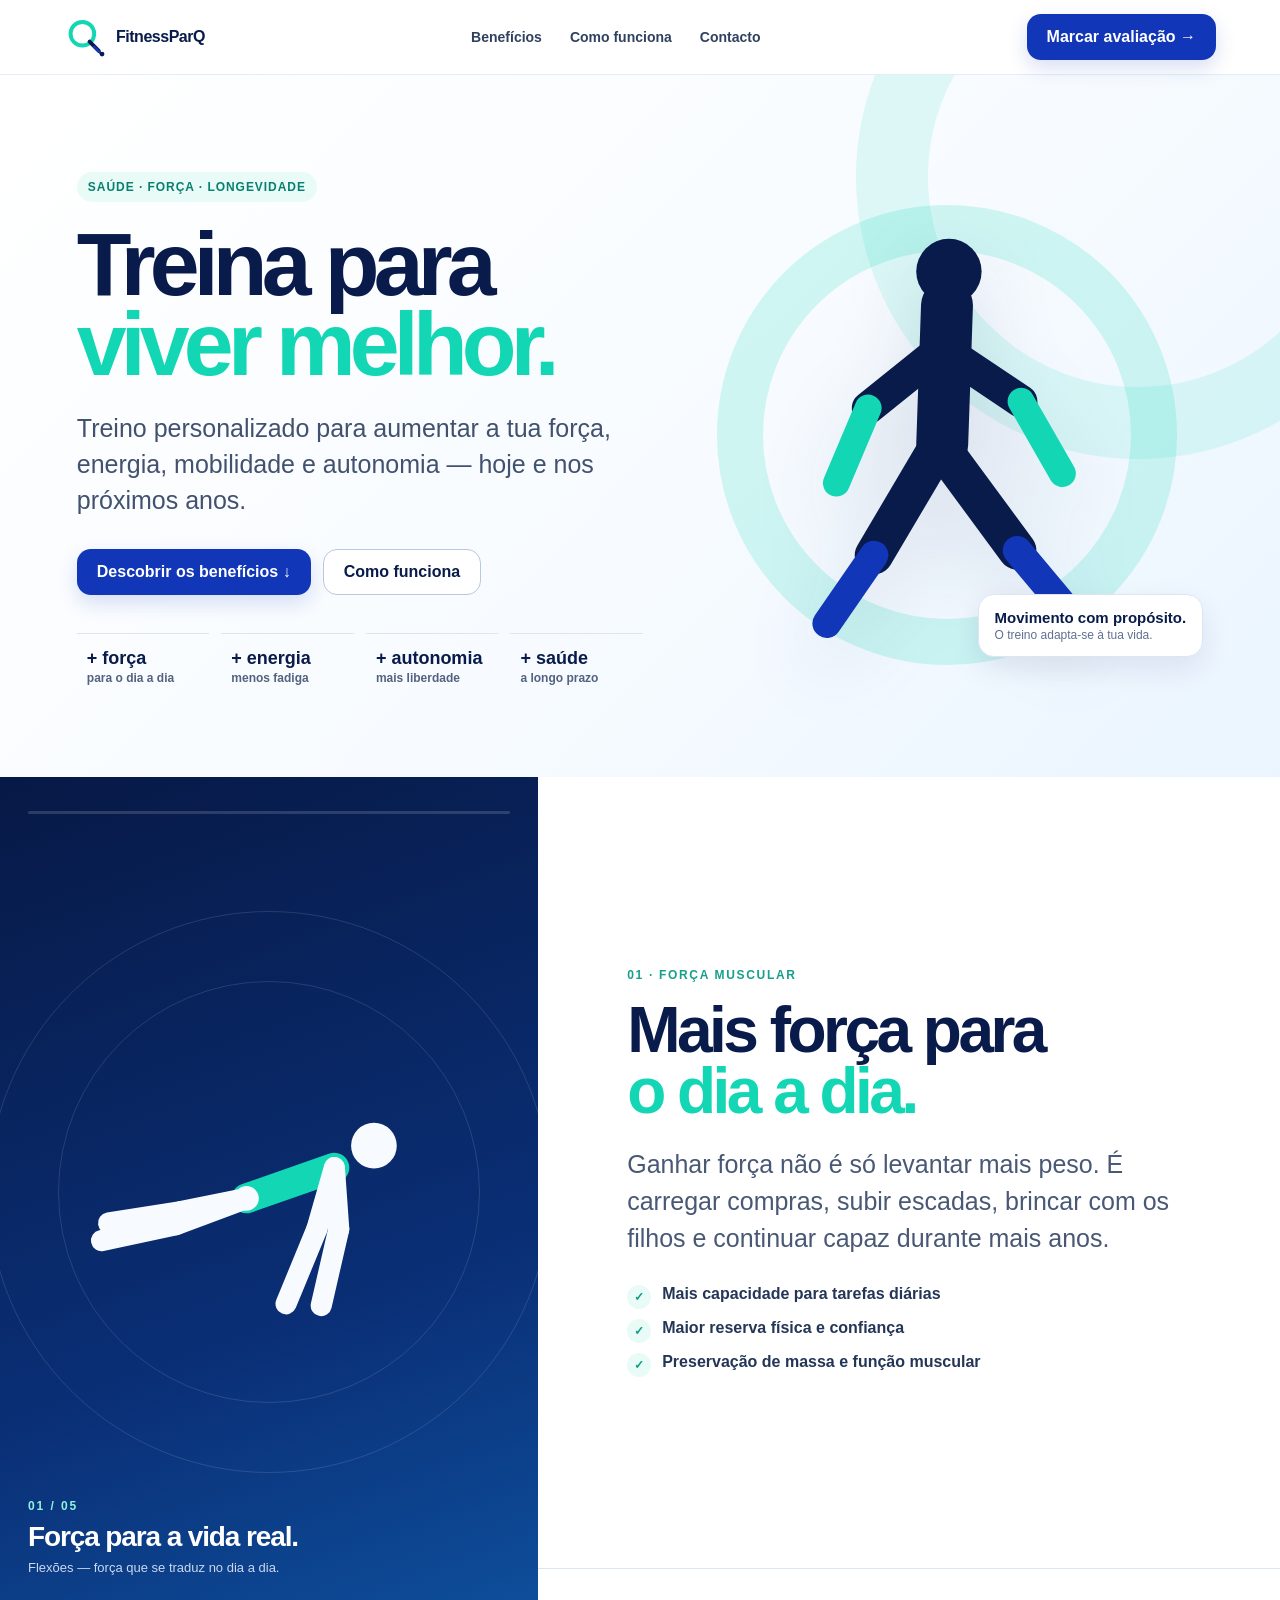
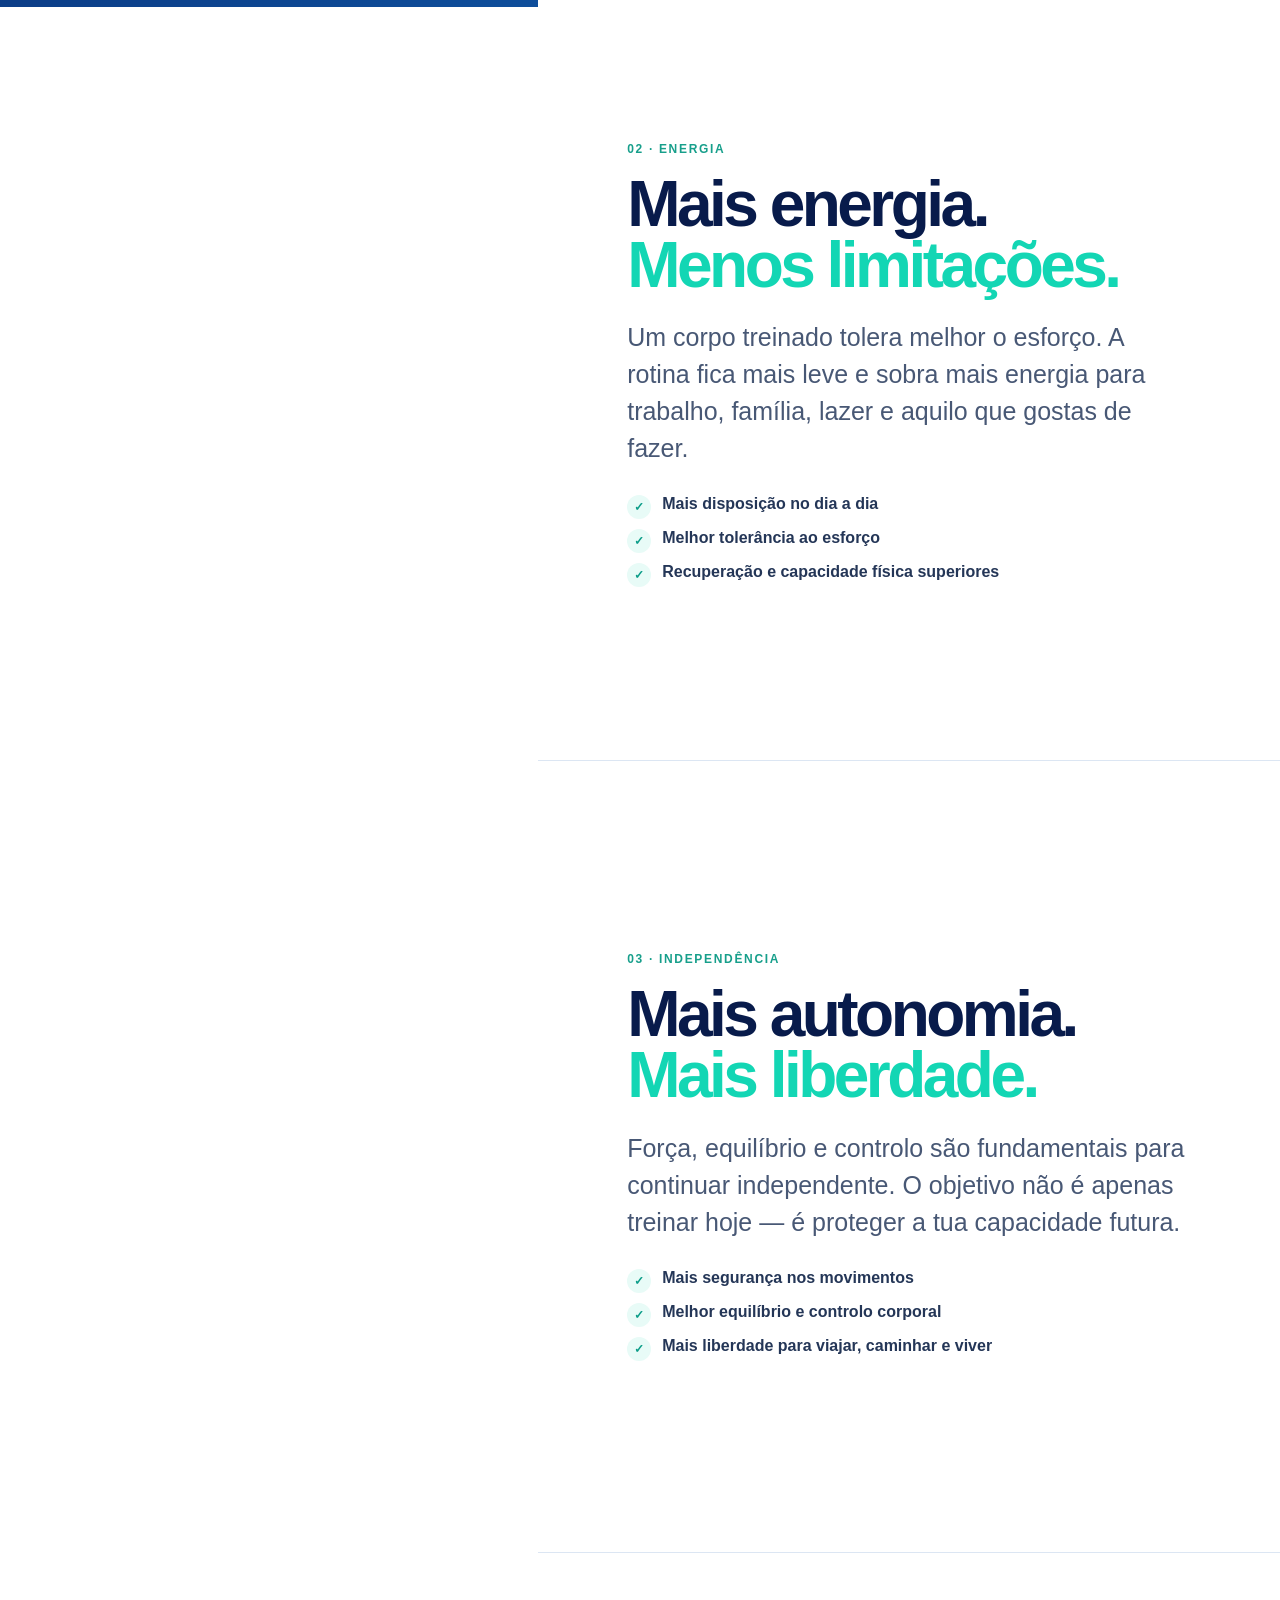
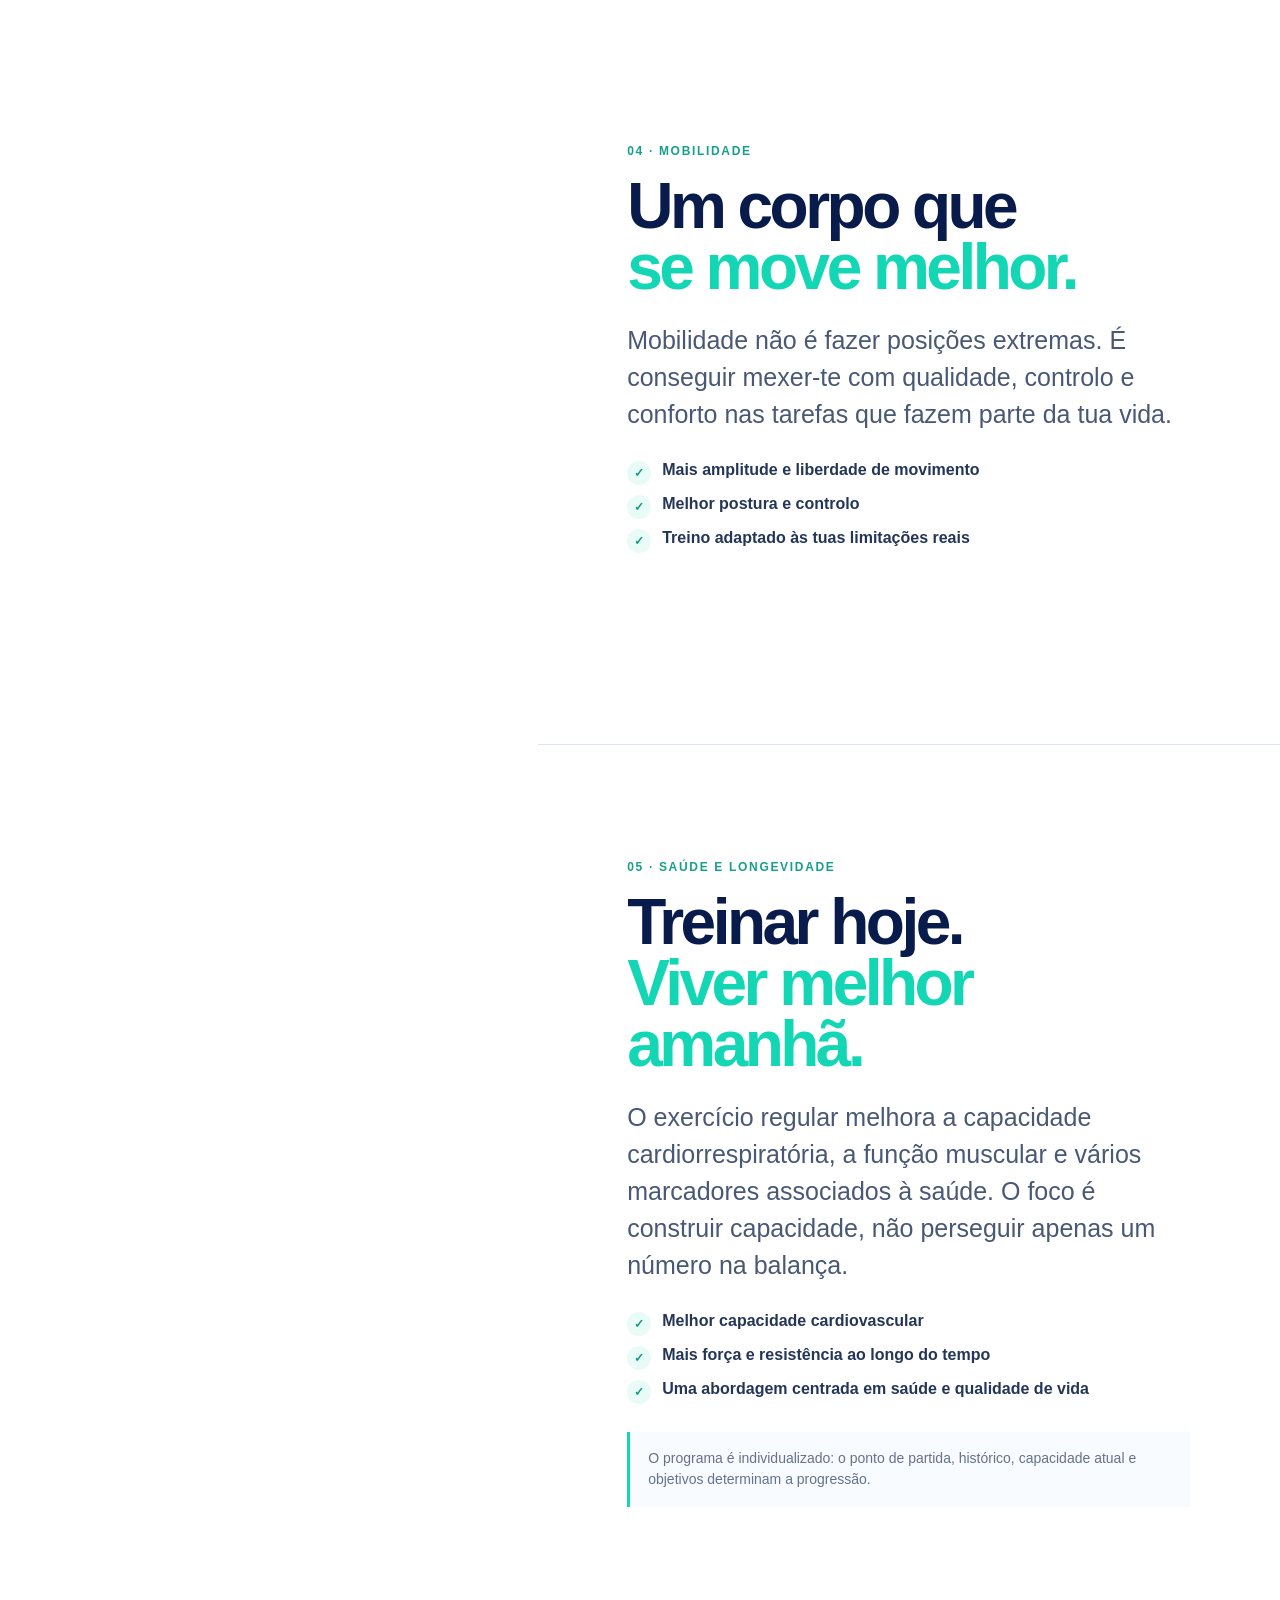
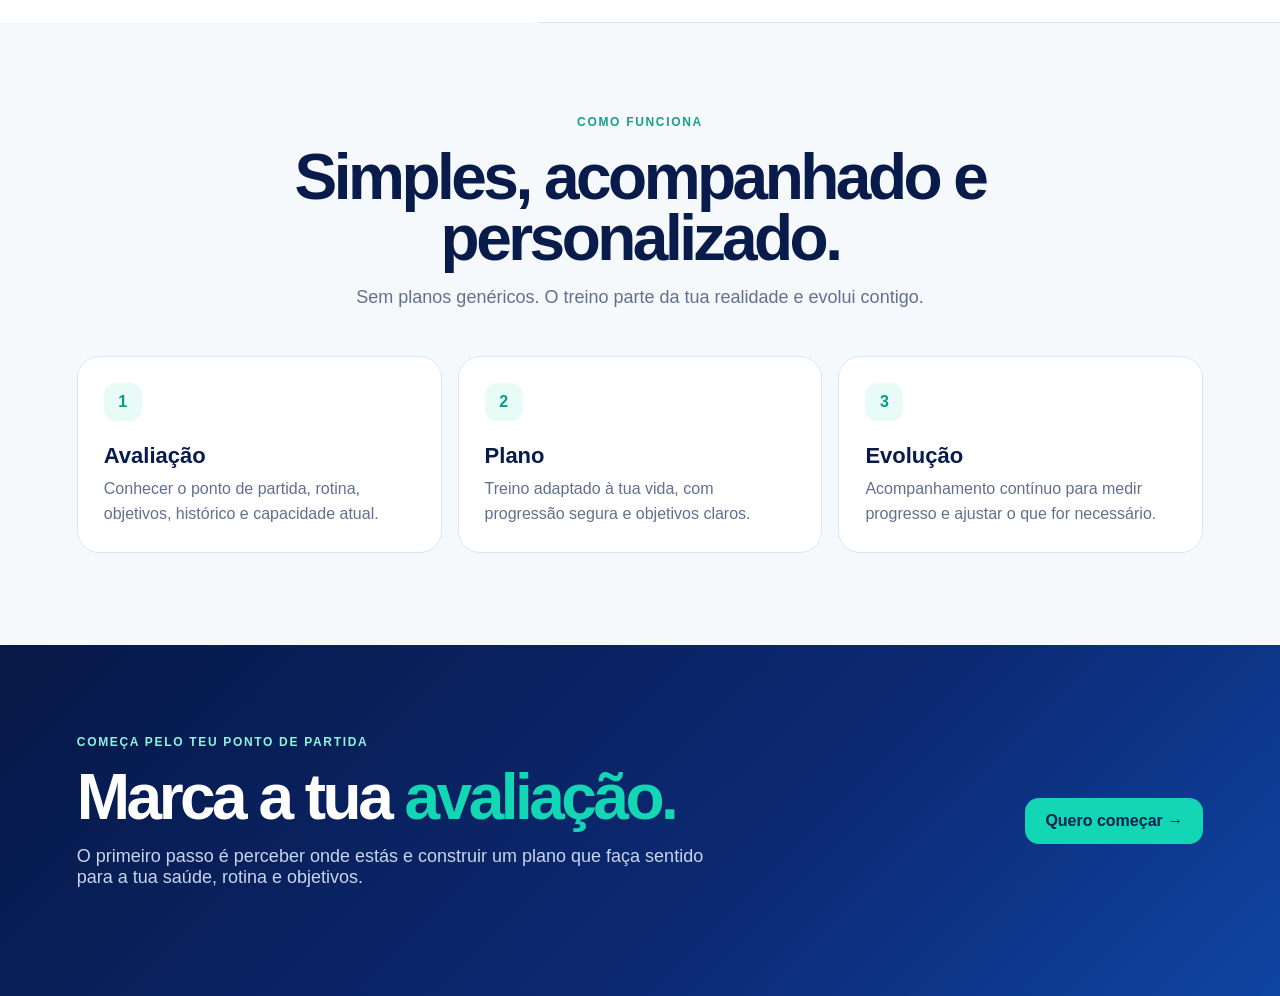
==== fitnessparq-demo/index.html @ e604ed14 "Create interactive FitnessParQ scroll landing demo" ====
<!doctype html>
<html lang="pt">
<head>
<meta charset="utf-8">
<meta name="viewport" content="width=device-width,initial-scale=1,viewport-fit=cover">
<meta name="theme-color" content="#081b4b">
<title>FitnessParQ · Treina para viver melhor</title>
<style>
:root{
  --navy:#081b4b;
  --blue:#1136b7;
  --cyan:#13d6b4;
  --cyan-soft:#e8fbf7;
  --ink:#0b1739;
  --muted:#61708f;
  --line:#dce6f3;
  --soft:#f6f9fc;
  --white:#fff;
}
*{box-sizing:border-box}
html{scroll-behavior:smooth}
body{margin:0;font-family:Inter,-apple-system,BlinkMacSystemFont,"Segoe UI",sans-serif;color:var(--ink);background:#fff;overflow-x:hidden}
a{text-decoration:none;color:inherit}
button,a{font:inherit}
.nav{
  position:sticky;top:0;z-index:30;
  display:flex;align-items:center;justify-content:space-between;
  gap:20px;padding:14px clamp(18px,5vw,72px);
  background:rgba(255,255,255,.92);backdrop-filter:blur(14px);
  border-bottom:1px solid rgba(220,230,243,.75)
}
.brand{display:flex;align-items:center;gap:10px;font-weight:900;color:var(--navy);letter-spacing:-.03em}
.brand svg{width:42px;height:42px}
.navlinks{display:flex;align-items:center;gap:28px;font-size:14px;font-weight:700;color:#30405f}
.cta{display:inline-flex;align-items:center;justify-content:center;gap:9px;min-height:46px;padding:0 20px;border-radius:14px;background:var(--blue);color:#fff;font-weight:850;box-shadow:0 8px 20px rgba(17,54,183,.16)}
.hero{
  min-height:78vh;display:grid;grid-template-columns:1.05fr .95fr;align-items:center;
  gap:48px;padding:70px clamp(20px,6vw,90px) 52px;position:relative;overflow:hidden;
  background:linear-gradient(135deg,#fff 0%,#f7fbff 56%,#eaf5ff 100%)
}
.hero:after{content:"";position:absolute;width:420px;height:420px;border-radius:50%;border:72px solid rgba(19,214,180,.12);right:-140px;top:-180px}
.eyebrow{display:inline-flex;padding:8px 11px;border-radius:999px;background:var(--cyan-soft);color:#087f70;font-weight:850;font-size:12px;letter-spacing:.08em;text-transform:uppercase}
h1{font-size:clamp(48px,7vw,92px);line-height:.9;letter-spacing:-.065em;margin:22px 0 24px;color:var(--navy);max-width:820px}
h1 em{font-style:normal;color:var(--cyan)}
.hero p{font-size:clamp(18px,2vw,25px);line-height:1.45;color:#42516f;max-width:670px}
.hero-actions{display:flex;gap:12px;flex-wrap:wrap;margin-top:30px}
.ghost{display:inline-flex;align-items:center;justify-content:center;min-height:46px;padding:0 20px;border:1px solid #b9c8de;border-radius:14px;background:#fff;color:var(--navy);font-weight:850}
.hero-metrics{display:grid;grid-template-columns:repeat(4,1fr);gap:12px;margin-top:38px;max-width:720px}
.metric{padding:14px 10px;border-top:1px solid var(--line);font-size:12px;font-weight:800;color:#53627f}
.metric b{display:block;color:var(--navy);font-size:18px;margin-bottom:2px}
.hero-art{position:relative;min-height:480px;display:grid;place-items:center}
.hero-ring{position:absolute;width:min(38vw,460px);aspect-ratio:1;border-radius:50%;border:46px solid rgba(19,214,180,.18)}
.hero-figure{width:min(41vw,500px);position:relative;z-index:2;filter:drop-shadow(0 28px 38px rgba(8,27,75,.12))}
.hero-note{position:absolute;right:0;bottom:28px;background:#fff;border:1px solid var(--line);border-radius:16px;padding:14px 16px;z-index:3;font-size:12px;color:var(--muted);box-shadow:0 12px 30px rgba(8,27,75,.09)}
.hero-note b{display:block;color:var(--navy);font-size:15px;margin-bottom:2px}
.story{display:grid;grid-template-columns:minmax(360px,42vw) 1fr;align-items:start;position:relative}
.stage-wrap{
  position:sticky;top:70px;min-height:calc(100vh - 70px);
  display:grid;place-items:center;overflow:hidden;
  background:linear-gradient(160deg,#071946 0%,#0a2f76 64%,#0e4e9b 100%);
}
.stage-wrap:before,.stage-wrap:after{content:"";position:absolute;border-radius:50%;border:1px solid rgba(255,255,255,.12)}
.stage-wrap:before{width:420px;height:420px}
.stage-wrap:after{width:560px;height:560px}
.stage{width:min(85%,560px);aspect-ratio:4/5;position:relative;z-index:2}
.stage svg{width:100%;height:100%;overflow:visible}
.person{transition:opacity .18s linear}
.person .bone{stroke:#f7fbff;stroke-width:24;stroke-linecap:round;stroke-linejoin:round}
.person .joint{fill:#f7fbff}
.person .core{stroke:#13d6b4;stroke-width:34;stroke-linecap:round}
.person .accent{stroke:#13d6b4;stroke-width:16;stroke-linecap:round}
.stage-copy{position:absolute;left:28px;right:28px;bottom:30px;color:#fff;z-index:4}
.stage-count{font-size:12px;letter-spacing:.16em;font-weight:900;color:#8ef3df;text-transform:uppercase}
.stage-title{font-size:28px;font-weight:900;letter-spacing:-.04em;margin-top:8px}
.stage-sub{font-size:13px;color:#cbd8ef;margin-top:5px;max-width:360px;line-height:1.5}
.progress{position:absolute;left:28px;top:34px;right:28px;height:3px;border-radius:99px;background:rgba(255,255,255,.15);z-index:4;overflow:hidden}
.progress span{display:block;height:100%;width:0;background:var(--cyan)}
.chapters{background:#fff}
.chapter{
  min-height:88vh;padding:clamp(60px,9vw,120px) clamp(28px,7vw,110px);
  display:flex;align-items:center;border-bottom:1px solid var(--line);position:relative
}
.chapter-inner{max-width:760px}
.kicker{font-size:12px;letter-spacing:.14em;text-transform:uppercase;font-weight:900;color:#179f8b;margin-bottom:18px}
.chapter h2{font-size:clamp(42px,5vw,76px);line-height:.95;letter-spacing:-.055em;color:var(--navy);margin:0 0 24px}
.chapter h2 span{color:var(--cyan)}
.chapter p{font-size:clamp(18px,2vw,25px);line-height:1.48;color:#485875;max-width:670px;margin:0}
.points{display:grid;gap:10px;margin-top:28px}
.point{display:flex;gap:11px;align-items:flex-start;font-weight:750;color:#243657}
.dot{width:24px;height:24px;flex:0 0 24px;border-radius:50%;display:grid;place-items:center;background:var(--cyan-soft);color:#0b9d88;font-size:12px;font-weight:900}
.science{margin-top:28px;padding:16px 18px;border-left:3px solid var(--cyan);background:#f8fbff;color:#64728c;font-size:14px;line-height:1.55;max-width:650px}
.process{padding:92px clamp(20px,6vw,90px);background:var(--soft)}
.process-head{text-align:center;max-width:760px;margin:0 auto 48px}
.process h2,.final h2{font-size:clamp(40px,5vw,70px);letter-spacing:-.055em;line-height:.95;color:var(--navy);margin:0 0 16px}
.process-head p{font-size:18px;color:var(--muted)}
.steps{display:grid;grid-template-columns:repeat(3,1fr);gap:16px;max-width:1150px;margin:auto}
.step{background:#fff;border:1px solid var(--line);border-radius:22px;padding:26px}
.step-num{width:38px;height:38px;border-radius:12px;background:var(--cyan-soft);color:#0a9b86;display:grid;place-items:center;font-weight:900;margin-bottom:22px}
.step h3{font-size:22px;color:var(--navy);margin:0 0 8px}
.step p{margin:0;color:var(--muted);line-height:1.55}
.final{padding:90px clamp(20px,6vw,90px);background:linear-gradient(135deg,#061846,#0c2a75 62%,#0e45a3);color:#fff;display:grid;grid-template-columns:1fr auto;gap:32px;align-items:center}
.final h2{color:#fff;margin:0}.final h2 span{color:var(--cyan)}
.final p{color:#c8d5ed;font-size:18px;max-width:650px}
.final .cta{background:var(--cyan);color:#06214d;box-shadow:none}
.mobile-scroll-hint{display:none}

@media(max-width:900px){
  .navlinks{display:none}
  .hero{grid-template-columns:1fr;padding-top:50px}
  .hero-art{min-height:360px}
  .hero-ring{width:330px}
  .hero-figure{width:360px;max-width:92vw}
  .hero-metrics{grid-template-columns:repeat(2,1fr)}
  .story{grid-template-columns:1fr}
  .stage-wrap{top:70px;min-height:52vh}
  .stage{height:43vh;width:auto}
  .chapters{position:relative;z-index:5}
  .chapter{min-height:72vh;padding:70px 24px;background:#fff}
  .stage-copy{left:18px;right:18px;bottom:16px}
  .progress{left:18px;right:18px;top:20px}
  .stage-title{font-size:22px}
  .stage-sub{font-size:12px}
  .mobile-scroll-hint{display:block;position:absolute;right:18px;top:32px;color:#d6e3f5;font-size:11px;font-weight:800}
  .steps{grid-template-columns:1fr}
  .final{grid-template-columns:1fr}
}
@media(max-width:520px){
  .nav{padding:10px 14px}.brand{font-size:16px}.brand svg{width:34px;height:34px}.nav .cta{min-height:40px;padding:0 12px;font-size:12px}
  .hero{padding:42px 18px 36px;min-height:auto}.hero p{font-size:18px}.hero-art{min-height:320px}
  .hero-note{font-size:11px;right:8px;bottom:8px}.hero-metrics{gap:6px}.metric{font-size:10px}.metric b{font-size:15px}
  .stage-wrap{min-height:48vh}.stage{height:39vh}.chapter{min-height:68vh}
}
@media(prefers-reduced-motion:reduce){html{scroll-behavior:auto}.person{transition:none}}
</style>
</head>
<body>
<nav class="nav">
  <a class="brand" href="#inicio" aria-label="FitnessParQ">
    <svg viewBox="0 0 64 64" aria-hidden="true">
      <circle cx="28" cy="27" r="18" fill="none" stroke="#13d6b4" stroke-width="6"/>
      <path d="M39 39L53 53" stroke="#081b4b" stroke-width="6" stroke-linecap="round"/>
      <path d="M46 47L56 57" stroke="#1136b7" stroke-width="4" stroke-linecap="round"/>
      <circle cx="58" cy="58" r="3.6" fill="#081b4b"/>
    </svg>
    <span>FitnessParQ</span>
  </a>
  <div class="navlinks">
    <a href="#beneficios">Benefícios</a><a href="#como">Como funciona</a><a href="#contacto">Contacto</a>
  </div>
  <a class="cta" href="#contacto">Marcar avaliação →</a>
</nav>

<header class="hero" id="inicio">
  <div>
    <span class="eyebrow">Saúde · Força · Longevidade</span>
    <h1>Treina para<br><em>viver melhor.</em></h1>
    <p>Treino personalizado para aumentar a tua força, energia, mobilidade e autonomia — hoje e nos próximos anos.</p>
    <div class="hero-actions">
      <a class="cta" href="#beneficios">Descobrir os benefícios ↓</a>
      <a class="ghost" href="#como">Como funciona</a>
    </div>
    <div class="hero-metrics">
      <div class="metric"><b>+ força</b>para o dia a dia</div>
      <div class="metric"><b>+ energia</b>menos fadiga</div>
      <div class="metric"><b>+ autonomia</b>mais liberdade</div>
      <div class="metric"><b>+ saúde</b>a longo prazo</div>
    </div>
  </div>
  <div class="hero-art" aria-hidden="true">
    <div class="hero-ring"></div>
    <svg class="hero-figure" viewBox="0 0 520 520">
      <g fill="none" stroke-linecap="round">
        <circle cx="262" cy="90" r="34" fill="#081b4b"/>
        <path d="M260 125 L255 270" stroke="#081b4b" stroke-width="54"/>
        <path d="M255 170 L178 232" stroke="#081b4b" stroke-width="34"/>
        <path d="M255 170 L337 225" stroke="#081b4b" stroke-width="34"/>
        <path d="M252 270 L184 385" stroke="#081b4b" stroke-width="40"/>
        <path d="M252 270 L333 380" stroke="#081b4b" stroke-width="40"/>
        <path d="M178 232 L145 310" stroke="#13d6b4" stroke-width="28"/>
        <path d="M337 225 L380 300" stroke="#13d6b4" stroke-width="28"/>
        <path d="M184 385 L135 456" stroke="#1136b7" stroke-width="30"/>
        <path d="M333 380 L390 448" stroke="#1136b7" stroke-width="30"/>
      </g>
    </svg>
    <div class="hero-note"><b>Movimento com propósito.</b>O treino adapta-se à tua vida.</div>
  </div>
</header>

<main id="beneficios" class="story">
  <aside class="stage-wrap" aria-label="Demonstração de movimento controlada pelo scroll">
    <div class="progress"><span id="progressBar"></span></div>
    <div class="mobile-scroll-hint">↓ continua a fazer scroll</div>
    <div class="stage">
      <svg viewBox="0 0 520 620" role="img" aria-label="Homem e mulher a executar exercícios de forma animada">
        <g id="man" class="person">
          <circle id="mHead" class="joint" cx="360" cy="185" r="26"/>
          <line id="mTorso" class="core" x1="340" y1="220" x2="275" y2="300"/>
          <line id="mArm1" class="bone" x1="332" y1="228" x2="245" y2="278"/>
          <line id="mFore1" class="bone" x1="245" y1="278" x2="208" y2="357"/>
          <line id="mArm2" class="bone" x1="342" y1="230" x2="286" y2="290"/>
          <line id="mFore2" class="bone" x1="286" y1="290" x2="262" y2="365"/>
          <line id="mLeg1" class="bone" x1="275" y1="300" x2="190" y2="348"/>
          <line id="mShin1" class="bone" x1="190" y1="348" x2="115" y2="380"/>
          <line id="mLeg2" class="bone" x1="275" y1="300" x2="350" y2="350"/>
          <line id="mShin2" class="bone" x1="350" y1="350" x2="430" y2="383"/>
          <circle class="joint" r="14" id="mHip" cx="275" cy="300"/>
        </g>
        <g id="woman" class="person" opacity="0">
          <circle id="wHead" class="joint" cx="260" cy="120" r="24"/>
          <line id="wTorso" class="core" x1="260" y1="155" x2="260" y2="305"/>
          <line id="wArm1" class="bone" x1="258" y1="180" x2="190" y2="245"/>
          <line id="wFore1" class="bone" x1="190" y1="245" x2="152" y2="330"/>
          <line id="wArm2" class="bone" x1="262" y1="180" x2="330" y2="245"/>
          <line id="wFore2" class="bone" x1="330" y1="245" x2="370" y2="330"/>
          <line id="wLeg1" class="bone" x1="260" y1="305" x2="205" y2="410"/>
          <line id="wShin1" class="bone" x1="205" y1="410" x2="175" y2="520"/>
          <line id="wLeg2" class="bone" x1="260" y1="305" x2="315" y2="410"/>
          <line id="wShin2" class="bone" x1="315" y1="410" x2="345" y2="520"/>
          <circle class="joint" r="14" id="wHip" cx="260" cy="305"/>
        </g>
      </svg>
    </div>
    <div class="stage-copy">
      <div class="stage-count" id="stageCount">01 / 05</div>
      <div class="stage-title" id="stageTitle">Força para a vida real.</div>
      <div class="stage-sub" id="stageSub">O movimento acompanha o teu scroll — não são fotografias trocadas.</div>
    </div>
  </aside>

  <div class="chapters">
    <section class="chapter" data-exercise="pushup" data-person="man" data-title="Força para a vida real." data-sub="Flexões — força que se traduz no dia a dia.">
      <div class="chapter-inner">
        <div class="kicker">01 · Força muscular</div>
        <h2>Mais força para<br><span>o dia a dia.</span></h2>
        <p>Ganhar força não é só levantar mais peso. É carregar compras, subir escadas, brincar com os filhos e continuar capaz durante mais anos.</p>
        <div class="points"><div class="point"><span class="dot">✓</span>Mais capacidade para tarefas diárias</div><div class="point"><span class="dot">✓</span>Maior reserva física e confiança</div><div class="point"><span class="dot">✓</span>Preservação de massa e função muscular</div></div>
      </div>
    </section>

    <section class="chapter" data-exercise="burpee" data-person="woman" data-title="Energia e capacidade." data-sub="Burpee — esforço global, coordenação e capacidade de trabalho.">
      <div class="chapter-inner">
        <div class="kicker">02 · Energia</div>
        <h2>Mais energia.<br><span>Menos limitações.</span></h2>
        <p>Um corpo treinado tolera melhor o esforço. A rotina fica mais leve e sobra mais energia para trabalho, família, lazer e aquilo que gostas de fazer.</p>
        <div class="points"><div class="point"><span class="dot">✓</span>Mais disposição no dia a dia</div><div class="point"><span class="dot">✓</span>Melhor tolerância ao esforço</div><div class="point"><span class="dot">✓</span>Recuperação e capacidade física superiores</div></div>
      </div>
    </section>

    <section class="chapter" data-exercise="squat" data-person="woman" data-title="Autonomia por mais anos." data-sub="Agachamento — sentar, levantar, subir e mover-se com controlo.">
      <div class="chapter-inner">
        <div class="kicker">03 · Independência</div>
        <h2>Mais autonomia.<br><span>Mais liberdade.</span></h2>
        <p>Força, equilíbrio e controlo são fundamentais para continuar independente. O objetivo não é apenas treinar hoje — é proteger a tua capacidade futura.</p>
        <div class="points"><div class="point"><span class="dot">✓</span>Mais segurança nos movimentos</div><div class="point"><span class="dot">✓</span>Melhor equilíbrio e controlo corporal</div><div class="point"><span class="dot">✓</span>Mais liberdade para viajar, caminhar e viver</div></div>
      </div>
    </section>

    <section class="chapter" data-exercise="mobility" data-person="woman" data-title="Mover melhor." data-sub="Mobilidade — amplitude, controlo e conforto no movimento.">
      <div class="chapter-inner">
        <div class="kicker">04 · Mobilidade</div>
        <h2>Um corpo que<br><span>se move melhor.</span></h2>
        <p>Mobilidade não é fazer posições extremas. É conseguir mexer-te com qualidade, controlo e conforto nas tarefas que fazem parte da tua vida.</p>
        <div class="points"><div class="point"><span class="dot">✓</span>Mais amplitude e liberdade de movimento</div><div class="point"><span class="dot">✓</span>Melhor postura e controlo</div><div class="point"><span class="dot">✓</span>Treino adaptado às tuas limitações reais</div></div>
      </div>
    </section>

    <section class="chapter" data-exercise="run" data-person="man" data-title="Saúde a longo prazo." data-sub="Movimento regular — construir capacidade para hoje e para o futuro.">
      <div class="chapter-inner">
        <div class="kicker">05 · Saúde e longevidade</div>
        <h2>Treinar hoje.<br><span>Viver melhor amanhã.</span></h2>
        <p>O exercício regular melhora a capacidade cardiorrespiratória, a função muscular e vários marcadores associados à saúde. O foco é construir capacidade, não perseguir apenas um número na balança.</p>
        <div class="points"><div class="point"><span class="dot">✓</span>Melhor capacidade cardiovascular</div><div class="point"><span class="dot">✓</span>Mais força e resistência ao longo do tempo</div><div class="point"><span class="dot">✓</span>Uma abordagem centrada em saúde e qualidade de vida</div></div>
        <div class="science">O programa é individualizado: o ponto de partida, histórico, capacidade atual e objetivos determinam a progressão.</div>
      </div>
    </section>
  </div>
</main>

<section class="process" id="como">
  <div class="process-head"><div class="kicker">Como funciona</div><h2>Simples, acompanhado e personalizado.</h2><p>Sem planos genéricos. O treino parte da tua realidade e evolui contigo.</p></div>
  <div class="steps">
    <article class="step"><div class="step-num">1</div><h3>Avaliação</h3><p>Conhecer o ponto de partida, rotina, objetivos, histórico e capacidade atual.</p></article>
    <article class="step"><div class="step-num">2</div><h3>Plano</h3><p>Treino adaptado à tua vida, com progressão segura e objetivos claros.</p></article>
    <article class="step"><div class="step-num">3</div><h3>Evolução</h3><p>Acompanhamento contínuo para medir progresso e ajustar o que for necessário.</p></article>
  </div>
</section>

<section class="final" id="contacto">
  <div><div class="kicker" style="color:#8ef3df">Começa pelo teu ponto de partida</div><h2>Marca a tua <span>avaliação.</span></h2><p>O primeiro passo é perceber onde estás e construir um plano que faça sentido para a tua saúde, rotina e objetivos.</p></div>
  <a class="cta" href="mailto:fitnessparq@example.com?subject=Quero%20marcar%20uma%20avaliação">Quero começar →</a>
</section>

<script>
(() => {
  const chapters=[...document.querySelectorAll('.chapter')];
  const man=document.getElementById('man'), woman=document.getElementById('woman');
  const bar=document.getElementById('progressBar'), count=document.getElementById('stageCount'), title=document.getElementById('stageTitle'), sub=document.getElementById('stageSub');
  const reduce=window.matchMedia('(prefers-reduced-motion: reduce)').matches;
  const q=id=>document.getElementById(id);
  const setLine=(id,a,b)=>{const e=q(id);e.setAttribute('x1',a[0]);e.setAttribute('y1',a[1]);e.setAttribute('x2',b[0]);e.setAttribute('y2',b[1])};
  const setCircle=(id,p)=>{const e=q(id);e.setAttribute('cx',p[0]);e.setAttribute('cy',p[1])};
  const lerp=(a,b,t)=>a+(b-a)*t;
  const pt=(a,b,t)=>[lerp(a[0],b[0],t),lerp(a[1],b[1],t)];
  const wave=t=>(1-Math.cos(t*Math.PI*2))/2;

  function drawMan(type,p){
    let head=[360,185], shoulder=[340,220], hip=[275,300], e1=[245,278], h1=[208,357], e2=[286,290], h2=[262,365], k1=[190,348], f1=[115,380], k2=[350,350], f2=[430,383];
    if(type==='pushup'){
      const d=wave(p), y=lerp(0,48,d);
      head=[380,260+y]; shoulder=[335,285+y]; hip=[235,320+y]; e1=[315,355]; h1=[280,440]; e2=[340,355]; h2=[320,442]; k1=[160,335];f1=[78,348];k2=[155,350];f2=[70,368];
    }else if(type==='run'){
      const s=Math.sin(p*Math.PI*4),c=Math.cos(p*Math.PI*4);
      head=[265,112];shoulder=[260,155];hip=[255,295];
      e1=[220+22*s,230+10*c];h1=[180+38*s,285+20*c];e2=[300-22*s,225-10*c];h2=[342-38*s,278-20*c];
      k1=[215+55*s,390-20*c];f1=[165+80*s,500+12*c];k2=[305-55*s,388+20*c];f2=[355-80*s,500-12*c];
    }
    setCircle('mHead',head);setCircle('mHip',hip);setLine('mTorso',shoulder,hip);setLine('mArm1',shoulder,e1);setLine('mFore1',e1,h1);setLine('mArm2',shoulder,e2);setLine('mFore2',e2,h2);setLine('mLeg1',hip,k1);setLine('mShin1',k1,f1);setLine('mLeg2',hip,k2);setLine('mShin2',k2,f2);
  }

  function drawWoman(type,p){
    let head=[260,120], shoulder=[260,160], hip=[260,305], e1=[190,245],h1=[152,330],e2=[330,245],h2=[370,330],k1=[205,410],f1=[175,520],k2=[315,410],f2=[345,520];
    const d=wave(p);
    if(type==='squat'){
      const y=120*d;head=[260,120+y*.55];shoulder=[260,160+y*.65];hip=[260,305+y];e1=[195,225+y*.45];h1=[150,225+y*.42];e2=[325,225+y*.45];h2=[370,225+y*.42];k1=[190,380+y*.35];f1=[135,515];k2=[330,380+y*.35];f2=[385,515];
    } else if(type==='mobility'){
      const bend=Math.sin(p*Math.PI*2)*70;head=[260+bend,120];shoulder=[260+bend*.72,165];hip=[260,305];e1=[205+bend*.6,240];h1=[145+bend*.45,330];e2=[315+bend*.8,225];h2=[370+bend*.95,150];k1=[210,410];f1=[185,520];k2=[310,410];f2=[335,520];
    } else if(type==='burpee'){
      const x=(p%1);
      if(x<.33){const t=x/.33;const yy=120*t;head=[260,120+yy];shoulder=[260,160+yy];hip=[260,305+yy*.8];e1=[205,225+yy*.65];h1=[170,340+yy*.45];e2=[315,225+yy*.65];h2=[350,340+yy*.45];k1=[205,400];f1=[155,520];k2=[315,400];f2=[365,520]}
      else if(x<.7){const t=(x-.33)/.37;head=pt([260,240],[375,300],t);shoulder=pt([260,280],[330,320],t);hip=pt([260,400],[235,350],t);e1=pt([205,350],[310,390],t);h1=pt([170,455],[285,495],t);e2=pt([315,350],[350,390],t);h2=pt([350,455],[330,495],t);k1=pt([205,445],[150,365],t);f1=pt([155,520],[70,382],t);k2=pt([315,445],[145,385],t);f2=pt([365,520],[65,405],t)}
      else{const t=(x-.7)/.3;const jump=Math.sin(t*Math.PI)*80;head=[260,160-jump];shoulder=[260,200-jump];hip=[260,340-jump];e1=[205,255-jump];h1=[165,190-jump];e2=[315,255-jump];h2=[355,190-jump];k1=[220,430-jump];f1=[195,520-jump];k2=[300,430-jump];f2=[325,520-jump]}
    }
    setCircle('wHead',head);setCircle('wHip',hip);setLine('wTorso',shoulder,hip);setLine('wArm1',shoulder,e1);setLine('wFore1',e1,h1);setLine('wArm2',shoulder,e2);setLine('wFore2',e2,h2);setLine('wLeg1',hip,k1);setLine('wShin1',k1,f1);setLine('wLeg2',hip,k2);setLine('wShin2',k2,f2);
  }

  function update(){
    const mid=window.innerHeight*.48;
    let active=0,best=Infinity,local=0;
    chapters.forEach((ch,i)=>{
      const r=ch.getBoundingClientRect(), dist=Math.abs((r.top+r.bottom)/2-mid);
      if(dist<best){best=dist;active=i;local=Math.max(0,Math.min(1,(mid-r.top)/Math.max(1,r.height)))}
    });
    const ch=chapters[active], who=ch.dataset.person, type=ch.dataset.exercise;
    man.style.opacity=who==='man'?'1':'0';woman.style.opacity=who==='woman'?'1':'0';
    const p=reduce?.5:local*2.6;
    if(who==='man')drawMan(type,p); else drawWoman(type,p);
    bar.style.width=((active+local)/chapters.length*100)+'%';
    count.textContent=String(active+1).padStart(2,'0')+' / '+String(chapters.length).padStart(2,'0');
    title.textContent=ch.dataset.title;sub.textContent=ch.dataset.sub;
  }
  let ticking=false;
  const onScroll=()=>{if(!ticking){requestAnimationFrame(()=>{update();ticking=false});ticking=true}};
  addEventListener('scroll',onScroll,{passive:true});addEventListener('resize',onScroll);update();
})();
</script>
</body>
</html>
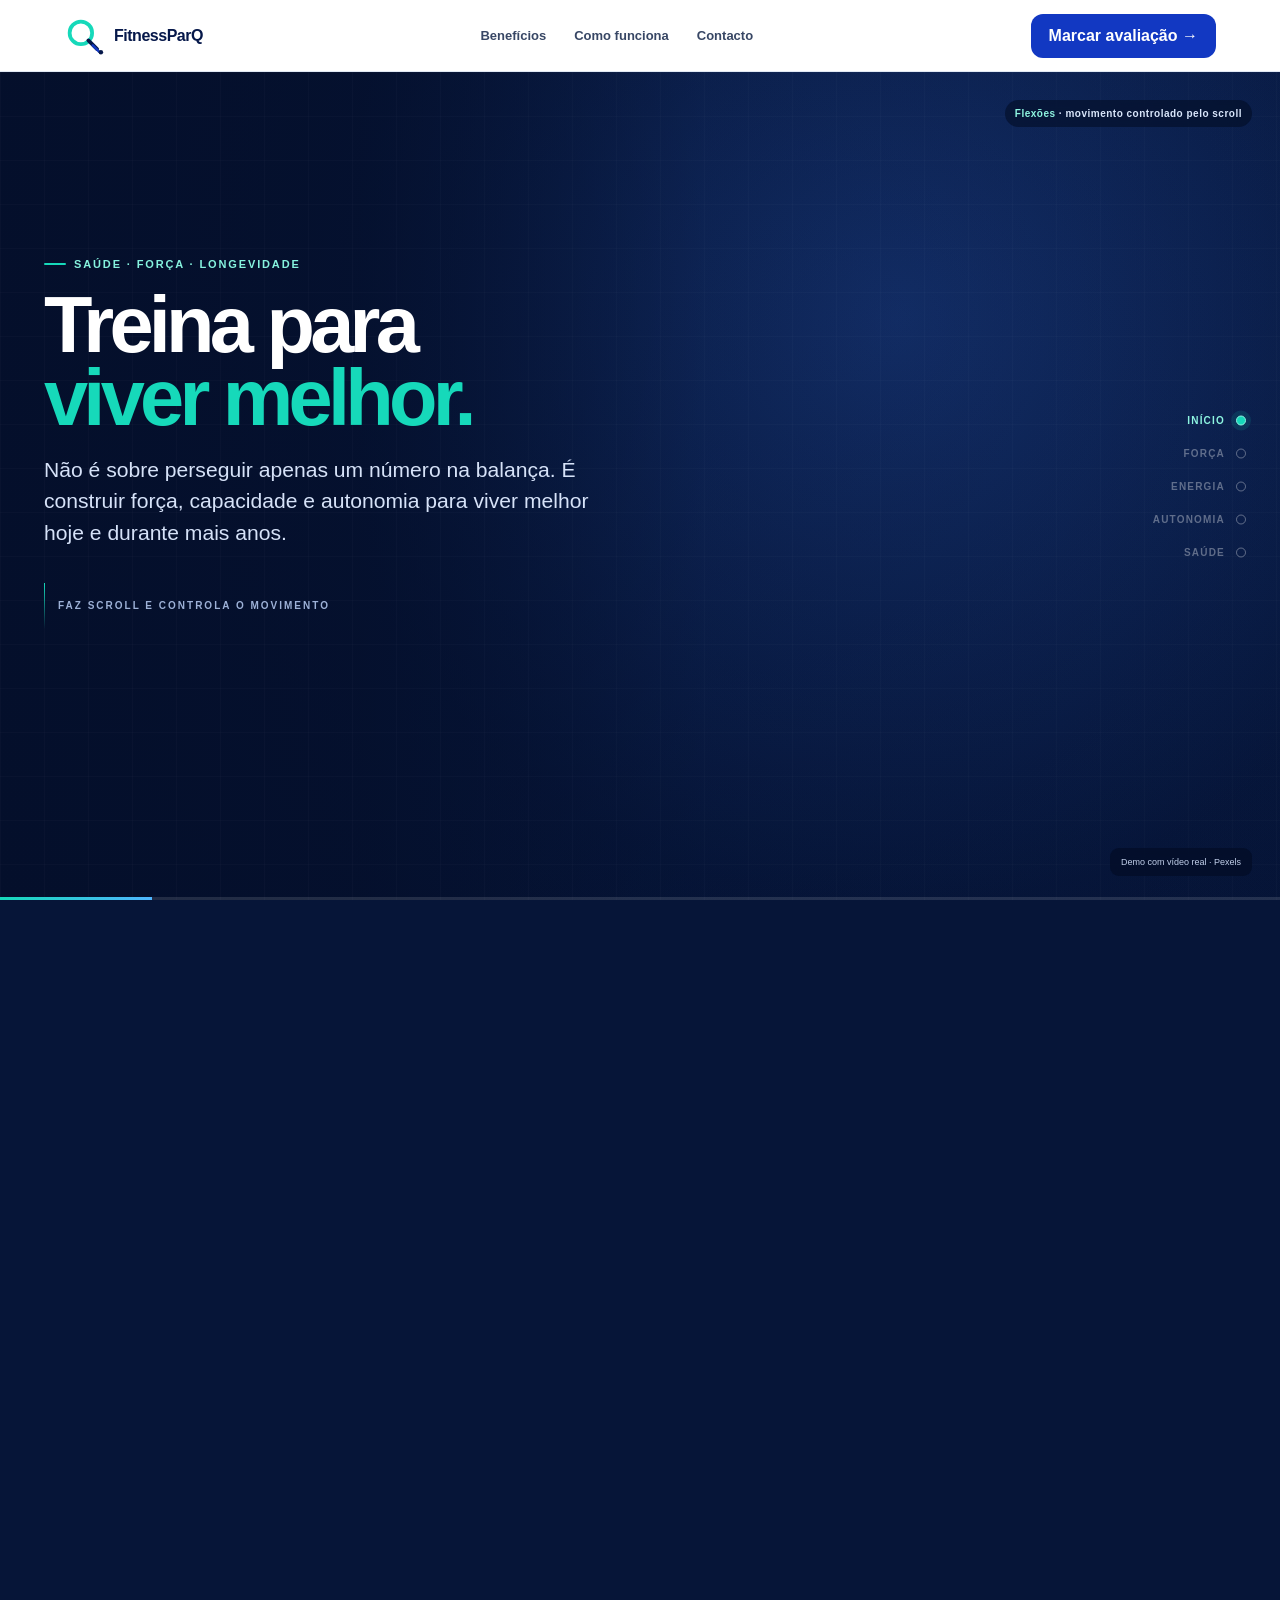
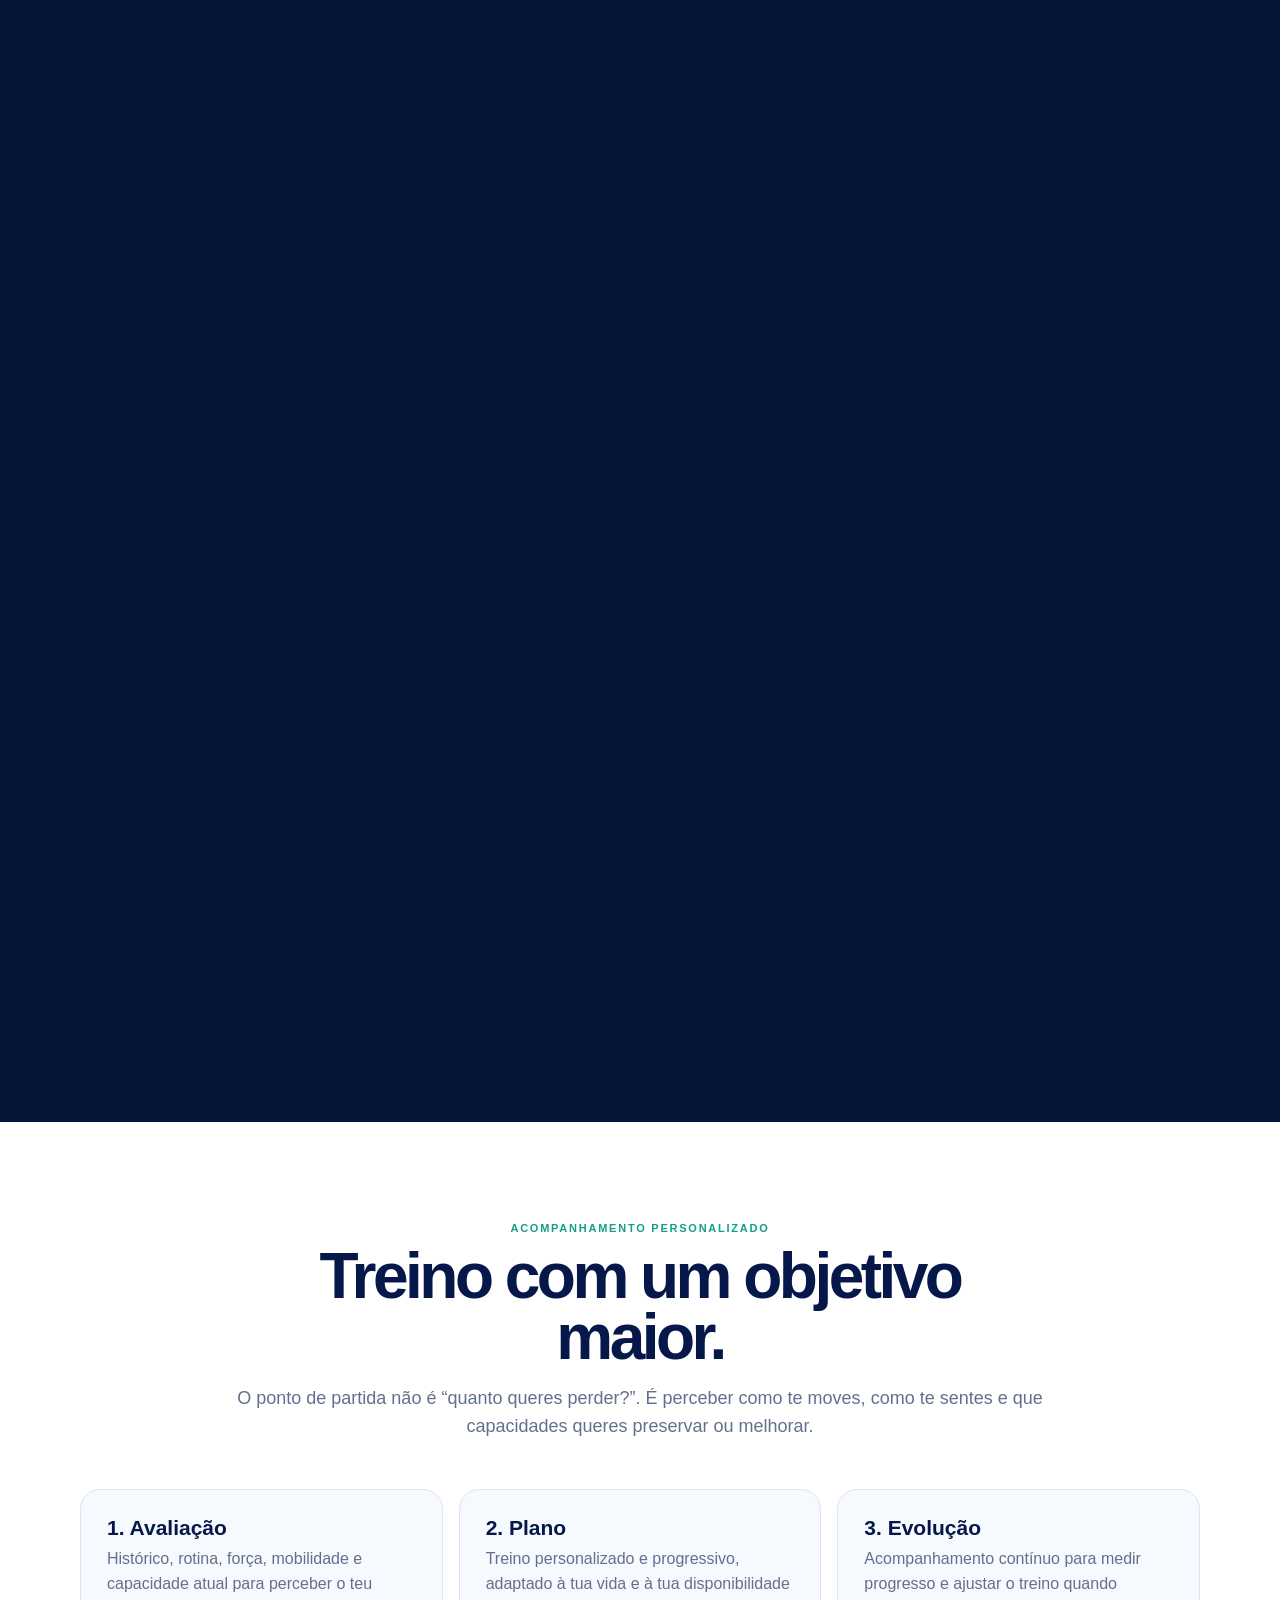
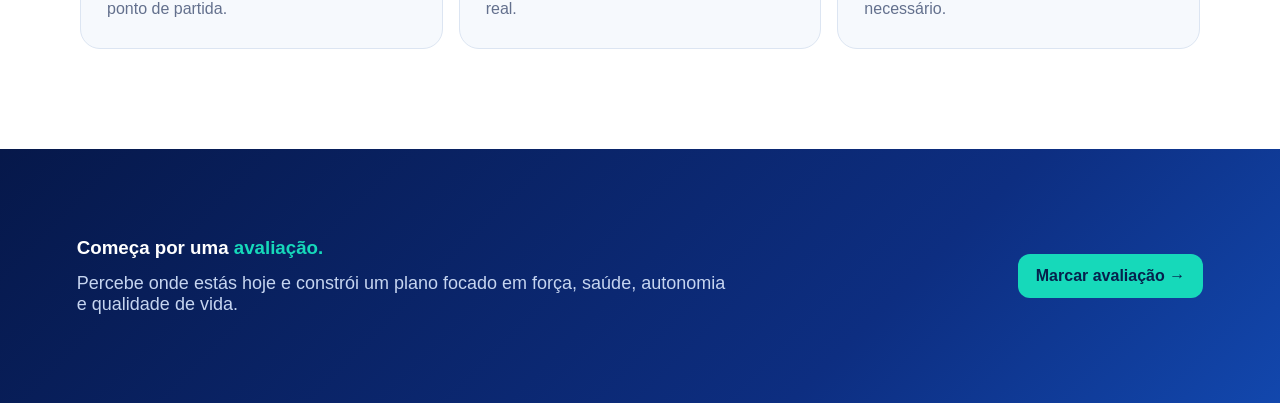
==== commit 5156b740: "Rebuild FitnessParQ demo as real scroll-scrub video simulator" ====
--- a/fitnessparq-demo/index.html
+++ b/fitnessparq-demo/index.html
@@ -1,356 +1,388 @@
 <!doctype html>
-<html lang="pt">
+<html lang="pt-PT">
 <head>
 <meta charset="utf-8">
 <meta name="viewport" content="width=device-width,initial-scale=1,viewport-fit=cover">
-<meta name="theme-color" content="#081b4b">
-<title>FitnessParQ · Treina para viver melhor</title>
+<meta name="robots" content="noindex,nofollow">
+<meta name="theme-color" content="#06184a">
+<title>FitnessParQ · Saúde, força e longevidade</title>
 <style>
 :root{
-  --navy:#081b4b;
-  --blue:#1136b7;
-  --cyan:#13d6b4;
-  --cyan-soft:#e8fbf7;
-  --ink:#0b1739;
-  --muted:#61708f;
-  --line:#dce6f3;
-  --soft:#f6f9fc;
+  --navy:#06184a;
+  --blue:#1238c2;
+  --cyan:#16d9ba;
   --white:#fff;
-}
-*{box-sizing:border-box}
+  --soft:#f6f9fd;
+  --muted:#63708d;
+  --line:#dce5f2;
+  --ink:#0b1637;
+}
+*{box-sizing:border-box;margin:0;padding:0}
 html{scroll-behavior:smooth}
-body{margin:0;font-family:Inter,-apple-system,BlinkMacSystemFont,"Segoe UI",sans-serif;color:var(--ink);background:#fff;overflow-x:hidden}
+body{font-family:Inter,-apple-system,BlinkMacSystemFont,"Segoe UI",sans-serif;color:var(--ink);background:#fff;-webkit-font-smoothing:antialiased;overflow-x:hidden}
 a{text-decoration:none;color:inherit}
 button,a{font:inherit}
-.nav{
-  position:sticky;top:0;z-index:30;
+header{
+  position:sticky;top:0;z-index:50;height:72px;
   display:flex;align-items:center;justify-content:space-between;
-  gap:20px;padding:14px clamp(18px,5vw,72px);
+  padding:0 clamp(18px,5vw,72px);
   background:rgba(255,255,255,.92);backdrop-filter:blur(14px);
-  border-bottom:1px solid rgba(220,230,243,.75)
+  border-bottom:1px solid rgba(220,229,242,.85)
 }
 .brand{display:flex;align-items:center;gap:10px;font-weight:900;color:var(--navy);letter-spacing:-.03em}
-.brand svg{width:42px;height:42px}
-.navlinks{display:flex;align-items:center;gap:28px;font-size:14px;font-weight:700;color:#30405f}
-.cta{display:inline-flex;align-items:center;justify-content:center;gap:9px;min-height:46px;padding:0 20px;border-radius:14px;background:var(--blue);color:#fff;font-weight:850;box-shadow:0 8px 20px rgba(17,54,183,.16)}
-.hero{
-  min-height:78vh;display:grid;grid-template-columns:1.05fr .95fr;align-items:center;
-  gap:48px;padding:70px clamp(20px,6vw,90px) 52px;position:relative;overflow:hidden;
-  background:linear-gradient(135deg,#fff 0%,#f7fbff 56%,#eaf5ff 100%)
-}
-.hero:after{content:"";position:absolute;width:420px;height:420px;border-radius:50%;border:72px solid rgba(19,214,180,.12);right:-140px;top:-180px}
-.eyebrow{display:inline-flex;padding:8px 11px;border-radius:999px;background:var(--cyan-soft);color:#087f70;font-weight:850;font-size:12px;letter-spacing:.08em;text-transform:uppercase}
-h1{font-size:clamp(48px,7vw,92px);line-height:.9;letter-spacing:-.065em;margin:22px 0 24px;color:var(--navy);max-width:820px}
-h1 em{font-style:normal;color:var(--cyan)}
-.hero p{font-size:clamp(18px,2vw,25px);line-height:1.45;color:#42516f;max-width:670px}
-.hero-actions{display:flex;gap:12px;flex-wrap:wrap;margin-top:30px}
-.ghost{display:inline-flex;align-items:center;justify-content:center;min-height:46px;padding:0 20px;border:1px solid #b9c8de;border-radius:14px;background:#fff;color:var(--navy);font-weight:850}
-.hero-metrics{display:grid;grid-template-columns:repeat(4,1fr);gap:12px;margin-top:38px;max-width:720px}
-.metric{padding:14px 10px;border-top:1px solid var(--line);font-size:12px;font-weight:800;color:#53627f}
-.metric b{display:block;color:var(--navy);font-size:18px;margin-bottom:2px}
-.hero-art{position:relative;min-height:480px;display:grid;place-items:center}
-.hero-ring{position:absolute;width:min(38vw,460px);aspect-ratio:1;border-radius:50%;border:46px solid rgba(19,214,180,.18)}
-.hero-figure{width:min(41vw,500px);position:relative;z-index:2;filter:drop-shadow(0 28px 38px rgba(8,27,75,.12))}
-.hero-note{position:absolute;right:0;bottom:28px;background:#fff;border:1px solid var(--line);border-radius:16px;padding:14px 16px;z-index:3;font-size:12px;color:var(--muted);box-shadow:0 12px 30px rgba(8,27,75,.09)}
-.hero-note b{display:block;color:var(--navy);font-size:15px;margin-bottom:2px}
-.story{display:grid;grid-template-columns:minmax(360px,42vw) 1fr;align-items:start;position:relative}
-.stage-wrap{
-  position:sticky;top:70px;min-height:calc(100vh - 70px);
-  display:grid;place-items:center;overflow:hidden;
-  background:linear-gradient(160deg,#071946 0%,#0a2f76 64%,#0e4e9b 100%);
-}
-.stage-wrap:before,.stage-wrap:after{content:"";position:absolute;border-radius:50%;border:1px solid rgba(255,255,255,.12)}
-.stage-wrap:before{width:420px;height:420px}
-.stage-wrap:after{width:560px;height:560px}
-.stage{width:min(85%,560px);aspect-ratio:4/5;position:relative;z-index:2}
-.stage svg{width:100%;height:100%;overflow:visible}
-.person{transition:opacity .18s linear}
-.person .bone{stroke:#f7fbff;stroke-width:24;stroke-linecap:round;stroke-linejoin:round}
-.person .joint{fill:#f7fbff}
-.person .core{stroke:#13d6b4;stroke-width:34;stroke-linecap:round}
-.person .accent{stroke:#13d6b4;stroke-width:16;stroke-linecap:round}
-.stage-copy{position:absolute;left:28px;right:28px;bottom:30px;color:#fff;z-index:4}
-.stage-count{font-size:12px;letter-spacing:.16em;font-weight:900;color:#8ef3df;text-transform:uppercase}
-.stage-title{font-size:28px;font-weight:900;letter-spacing:-.04em;margin-top:8px}
-.stage-sub{font-size:13px;color:#cbd8ef;margin-top:5px;max-width:360px;line-height:1.5}
-.progress{position:absolute;left:28px;top:34px;right:28px;height:3px;border-radius:99px;background:rgba(255,255,255,.15);z-index:4;overflow:hidden}
-.progress span{display:block;height:100%;width:0;background:var(--cyan)}
-.chapters{background:#fff}
-.chapter{
-  min-height:88vh;padding:clamp(60px,9vw,120px) clamp(28px,7vw,110px);
-  display:flex;align-items:center;border-bottom:1px solid var(--line);position:relative
-}
-.chapter-inner{max-width:760px}
-.kicker{font-size:12px;letter-spacing:.14em;text-transform:uppercase;font-weight:900;color:#179f8b;margin-bottom:18px}
-.chapter h2{font-size:clamp(42px,5vw,76px);line-height:.95;letter-spacing:-.055em;color:var(--navy);margin:0 0 24px}
-.chapter h2 span{color:var(--cyan)}
-.chapter p{font-size:clamp(18px,2vw,25px);line-height:1.48;color:#485875;max-width:670px;margin:0}
-.points{display:grid;gap:10px;margin-top:28px}
-.point{display:flex;gap:11px;align-items:flex-start;font-weight:750;color:#243657}
-.dot{width:24px;height:24px;flex:0 0 24px;border-radius:50%;display:grid;place-items:center;background:var(--cyan-soft);color:#0b9d88;font-size:12px;font-weight:900}
-.science{margin-top:28px;padding:16px 18px;border-left:3px solid var(--cyan);background:#f8fbff;color:#64728c;font-size:14px;line-height:1.55;max-width:650px}
-.process{padding:92px clamp(20px,6vw,90px);background:var(--soft)}
-.process-head{text-align:center;max-width:760px;margin:0 auto 48px}
-.process h2,.final h2{font-size:clamp(40px,5vw,70px);letter-spacing:-.055em;line-height:.95;color:var(--navy);margin:0 0 16px}
-.process-head p{font-size:18px;color:var(--muted)}
-.steps{display:grid;grid-template-columns:repeat(3,1fr);gap:16px;max-width:1150px;margin:auto}
-.step{background:#fff;border:1px solid var(--line);border-radius:22px;padding:26px}
-.step-num{width:38px;height:38px;border-radius:12px;background:var(--cyan-soft);color:#0a9b86;display:grid;place-items:center;font-weight:900;margin-bottom:22px}
-.step h3{font-size:22px;color:var(--navy);margin:0 0 8px}
-.step p{margin:0;color:var(--muted);line-height:1.55}
-.final{padding:90px clamp(20px,6vw,90px);background:linear-gradient(135deg,#061846,#0c2a75 62%,#0e45a3);color:#fff;display:grid;grid-template-columns:1fr auto;gap:32px;align-items:center}
-.final h2{color:#fff;margin:0}.final h2 span{color:var(--cyan)}
-.final p{color:#c8d5ed;font-size:18px;max-width:650px}
-.final .cta{background:var(--cyan);color:#06214d;box-shadow:none}
-.mobile-scroll-hint{display:none}
+.brand svg{width:40px;height:40px;flex:0 0 auto}
+nav{display:flex;align-items:center;gap:28px;font-size:13px;font-weight:800;color:#384765}
+.nav-cta,.cta{
+  display:inline-flex;align-items:center;justify-content:center;gap:8px;
+  min-height:44px;padding:0 18px;border-radius:12px;
+  background:var(--blue);color:#fff;font-weight:900
+}
+
+/* immersive scroll simulator */
+.sim{
+  position:relative;height:650vh;background:#061538;color:#fff
+}
+.sim-stick{
+  position:sticky;top:72px;height:calc(100svh - 72px);overflow:hidden;
+  background:#061538
+}
+.video-stack{position:absolute;inset:0;background:radial-gradient(circle at 70% 30%,#173779 0%,#07183f 55%,#04102d 100%)}
+.video-stack video{
+  position:absolute;inset:0;width:100%;height:100%;object-fit:cover;
+  object-position:center center;opacity:0;transition:opacity .12s linear;
+  filter:saturate(.9) contrast(1.04)
+}
+.video-stack video[data-active="1"]{opacity:1}
+.shade{
+  position:absolute;inset:0;pointer-events:none;
+  background:
+    linear-gradient(90deg,rgba(4,15,43,.96) 0%,rgba(4,15,43,.82) 28%,rgba(4,15,43,.24) 55%,rgba(4,15,43,.08) 100%),
+    linear-gradient(180deg,rgba(4,15,43,.08),rgba(4,15,43,.2))
+}
+.gridlines{
+  position:absolute;inset:0;pointer-events:none;opacity:.16;
+  background-image:linear-gradient(rgba(255,255,255,.12) 1px,transparent 1px),linear-gradient(90deg,rgba(255,255,255,.12) 1px,transparent 1px);
+  background-size:44px 44px
+}
+.copy{
+  position:absolute;left:max(24px,calc((100vw - 1280px)/2 + 44px));
+  top:50%;transform:translateY(-50%);
+  width:min(560px,43vw);height:470px;z-index:10;pointer-events:none
+}
+.step{
+  position:absolute;inset:0 auto auto 0;width:100%;
+  opacity:0;transform:translateY(28px);
+  transition:opacity .35s ease,transform .35s ease
+}
+.step.on{opacity:1;transform:none}
+.eyebrow{
+  display:inline-flex;align-items:center;gap:8px;
+  font-size:11px;letter-spacing:.17em;text-transform:uppercase;font-weight:900;
+  color:#86f3df
+}
+.eyebrow:before{content:"";width:22px;height:2px;background:var(--cyan);border-radius:99px}
+.step h1,.step h2{
+  color:#fff;line-height:.92;letter-spacing:-.06em;margin:18px 0 20px;
+  font-size:clamp(52px,6.2vw,88px);max-width:650px
+}
+.step h2{font-size:clamp(46px,5.4vw,76px)}
+.step h1 span,.step h2 span{color:var(--cyan)}
+.step p{
+  font-size:clamp(17px,1.65vw,22px);line-height:1.48;color:#d6e2f8;max-width:560px
+}
+.points{display:grid;gap:9px;margin-top:25px}
+.point{display:flex;gap:10px;align-items:flex-start;color:#edf5ff;font-size:14px;font-weight:750}
+.tick{
+  width:23px;height:23px;border-radius:50%;display:grid;place-items:center;flex:0 0 23px;
+  background:rgba(22,217,186,.15);color:#78f2dc;font-weight:900
+}
+.scroll-hint{display:flex;align-items:center;gap:13px;margin-top:35px;font-size:10px;letter-spacing:.2em;text-transform:uppercase;color:#9db1d7;font-weight:800}
+.scroll-hint i{width:1px;height:46px;background:linear-gradient(var(--cyan),transparent);position:relative;overflow:hidden}
+.scroll-hint i:after{content:"";position:absolute;left:-1px;top:-12px;width:3px;height:12px;background:#fff;animation:drop 1.5s ease-in-out infinite}
+@keyframes drop{to{top:46px}}
+.rail{
+  position:absolute;right:34px;top:50%;transform:translateY(-50%);z-index:12;
+  list-style:none;display:grid;gap:22px
+}
+.rail li{display:flex;align-items:center;justify-content:flex-end;gap:11px;color:rgba(255,255,255,.35);font-size:10px;letter-spacing:.12em;text-transform:uppercase;font-weight:800}
+.rail li:after{content:"";width:8px;height:8px;border-radius:50%;border:1px solid currentColor;transition:.25s}
+.rail li.on{color:#8ef5e1}
+.rail li.on:after{background:var(--cyan);box-shadow:0 0 0 5px rgba(22,217,186,.12)}
+.bar{position:absolute;left:0;right:0;bottom:0;height:3px;background:rgba(255,255,255,.12);z-index:12}
+.bar span{display:block;height:100%;width:0;background:linear-gradient(90deg,var(--cyan),#4fb6ff)}
+.source-badge{
+  position:absolute;right:28px;bottom:24px;z-index:11;padding:9px 11px;border-radius:9px;
+  background:rgba(3,12,34,.58);backdrop-filter:blur(8px);font-size:9px;color:#c2d0eb
+}
+.video-state{
+  position:absolute;right:28px;top:28px;z-index:11;
+  padding:8px 10px;border-radius:999px;background:rgba(3,12,34,.55);backdrop-filter:blur(8px);
+  font-size:10px;color:#d9e6fb;font-weight:800;letter-spacing:.05em
+}
+.video-state b{color:#8ef5e1}
+
+/* after immersive */
+.after{
+  padding:100px clamp(20px,6vw,90px);background:#fff
+}
+.after-head{max-width:820px;margin:0 auto 48px;text-align:center}
+.after-head .mini{color:#139e88;font-size:11px;letter-spacing:.16em;text-transform:uppercase;font-weight:900}
+.after h3{font-size:clamp(40px,5vw,68px);letter-spacing:-.055em;line-height:.95;color:var(--navy);margin:12px 0 16px}
+.after-head p{color:var(--muted);font-size:18px;line-height:1.6}
+.cards{display:grid;grid-template-columns:repeat(3,1fr);gap:16px;max-width:1120px;margin:auto}
+.card{border:1px solid var(--line);border-radius:20px;padding:26px;background:var(--soft)}
+.card b{display:block;color:var(--navy);font-size:21px;margin-bottom:7px}
+.card p{color:var(--muted);line-height:1.55}
+.final{
+  padding:88px clamp(20px,6vw,90px);
+  display:grid;grid-template-columns:1fr auto;align-items:center;gap:32px;
+  background:linear-gradient(135deg,#06184a,#0d2e81 68%,#1247ad);color:#fff
+}
+.final h3{color:#fff;margin:0 0 14px}.final h3 span{color:var(--cyan)}
+.final p{color:#c6d5f0;font-size:18px;max-width:650px}
+.final .cta{background:var(--cyan);color:#06214c}
 
 @media(max-width:900px){
-  .navlinks{display:none}
-  .hero{grid-template-columns:1fr;padding-top:50px}
-  .hero-art{min-height:360px}
-  .hero-ring{width:330px}
-  .hero-figure{width:360px;max-width:92vw}
-  .hero-metrics{grid-template-columns:repeat(2,1fr)}
-  .story{grid-template-columns:1fr}
-  .stage-wrap{top:70px;min-height:52vh}
-  .stage{height:43vh;width:auto}
-  .chapters{position:relative;z-index:5}
-  .chapter{min-height:72vh;padding:70px 24px;background:#fff}
-  .stage-copy{left:18px;right:18px;bottom:16px}
-  .progress{left:18px;right:18px;top:20px}
-  .stage-title{font-size:22px}
-  .stage-sub{font-size:12px}
-  .mobile-scroll-hint{display:block;position:absolute;right:18px;top:32px;color:#d6e3f5;font-size:11px;font-weight:800}
-  .steps{grid-template-columns:1fr}
+  nav{display:none}
+  .copy{
+    left:22px;right:22px;top:auto;bottom:30px;transform:none;width:auto;height:330px
+  }
+  .shade{
+    background:linear-gradient(180deg,rgba(4,15,43,.05) 30%,rgba(4,15,43,.35) 50%,rgba(4,15,43,.96) 74%,#04102d 100%)
+  }
+  .video-stack video{object-position:center 28%}
+  .step{top:auto;bottom:0}
+  .step h1,.step h2{font-size:clamp(42px,12vw,58px);margin:12px 0 12px}
+  .step p{font-size:15.5px;max-width:100%}
+  .points{margin-top:16px;gap:7px}.point{font-size:12.5px}
+  .scroll-hint{margin-top:18px}
+  .rail{right:auto;left:22px;top:20px;transform:none;display:flex;gap:15px}
+  .rail li{font-size:0;gap:0}
+  .video-state{right:18px;top:16px}
+  .source-badge{display:none}
+  .cards{grid-template-columns:1fr}
   .final{grid-template-columns:1fr}
 }
 @media(max-width:520px){
-  .nav{padding:10px 14px}.brand{font-size:16px}.brand svg{width:34px;height:34px}.nav .cta{min-height:40px;padding:0 12px;font-size:12px}
-  .hero{padding:42px 18px 36px;min-height:auto}.hero p{font-size:18px}.hero-art{min-height:320px}
-  .hero-note{font-size:11px;right:8px;bottom:8px}.hero-metrics{gap:6px}.metric{font-size:10px}.metric b{font-size:15px}
-  .stage-wrap{min-height:48vh}.stage{height:39vh}.chapter{min-height:68vh}
-}
-@media(prefers-reduced-motion:reduce){html{scroll-behavior:auto}.person{transition:none}}
+  header{height:64px;padding:0 14px}.brand{font-size:16px}.brand svg{width:34px;height:34px}.nav-cta{min-height:40px;padding:0 12px;font-size:12px}
+  .sim-stick{top:64px;height:calc(100svh - 64px)}
+  .sim{height:620vh}
+  .copy{bottom:22px;height:310px}
+  .step h1,.step h2{font-size:43px}
+  .step p{font-size:14.5px}
+  .point:nth-child(3){display:none}
+}
+@media(prefers-reduced-motion:reduce){
+  .sim{height:auto}.sim-stick{position:relative;top:0;height:760px}.scroll-hint{display:none}.step{transition:none}
+}
 </style>
 </head>
 <body>
-<nav class="nav">
-  <a class="brand" href="#inicio" aria-label="FitnessParQ">
+<header>
+  <a class="brand" href="#sim" aria-label="FitnessParQ">
     <svg viewBox="0 0 64 64" aria-hidden="true">
-      <circle cx="28" cy="27" r="18" fill="none" stroke="#13d6b4" stroke-width="6"/>
-      <path d="M39 39L53 53" stroke="#081b4b" stroke-width="6" stroke-linecap="round"/>
-      <path d="M46 47L56 57" stroke="#1136b7" stroke-width="4" stroke-linecap="round"/>
-      <circle cx="58" cy="58" r="3.6" fill="#081b4b"/>
+      <circle cx="27" cy="27" r="18" fill="none" stroke="#16d9ba" stroke-width="6"/>
+      <path d="M39 39L53 53" stroke="#06184a" stroke-width="6" stroke-linecap="round"/>
+      <path d="M46 47L56 57" stroke="#1238c2" stroke-width="4" stroke-linecap="round"/>
+      <circle cx="59" cy="58" r="3.6" fill="#06184a"/>
     </svg>
     <span>FitnessParQ</span>
   </a>
-  <div class="navlinks">
-    <a href="#beneficios">Benefícios</a><a href="#como">Como funciona</a><a href="#contacto">Contacto</a>
-  </div>
-  <a class="cta" href="#contacto">Marcar avaliação →</a>
-</nav>
-
-<header class="hero" id="inicio">
-  <div>
-    <span class="eyebrow">Saúde · Força · Longevidade</span>
-    <h1>Treina para<br><em>viver melhor.</em></h1>
-    <p>Treino personalizado para aumentar a tua força, energia, mobilidade e autonomia — hoje e nos próximos anos.</p>
-    <div class="hero-actions">
-      <a class="cta" href="#beneficios">Descobrir os benefícios ↓</a>
-      <a class="ghost" href="#como">Como funciona</a>
+  <nav><a href="#sim">Benefícios</a><a href="#metodo">Como funciona</a><a href="#contacto">Contacto</a></nav>
+  <a class="nav-cta" href="#contacto">Marcar avaliação →</a>
+</header>
+
+<section class="sim" id="sim">
+  <div class="sim-stick">
+    <div class="video-stack" id="videos">
+      <video id="v0" muted playsinline preload="metadata" src="https://www.pexels.com/download/video/4804783/"></video>
+      <video id="v1" muted playsinline preload="metadata" src="https://www.pexels.com/download/video/4764091/"></video>
+      <video id="v2" muted playsinline preload="metadata" src="https://www.pexels.com/download/video/2785532/"></video>
+      <video id="v3" muted playsinline preload="metadata" src="https://www.pexels.com/download/video/8836861/"></video>
+      <video id="v4" muted playsinline preload="metadata" src="https://www.pexels.com/download/video/8401329/"></video>
     </div>
-    <div class="hero-metrics">
-      <div class="metric"><b>+ força</b>para o dia a dia</div>
-      <div class="metric"><b>+ energia</b>menos fadiga</div>
-      <div class="metric"><b>+ autonomia</b>mais liberdade</div>
-      <div class="metric"><b>+ saúde</b>a longo prazo</div>
+    <div class="shade"></div>
+    <div class="gridlines"></div>
+
+    <div class="copy">
+      <article class="step on" data-step="0">
+        <div class="eyebrow">Saúde · Força · Longevidade</div>
+        <h1>Treina para<br><span>viver melhor.</span></h1>
+        <p>Não é sobre perseguir apenas um número na balança. É construir força, capacidade e autonomia para viver melhor hoje e durante mais anos.</p>
+        <div class="scroll-hint"><i></i>Faz scroll e controla o movimento</div>
+      </article>
+
+      <article class="step" data-step="1">
+        <div class="eyebrow">01 · Força muscular</div>
+        <h2>Mais força para<br><span>a vida real.</span></h2>
+        <p>Ganhar força facilita tarefas do dia a dia e ajuda a preservar capacidade física ao longo do tempo.</p>
+        <div class="points">
+          <div class="point"><span class="tick">✓</span>Mais capacidade para subir, carregar e levantar</div>
+          <div class="point"><span class="tick">✓</span>Mais confiança e controlo nos movimentos</div>
+          <div class="point"><span class="tick">✓</span>Maior reserva funcional</div>
+        </div>
+      </article>
+
+      <article class="step" data-step="2">
+        <div class="eyebrow">02 · Energia e capacidade</div>
+        <h2>Mais energia.<br><span>Menos limitações.</span></h2>
+        <p>Um corpo treinado tolera melhor o esforço e deixa mais margem para trabalho, família, lazer e aquilo que gostas de fazer.</p>
+        <div class="points">
+          <div class="point"><span class="tick">✓</span>Mais disposição no dia a dia</div>
+          <div class="point"><span class="tick">✓</span>Melhor tolerância ao esforço</div>
+          <div class="point"><span class="tick">✓</span>Mais capacidade de trabalho</div>
+        </div>
+      </article>
+
+      <article class="step" data-step="3">
+        <div class="eyebrow">03 · Autonomia e mobilidade</div>
+        <h2>Mover melhor.<br><span>Durante mais anos.</span></h2>
+        <p>Força, equilíbrio e mobilidade ajudam-te a manter liberdade de movimento e independência à medida que os anos passam.</p>
+        <div class="points">
+          <div class="point"><span class="tick">✓</span>Mais amplitude e controlo</div>
+          <div class="point"><span class="tick">✓</span>Mais segurança nas tarefas diárias</div>
+          <div class="point"><span class="tick">✓</span>Mais autonomia no futuro</div>
+        </div>
+      </article>
+
+      <article class="step" data-step="4">
+        <div class="eyebrow">04 · Saúde a longo prazo</div>
+        <h2>Treinar hoje.<br><span>Viver melhor amanhã.</span></h2>
+        <p>O exercício regular melhora a capacidade cardiorrespiratória e a função muscular. O objetivo é construir saúde e qualidade de vida, não apenas estética.</p>
+        <div class="points">
+          <div class="point"><span class="tick">✓</span>Melhor capacidade cardiovascular</div>
+          <div class="point"><span class="tick">✓</span>Mais força e resistência ao longo do tempo</div>
+          <div class="point"><span class="tick">✓</span>Treino adaptado à tua realidade</div>
+        </div>
+      </article>
     </div>
-  </div>
-  <div class="hero-art" aria-hidden="true">
-    <div class="hero-ring"></div>
-    <svg class="hero-figure" viewBox="0 0 520 520">
-      <g fill="none" stroke-linecap="round">
-        <circle cx="262" cy="90" r="34" fill="#081b4b"/>
-        <path d="M260 125 L255 270" stroke="#081b4b" stroke-width="54"/>
-        <path d="M255 170 L178 232" stroke="#081b4b" stroke-width="34"/>
-        <path d="M255 170 L337 225" stroke="#081b4b" stroke-width="34"/>
-        <path d="M252 270 L184 385" stroke="#081b4b" stroke-width="40"/>
-        <path d="M252 270 L333 380" stroke="#081b4b" stroke-width="40"/>
-        <path d="M178 232 L145 310" stroke="#13d6b4" stroke-width="28"/>
-        <path d="M337 225 L380 300" stroke="#13d6b4" stroke-width="28"/>
-        <path d="M184 385 L135 456" stroke="#1136b7" stroke-width="30"/>
-        <path d="M333 380 L390 448" stroke="#1136b7" stroke-width="30"/>
-      </g>
-    </svg>
-    <div class="hero-note"><b>Movimento com propósito.</b>O treino adapta-se à tua vida.</div>
-  </div>
-</header>
-
-<main id="beneficios" class="story">
-  <aside class="stage-wrap" aria-label="Demonstração de movimento controlada pelo scroll">
-    <div class="progress"><span id="progressBar"></span></div>
-    <div class="mobile-scroll-hint">↓ continua a fazer scroll</div>
-    <div class="stage">
-      <svg viewBox="0 0 520 620" role="img" aria-label="Homem e mulher a executar exercícios de forma animada">
-        <g id="man" class="person">
-          <circle id="mHead" class="joint" cx="360" cy="185" r="26"/>
-          <line id="mTorso" class="core" x1="340" y1="220" x2="275" y2="300"/>
-          <line id="mArm1" class="bone" x1="332" y1="228" x2="245" y2="278"/>
-          <line id="mFore1" class="bone" x1="245" y1="278" x2="208" y2="357"/>
-          <line id="mArm2" class="bone" x1="342" y1="230" x2="286" y2="290"/>
-          <line id="mFore2" class="bone" x1="286" y1="290" x2="262" y2="365"/>
-          <line id="mLeg1" class="bone" x1="275" y1="300" x2="190" y2="348"/>
-          <line id="mShin1" class="bone" x1="190" y1="348" x2="115" y2="380"/>
-          <line id="mLeg2" class="bone" x1="275" y1="300" x2="350" y2="350"/>
-          <line id="mShin2" class="bone" x1="350" y1="350" x2="430" y2="383"/>
-          <circle class="joint" r="14" id="mHip" cx="275" cy="300"/>
-        </g>
-        <g id="woman" class="person" opacity="0">
-          <circle id="wHead" class="joint" cx="260" cy="120" r="24"/>
-          <line id="wTorso" class="core" x1="260" y1="155" x2="260" y2="305"/>
-          <line id="wArm1" class="bone" x1="258" y1="180" x2="190" y2="245"/>
-          <line id="wFore1" class="bone" x1="190" y1="245" x2="152" y2="330"/>
-          <line id="wArm2" class="bone" x1="262" y1="180" x2="330" y2="245"/>
-          <line id="wFore2" class="bone" x1="330" y1="245" x2="370" y2="330"/>
-          <line id="wLeg1" class="bone" x1="260" y1="305" x2="205" y2="410"/>
-          <line id="wShin1" class="bone" x1="205" y1="410" x2="175" y2="520"/>
-          <line id="wLeg2" class="bone" x1="260" y1="305" x2="315" y2="410"/>
-          <line id="wShin2" class="bone" x1="315" y1="410" x2="345" y2="520"/>
-          <circle class="joint" r="14" id="wHip" cx="260" cy="305"/>
-        </g>
-      </svg>
-    </div>
-    <div class="stage-copy">
-      <div class="stage-count" id="stageCount">01 / 05</div>
-      <div class="stage-title" id="stageTitle">Força para a vida real.</div>
-      <div class="stage-sub" id="stageSub">O movimento acompanha o teu scroll — não são fotografias trocadas.</div>
-    </div>
-  </aside>
-
-  <div class="chapters">
-    <section class="chapter" data-exercise="pushup" data-person="man" data-title="Força para a vida real." data-sub="Flexões — força que se traduz no dia a dia.">
-      <div class="chapter-inner">
-        <div class="kicker">01 · Força muscular</div>
-        <h2>Mais força para<br><span>o dia a dia.</span></h2>
-        <p>Ganhar força não é só levantar mais peso. É carregar compras, subir escadas, brincar com os filhos e continuar capaz durante mais anos.</p>
-        <div class="points"><div class="point"><span class="dot">✓</span>Mais capacidade para tarefas diárias</div><div class="point"><span class="dot">✓</span>Maior reserva física e confiança</div><div class="point"><span class="dot">✓</span>Preservação de massa e função muscular</div></div>
-      </div>
-    </section>
-
-    <section class="chapter" data-exercise="burpee" data-person="woman" data-title="Energia e capacidade." data-sub="Burpee — esforço global, coordenação e capacidade de trabalho.">
-      <div class="chapter-inner">
-        <div class="kicker">02 · Energia</div>
-        <h2>Mais energia.<br><span>Menos limitações.</span></h2>
-        <p>Um corpo treinado tolera melhor o esforço. A rotina fica mais leve e sobra mais energia para trabalho, família, lazer e aquilo que gostas de fazer.</p>
-        <div class="points"><div class="point"><span class="dot">✓</span>Mais disposição no dia a dia</div><div class="point"><span class="dot">✓</span>Melhor tolerância ao esforço</div><div class="point"><span class="dot">✓</span>Recuperação e capacidade física superiores</div></div>
-      </div>
-    </section>
-
-    <section class="chapter" data-exercise="squat" data-person="woman" data-title="Autonomia por mais anos." data-sub="Agachamento — sentar, levantar, subir e mover-se com controlo.">
-      <div class="chapter-inner">
-        <div class="kicker">03 · Independência</div>
-        <h2>Mais autonomia.<br><span>Mais liberdade.</span></h2>
-        <p>Força, equilíbrio e controlo são fundamentais para continuar independente. O objetivo não é apenas treinar hoje — é proteger a tua capacidade futura.</p>
-        <div class="points"><div class="point"><span class="dot">✓</span>Mais segurança nos movimentos</div><div class="point"><span class="dot">✓</span>Melhor equilíbrio e controlo corporal</div><div class="point"><span class="dot">✓</span>Mais liberdade para viajar, caminhar e viver</div></div>
-      </div>
-    </section>
-
-    <section class="chapter" data-exercise="mobility" data-person="woman" data-title="Mover melhor." data-sub="Mobilidade — amplitude, controlo e conforto no movimento.">
-      <div class="chapter-inner">
-        <div class="kicker">04 · Mobilidade</div>
-        <h2>Um corpo que<br><span>se move melhor.</span></h2>
-        <p>Mobilidade não é fazer posições extremas. É conseguir mexer-te com qualidade, controlo e conforto nas tarefas que fazem parte da tua vida.</p>
-        <div class="points"><div class="point"><span class="dot">✓</span>Mais amplitude e liberdade de movimento</div><div class="point"><span class="dot">✓</span>Melhor postura e controlo</div><div class="point"><span class="dot">✓</span>Treino adaptado às tuas limitações reais</div></div>
-      </div>
-    </section>
-
-    <section class="chapter" data-exercise="run" data-person="man" data-title="Saúde a longo prazo." data-sub="Movimento regular — construir capacidade para hoje e para o futuro.">
-      <div class="chapter-inner">
-        <div class="kicker">05 · Saúde e longevidade</div>
-        <h2>Treinar hoje.<br><span>Viver melhor amanhã.</span></h2>
-        <p>O exercício regular melhora a capacidade cardiorrespiratória, a função muscular e vários marcadores associados à saúde. O foco é construir capacidade, não perseguir apenas um número na balança.</p>
-        <div class="points"><div class="point"><span class="dot">✓</span>Melhor capacidade cardiovascular</div><div class="point"><span class="dot">✓</span>Mais força e resistência ao longo do tempo</div><div class="point"><span class="dot">✓</span>Uma abordagem centrada em saúde e qualidade de vida</div></div>
-        <div class="science">O programa é individualizado: o ponto de partida, histórico, capacidade atual e objetivos determinam a progressão.</div>
-      </div>
-    </section>
-  </div>
-</main>
-
-<section class="process" id="como">
-  <div class="process-head"><div class="kicker">Como funciona</div><h2>Simples, acompanhado e personalizado.</h2><p>Sem planos genéricos. O treino parte da tua realidade e evolui contigo.</p></div>
-  <div class="steps">
-    <article class="step"><div class="step-num">1</div><h3>Avaliação</h3><p>Conhecer o ponto de partida, rotina, objetivos, histórico e capacidade atual.</p></article>
-    <article class="step"><div class="step-num">2</div><h3>Plano</h3><p>Treino adaptado à tua vida, com progressão segura e objetivos claros.</p></article>
-    <article class="step"><div class="step-num">3</div><h3>Evolução</h3><p>Acompanhamento contínuo para medir progresso e ajustar o que for necessário.</p></article>
+
+    <ol class="rail">
+      <li class="on">Início</li><li>Força</li><li>Energia</li><li>Autonomia</li><li>Saúde</li>
+    </ol>
+    <div class="video-state"><b id="movement">Flexões</b> · movimento controlado pelo scroll</div>
+    <div class="source-badge">Demo com vídeo real · Pexels</div>
+    <div class="bar"><span id="bar"></span></div>
   </div>
 </section>
 
+<section class="after" id="metodo">
+  <div class="after-head">
+    <div class="mini">Acompanhamento personalizado</div>
+    <h3>Treino com um objetivo maior.</h3>
+    <p>O ponto de partida não é “quanto queres perder?”. É perceber como te moves, como te sentes e que capacidades queres preservar ou melhorar.</p>
+  </div>
+  <div class="cards">
+    <article class="card"><b>1. Avaliação</b><p>Histórico, rotina, força, mobilidade e capacidade atual para perceber o teu ponto de partida.</p></article>
+    <article class="card"><b>2. Plano</b><p>Treino personalizado e progressivo, adaptado à tua vida e à tua disponibilidade real.</p></article>
+    <article class="card"><b>3. Evolução</b><p>Acompanhamento contínuo para medir progresso e ajustar o treino quando necessário.</p></article>
+  </div>
+</section>
+
 <section class="final" id="contacto">
-  <div><div class="kicker" style="color:#8ef3df">Começa pelo teu ponto de partida</div><h2>Marca a tua <span>avaliação.</span></h2><p>O primeiro passo é perceber onde estás e construir um plano que faça sentido para a tua saúde, rotina e objetivos.</p></div>
-  <a class="cta" href="mailto:fitnessparq@example.com?subject=Quero%20marcar%20uma%20avaliação">Quero começar →</a>
+  <div>
+    <h3>Começa por uma <span>avaliação.</span></h3>
+    <p>Percebe onde estás hoje e constrói um plano focado em força, saúde, autonomia e qualidade de vida.</p>
+  </div>
+  <a class="cta" href="mailto:fitnessparq@example.com?subject=Quero%20marcar%20uma%20avaliação">Marcar avaliação →</a>
 </section>
 
 <script>
-(() => {
-  const chapters=[...document.querySelectorAll('.chapter')];
-  const man=document.getElementById('man'), woman=document.getElementById('woman');
-  const bar=document.getElementById('progressBar'), count=document.getElementById('stageCount'), title=document.getElementById('stageTitle'), sub=document.getElementById('stageSub');
-  const reduce=window.matchMedia('(prefers-reduced-motion: reduce)').matches;
-  const q=id=>document.getElementById(id);
-  const setLine=(id,a,b)=>{const e=q(id);e.setAttribute('x1',a[0]);e.setAttribute('y1',a[1]);e.setAttribute('x2',b[0]);e.setAttribute('y2',b[1])};
-  const setCircle=(id,p)=>{const e=q(id);e.setAttribute('cx',p[0]);e.setAttribute('cy',p[1])};
-  const lerp=(a,b,t)=>a+(b-a)*t;
-  const pt=(a,b,t)=>[lerp(a[0],b[0],t),lerp(a[1],b[1],t)];
-  const wave=t=>(1-Math.cos(t*Math.PI*2))/2;
-
-  function drawMan(type,p){
-    let head=[360,185], shoulder=[340,220], hip=[275,300], e1=[245,278], h1=[208,357], e2=[286,290], h2=[262,365], k1=[190,348], f1=[115,380], k2=[350,350], f2=[430,383];
-    if(type==='pushup'){
-      const d=wave(p), y=lerp(0,48,d);
-      head=[380,260+y]; shoulder=[335,285+y]; hip=[235,320+y]; e1=[315,355]; h1=[280,440]; e2=[340,355]; h2=[320,442]; k1=[160,335];f1=[78,348];k2=[155,350];f2=[70,368];
-    }else if(type==='run'){
-      const s=Math.sin(p*Math.PI*4),c=Math.cos(p*Math.PI*4);
-      head=[265,112];shoulder=[260,155];hip=[255,295];
-      e1=[220+22*s,230+10*c];h1=[180+38*s,285+20*c];e2=[300-22*s,225-10*c];h2=[342-38*s,278-20*c];
-      k1=[215+55*s,390-20*c];f1=[165+80*s,500+12*c];k2=[305-55*s,388+20*c];f2=[355-80*s,500-12*c];
+(()=>{
+  const sec=document.querySelector('.sim');
+  const vids=[...document.querySelectorAll('.video-stack video')];
+  const steps=[...document.querySelectorAll('.step')];
+  const rail=[...document.querySelectorAll('.rail li')];
+  const bar=document.getElementById('bar');
+  const movement=document.getElementById('movement');
+  const names=['Flexões','Agachamento','Cardio','Mobilidade','Corrida'];
+  const fallbacks=[10,32,9,43,10];
+  const durations=[...fallbacks];
+  const reduce=matchMedia('(prefers-reduced-motion: reduce)').matches;
+  const clamp=(v,a=0,b=1)=>Math.max(a,Math.min(b,v));
+  const smooth=(a,b,x)=>{const t=clamp((x-a)/(b-a));return t*t*(3-2*t)};
+  let p=0,target=0,lastStep=-1,primed=false;
+
+  vids.forEach((v,i)=>{
+    v.muted=true;
+    v.playsInline=true;
+    v.addEventListener('loadedmetadata',()=>{
+      if(Number.isFinite(v.duration)&&v.duration>1)durations[i]=v.duration;
+      try{v.currentTime=Math.min(.15,durations[i]*.05)}catch(_){}
+    });
+    v.addEventListener('error',()=>v.dataset.failed='1');
+    v.load();
+  });
+
+  function progress(){
+    if(reduce)return 0;
+    const r=sec.getBoundingClientRect();
+    return clamp(-r.top/Math.max(1,sec.offsetHeight-innerHeight));
+  }
+
+  function seek(i,local){
+    const v=vids[i]; if(!v||v.dataset.failed==='1')return;
+    const d=durations[i]||fallbacks[i];
+    const start=Math.min(.18,d*.03), end=Math.max(start+.2,d-.22);
+    const t=start+(end-start)*clamp(local);
+    if(v.readyState>=1 && Math.abs((v.currentTime||0)-t)>.035){
+      try{v.currentTime=t}catch(_){}
     }
-    setCircle('mHead',head);setCircle('mHip',hip);setLine('mTorso',shoulder,hip);setLine('mArm1',shoulder,e1);setLine('mFore1',e1,h1);setLine('mArm2',shoulder,e2);setLine('mFore2',e2,h2);setLine('mLeg1',hip,k1);setLine('mShin1',k1,f1);setLine('mLeg2',hip,k2);setLine('mShin2',k2,f2);
-  }
-
-  function drawWoman(type,p){
-    let head=[260,120], shoulder=[260,160], hip=[260,305], e1=[190,245],h1=[152,330],e2=[330,245],h2=[370,330],k1=[205,410],f1=[175,520],k2=[315,410],f2=[345,520];
-    const d=wave(p);
-    if(type==='squat'){
-      const y=120*d;head=[260,120+y*.55];shoulder=[260,160+y*.65];hip=[260,305+y];e1=[195,225+y*.45];h1=[150,225+y*.42];e2=[325,225+y*.45];h2=[370,225+y*.42];k1=[190,380+y*.35];f1=[135,515];k2=[330,380+y*.35];f2=[385,515];
-    } else if(type==='mobility'){
-      const bend=Math.sin(p*Math.PI*2)*70;head=[260+bend,120];shoulder=[260+bend*.72,165];hip=[260,305];e1=[205+bend*.6,240];h1=[145+bend*.45,330];e2=[315+bend*.8,225];h2=[370+bend*.95,150];k1=[210,410];f1=[185,520];k2=[310,410];f2=[335,520];
-    } else if(type==='burpee'){
-      const x=(p%1);
-      if(x<.33){const t=x/.33;const yy=120*t;head=[260,120+yy];shoulder=[260,160+yy];hip=[260,305+yy*.8];e1=[205,225+yy*.65];h1=[170,340+yy*.45];e2=[315,225+yy*.65];h2=[350,340+yy*.45];k1=[205,400];f1=[155,520];k2=[315,400];f2=[365,520]}
-      else if(x<.7){const t=(x-.33)/.37;head=pt([260,240],[375,300],t);shoulder=pt([260,280],[330,320],t);hip=pt([260,400],[235,350],t);e1=pt([205,350],[310,390],t);h1=pt([170,455],[285,495],t);e2=pt([315,350],[350,390],t);h2=pt([350,455],[330,495],t);k1=pt([205,445],[150,365],t);f1=pt([155,520],[70,382],t);k2=pt([315,445],[145,385],t);f2=pt([365,520],[65,405],t)}
-      else{const t=(x-.7)/.3;const jump=Math.sin(t*Math.PI)*80;head=[260,160-jump];shoulder=[260,200-jump];hip=[260,340-jump];e1=[205,255-jump];h1=[165,190-jump];e2=[315,255-jump];h2=[355,190-jump];k1=[220,430-jump];f1=[195,520-jump];k2=[300,430-jump];f2=[325,520-jump]}
+  }
+
+  async function prime(){
+    if(primed)return;primed=true;
+    for(const v of vids){
+      try{await v.play();v.pause()}catch(_){}
     }
-    setCircle('wHead',head);setCircle('wHip',hip);setLine('wTorso',shoulder,hip);setLine('wArm1',shoulder,e1);setLine('wFore1',e1,h1);setLine('wArm2',shoulder,e2);setLine('wFore2',e2,h2);setLine('wLeg1',hip,k1);setLine('wShin1',k1,f1);setLine('wLeg2',hip,k2);setLine('wShin2',k2,f2);
-  }
-
-  function update(){
-    const mid=window.innerHeight*.48;
-    let active=0,best=Infinity,local=0;
-    chapters.forEach((ch,i)=>{
-      const r=ch.getBoundingClientRect(), dist=Math.abs((r.top+r.bottom)/2-mid);
-      if(dist<best){best=dist;active=i;local=Math.max(0,Math.min(1,(mid-r.top)/Math.max(1,r.height)))}
-    });
-    const ch=chapters[active], who=ch.dataset.person, type=ch.dataset.exercise;
-    man.style.opacity=who==='man'?'1':'0';woman.style.opacity=who==='woman'?'1':'0';
-    const p=reduce?.5:local*2.6;
-    if(who==='man')drawMan(type,p); else drawWoman(type,p);
-    bar.style.width=((active+local)/chapters.length*100)+'%';
-    count.textContent=String(active+1).padStart(2,'0')+' / '+String(chapters.length).padStart(2,'0');
-    title.textContent=ch.dataset.title;sub.textContent=ch.dataset.sub;
-  }
-  let ticking=false;
-  const onScroll=()=>{if(!ticking){requestAnimationFrame(()=>{update();ticking=false});ticking=true}};
-  addEventListener('scroll',onScroll,{passive:true});addEventListener('resize',onScroll);update();
+  }
+  addEventListener('pointerdown',prime,{once:true,passive:true});
+  addEventListener('touchstart',prime,{once:true,passive:true});
+  addEventListener('wheel',prime,{once:true,passive:true});
+
+  function render(){
+    target=progress();
+    p+=reduce?0:(target-p)*.14;
+
+    const n=vids.length;
+    const raw=p*n;
+    let idx=Math.min(n-1,Math.floor(raw));
+    let local=idx===n-1?clamp(raw-(n-1)):clamp(raw-idx);
+
+    vids.forEach(v=>{v.style.opacity='0';v.dataset.active='0'});
+
+    let activeOpacity=1;
+    if(idx>0 && local<.10){
+      const x=smooth(0,.10,local);
+      vids[idx-1].style.opacity=String(1-x);
+      vids[idx-1].dataset.active='1';
+      seek(idx-1,1-(.10-local)*.55);
+      activeOpacity=x;
+    }else if(idx<n-1 && local>.90){
+      const x=smooth(.90,1,local);
+      vids[idx+1].style.opacity=String(x);
+      vids[idx+1].dataset.active='1';
+      seek(idx+1,(local-.90)*.55);
+      activeOpacity=1-x;
+    }
+    vids[idx].style.opacity=String(activeOpacity);
+    vids[idx].dataset.active='1';
+    seek(idx,local);
+
+    if(idx!==lastStep){
+      lastStep=idx;
+      steps.forEach((e,i)=>e.classList.toggle('on',i===idx));
+      rail.forEach((e,i)=>e.classList.toggle('on',i<=idx));
+      movement.textContent=names[idx];
+      const next=Math.min(n-1,idx+1);
+      vids[idx].preload='auto';
+      vids[next].preload='auto';
+      if(vids[next].readyState===0)vids[next].load();
+    }
+    bar.style.width=(p*100)+'%';
+    requestAnimationFrame(render);
+  }
+  requestAnimationFrame(render);
 })();
 </script>
 </body>
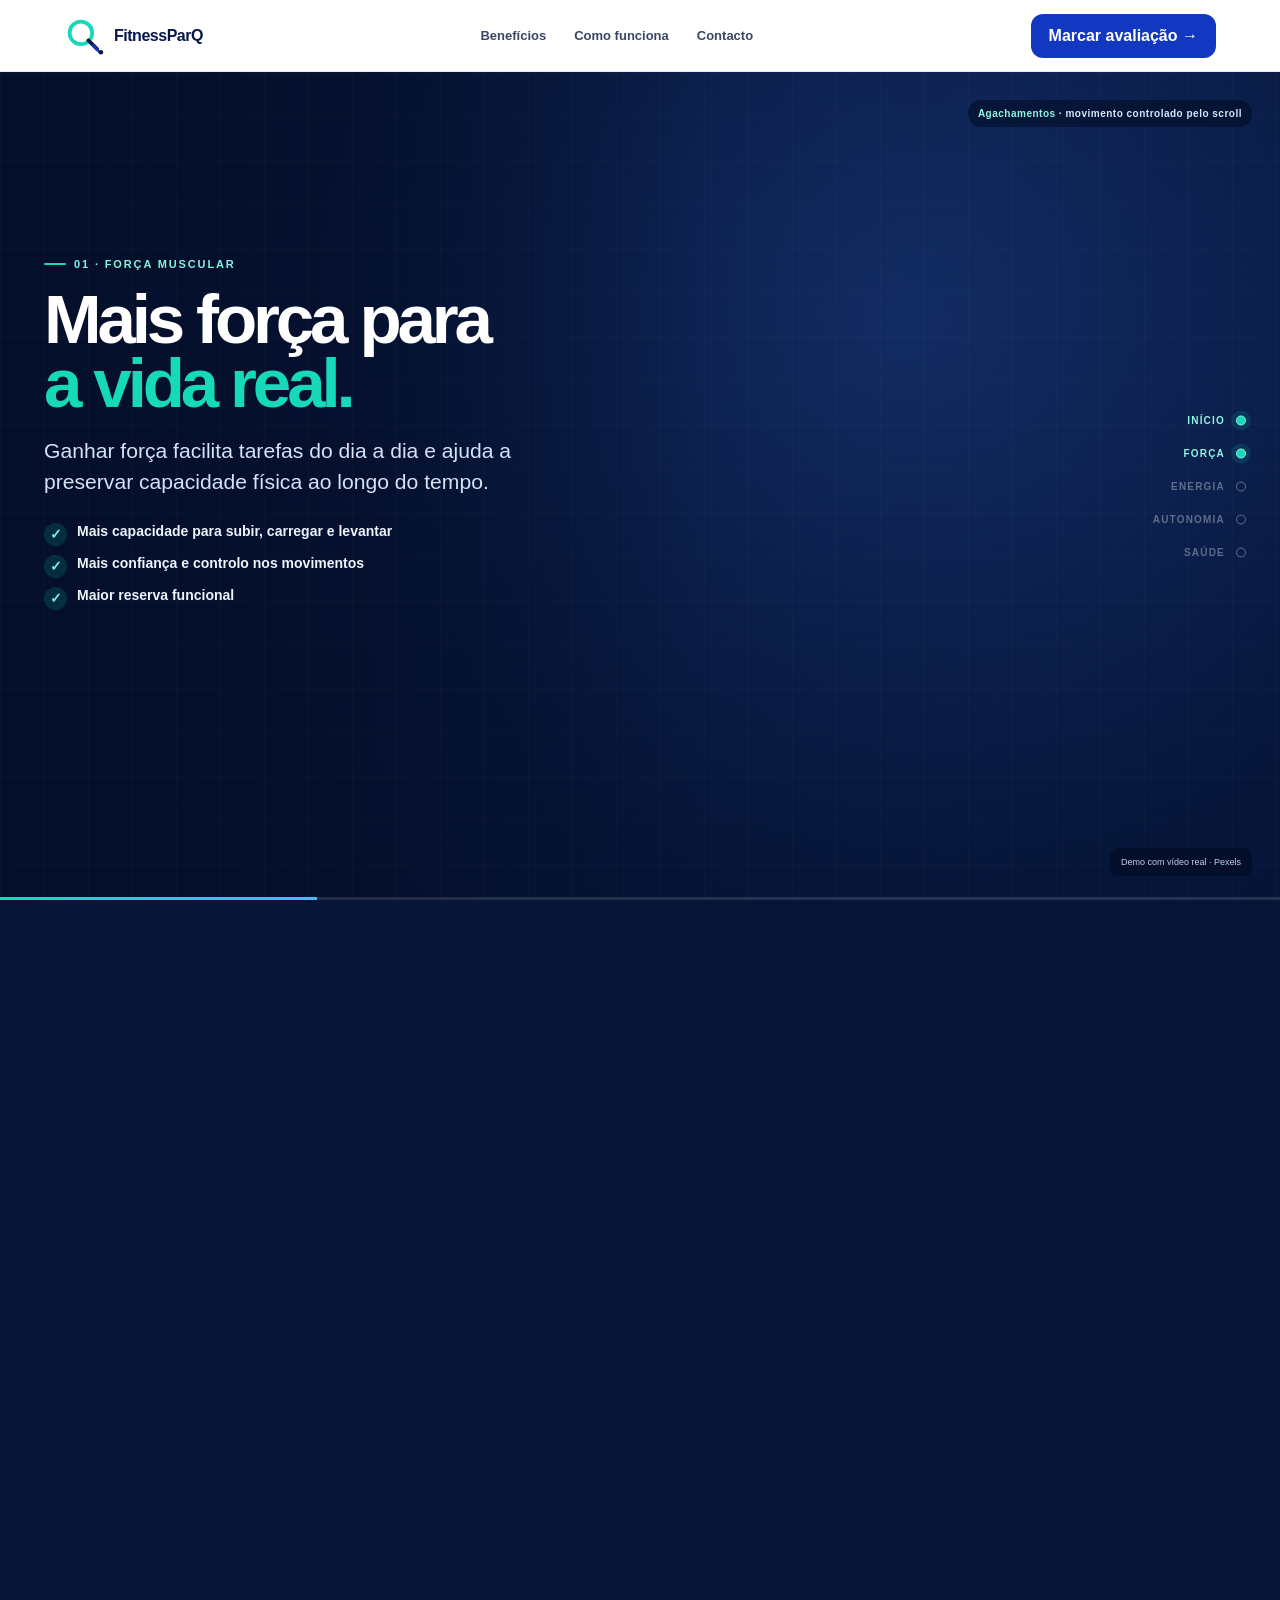
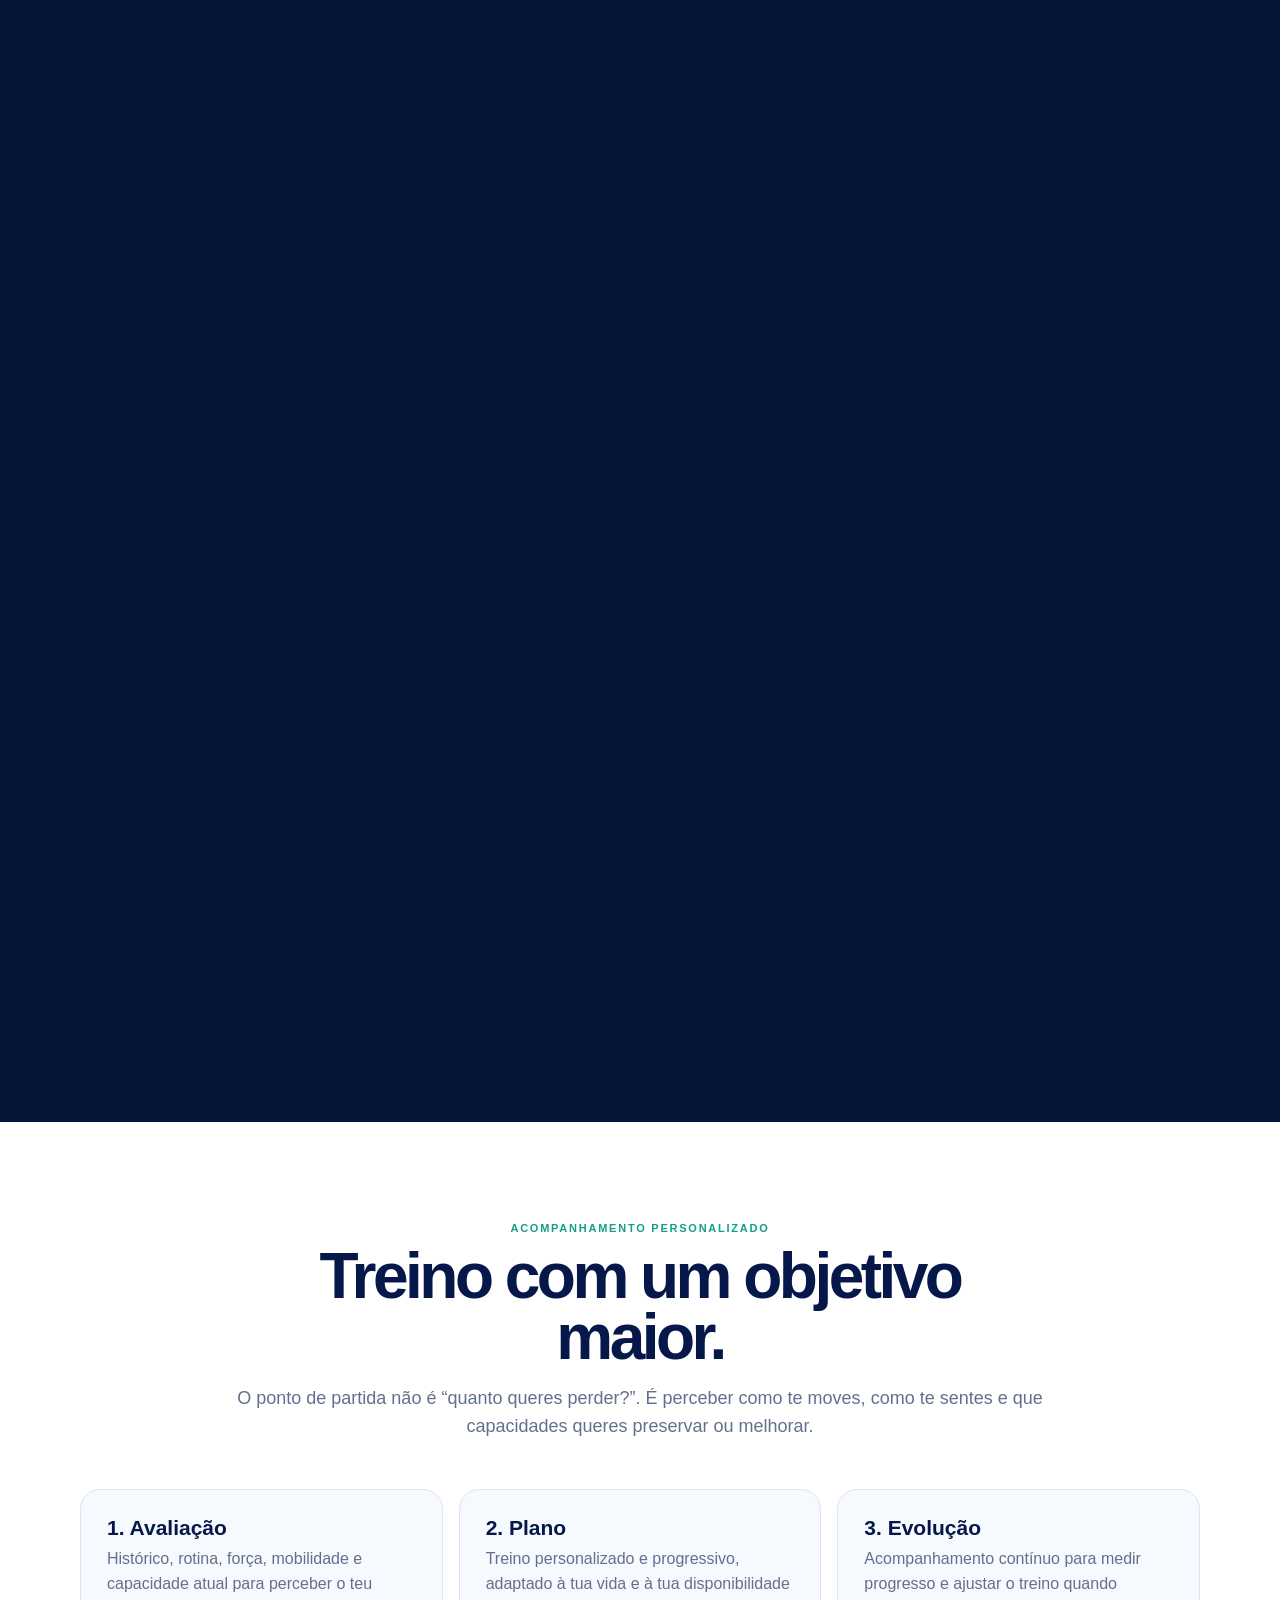
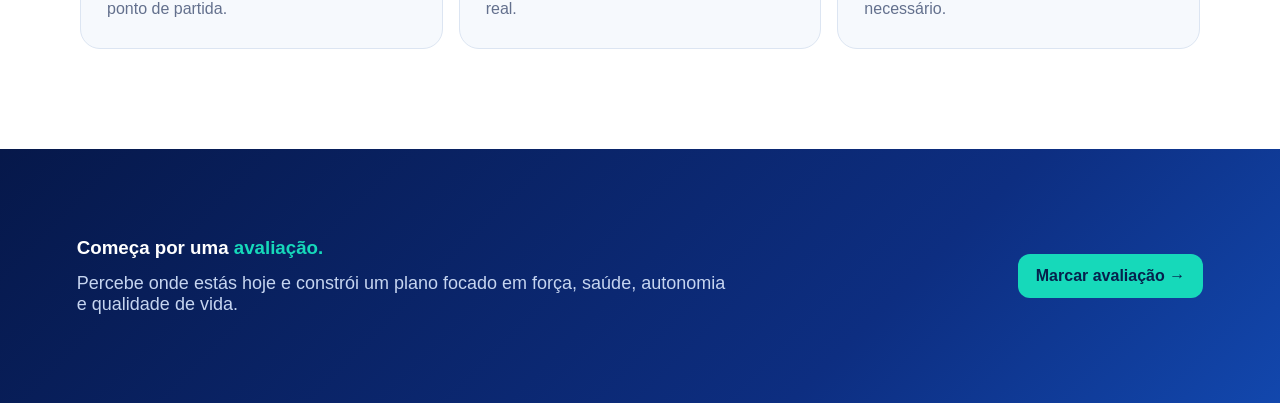
==== commit 4c71373b: "Fix scroll-driven exercise motion on mobile" ====
--- a/fitnessparq-demo/index.html
+++ b/fitnessparq-demo/index.html
@@ -173,7 +173,8 @@
   .point:nth-child(3){display:none}
 }
 @media(prefers-reduced-motion:reduce){
-  .sim{height:auto}.sim-stick{position:relative;top:0;height:760px}.scroll-hint{display:none}.step{transition:none}
+  .step{transition:none}
+  .scroll-hint i:after{animation:none}
 }
 </style>
 </head>
@@ -195,11 +196,11 @@
 <section class="sim" id="sim">
   <div class="sim-stick">
     <div class="video-stack" id="videos">
-      <video id="v0" muted playsinline preload="metadata" src="https://www.pexels.com/download/video/4804783/"></video>
-      <video id="v1" muted playsinline preload="metadata" src="https://www.pexels.com/download/video/4764091/"></video>
-      <video id="v2" muted playsinline preload="metadata" src="https://www.pexels.com/download/video/2785532/"></video>
-      <video id="v3" muted playsinline preload="metadata" src="https://www.pexels.com/download/video/8836861/"></video>
-      <video id="v4" muted playsinline preload="metadata" src="https://www.pexels.com/download/video/8401329/"></video>
+      <video id="v0" muted playsinline webkit-playsinline preload="auto" src="https://videos.pexels.com/video-files/4804783/4804783-uhd_3840_2160_25fps.mp4"></video>
+      <video id="v1" muted playsinline webkit-playsinline preload="auto" src="https://videos.pexels.com/video-files/4764091/4764091-uhd_3840_2160_30fps.mp4"></video>
+      <video id="v2" muted playsinline webkit-playsinline preload="auto" src="https://videos.pexels.com/video-files/8858142/8858142-uhd_3840_2160_25fps.mp4"></video>
+      <video id="v3" muted playsinline webkit-playsinline preload="auto" src="https://videos.pexels.com/video-files/8380730/8380730-uhd_2560_1440_25fps.mp4"></video>
+      <video id="v4" muted playsinline webkit-playsinline preload="auto" src="https://videos.pexels.com/video-files/6891858/6891858-uhd_3840_2160_25fps.mp4"></video>
     </div>
     <div class="shade"></div>
     <div class="gridlines"></div>
@@ -295,10 +296,9 @@
   const rail=[...document.querySelectorAll('.rail li')];
   const bar=document.getElementById('bar');
   const movement=document.getElementById('movement');
-  const names=['Flexões','Agachamento','Cardio','Mobilidade','Corrida'];
-  const fallbacks=[10,32,9,43,10];
+  const names=['Flexões','Agachamentos','Burpees','Corrida','Mobilidade'];
+  const fallbacks=[10,32,26,12,8];
   const durations=[...fallbacks];
-  const reduce=matchMedia('(prefers-reduced-motion: reduce)').matches;
   const clamp=(v,a=0,b=1)=>Math.max(a,Math.min(b,v));
   const smooth=(a,b,x)=>{const t=clamp((x-a)/(b-a));return t*t*(3-2*t)};
   let p=0,target=0,lastStep=-1,primed=false;
@@ -308,14 +308,14 @@
     v.playsInline=true;
     v.addEventListener('loadedmetadata',()=>{
       if(Number.isFinite(v.duration)&&v.duration>1)durations[i]=v.duration;
-      try{v.currentTime=Math.min(.15,durations[i]*.05)}catch(_){}
+      try{v.currentTime=Math.min(.12,durations[i]*.02)}catch(_){}
     });
+    v.addEventListener('canplay',()=>{ v.dataset.ready='1'; });
     v.addEventListener('error',()=>v.dataset.failed='1');
     v.load();
   });
 
   function progress(){
-    if(reduce)return 0;
     const r=sec.getBoundingClientRect();
     return clamp(-r.top/Math.max(1,sec.offsetHeight-innerHeight));
   }
@@ -325,24 +325,34 @@
     const d=durations[i]||fallbacks[i];
     const start=Math.min(.18,d*.03), end=Math.max(start+.2,d-.22);
     const t=start+(end-start)*clamp(local);
-    if(v.readyState>=1 && Math.abs((v.currentTime||0)-t)>.035){
-      try{v.currentTime=t}catch(_){}
+    if(v.readyState>=1 && Math.abs((v.currentTime||0)-t)>.03){
+      try{
+        if(typeof v.fastSeek==='function') v.fastSeek(t);
+        else v.currentTime=t;
+      }catch(_){}
     }
   }
 
   async function prime(){
     if(primed)return;primed=true;
-    for(const v of vids){
-      try{await v.play();v.pause()}catch(_){}
+    const first=vids.slice(0,2);
+    for(const v of first){
+      try{
+        v.muted=true;
+        const p=v.play();
+        if(p&&typeof p.then==='function') await p;
+        v.pause();
+      }catch(_){}
     }
   }
   addEventListener('pointerdown',prime,{once:true,passive:true});
   addEventListener('touchstart',prime,{once:true,passive:true});
   addEventListener('wheel',prime,{once:true,passive:true});
+  addEventListener('scroll',prime,{once:true,passive:true});
 
   function render(){
     target=progress();
-    p+=reduce?0:(target-p)*.14;
+    p+=(target-p)*.18;
 
     const n=vids.length;
     const raw=p*n;
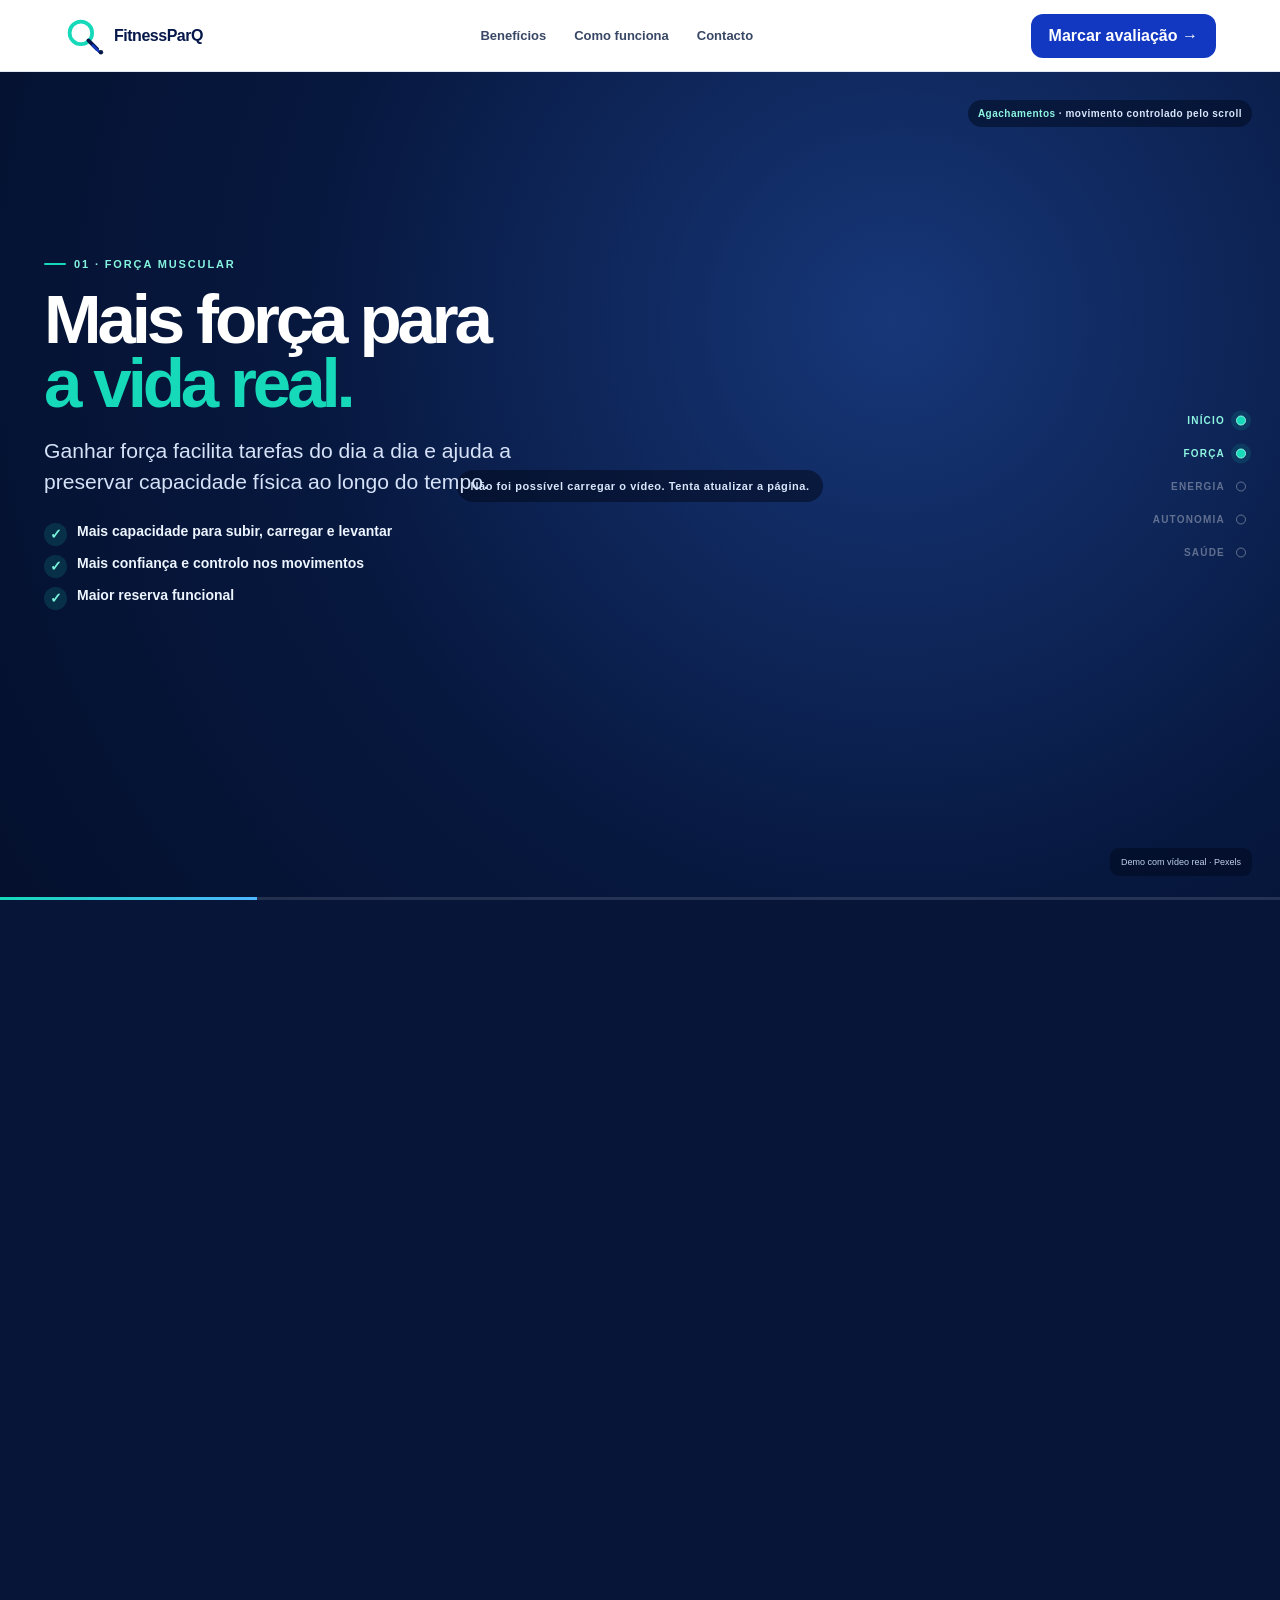
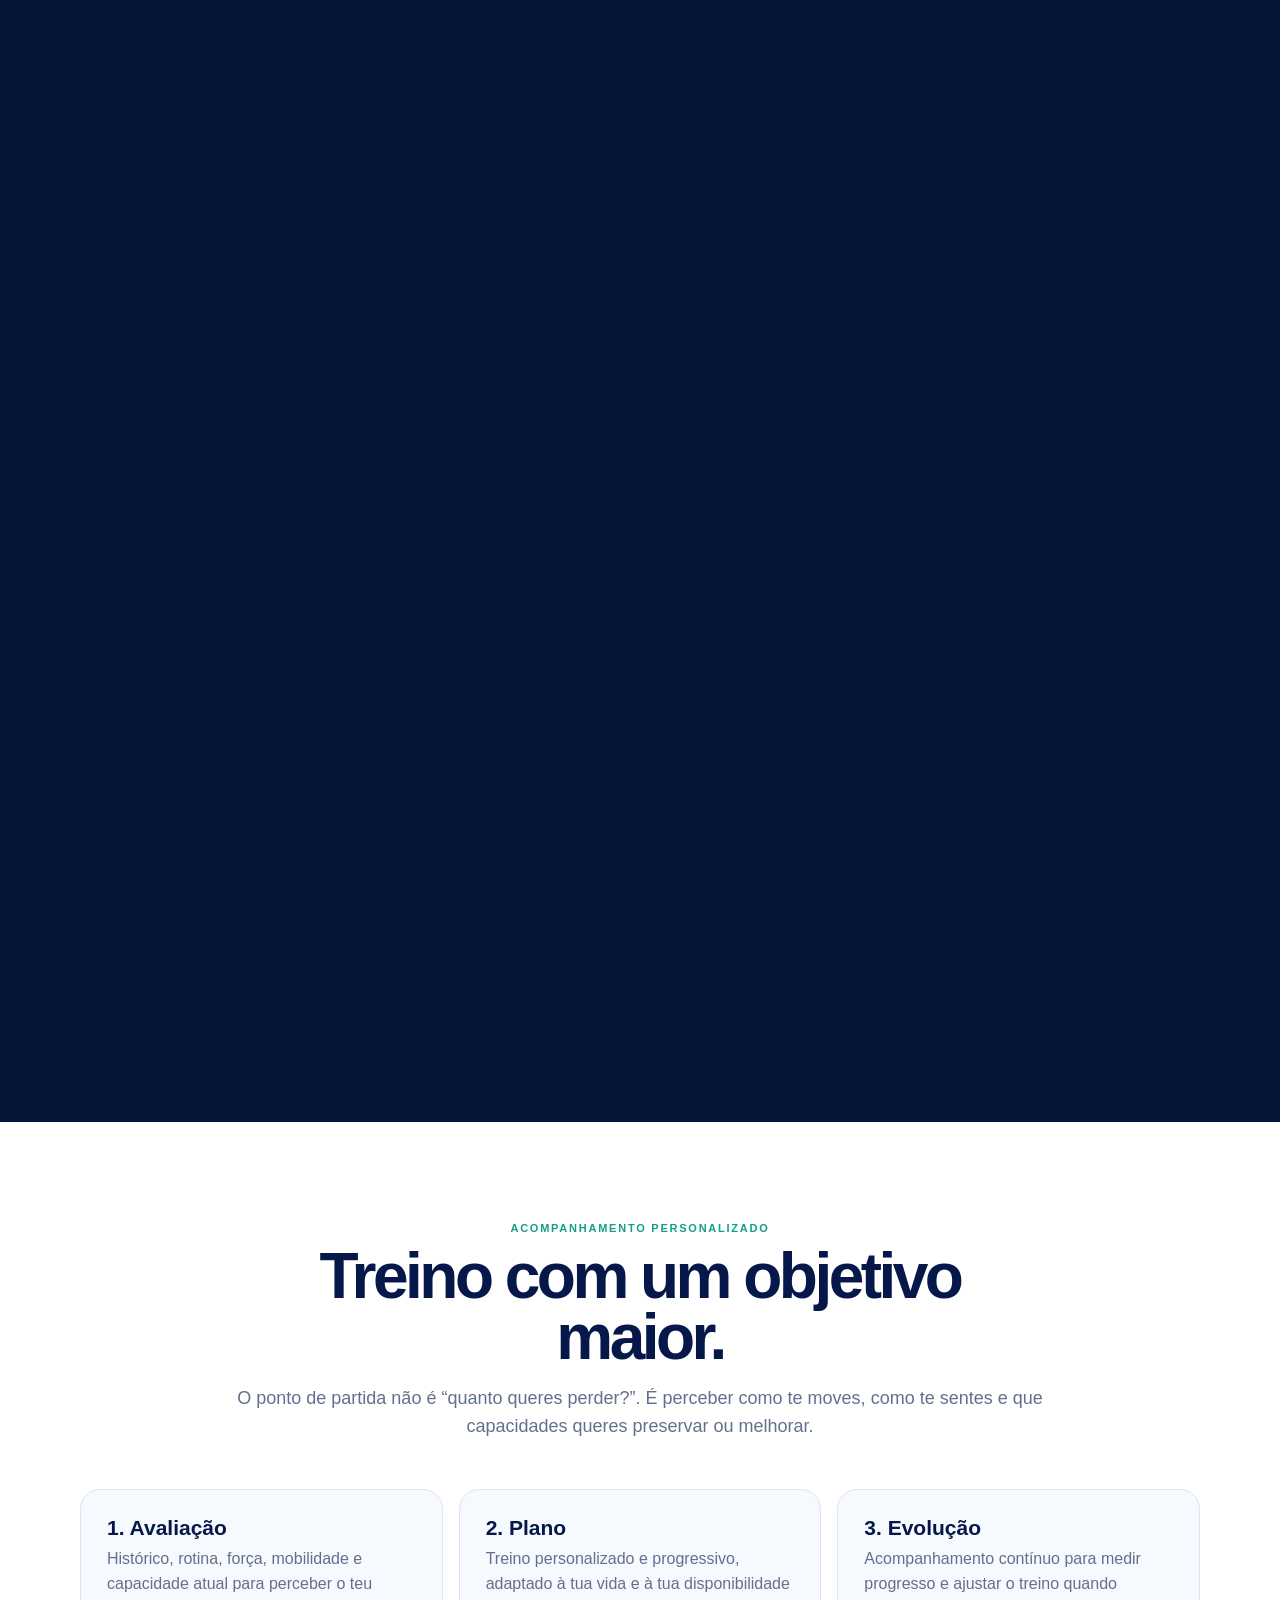
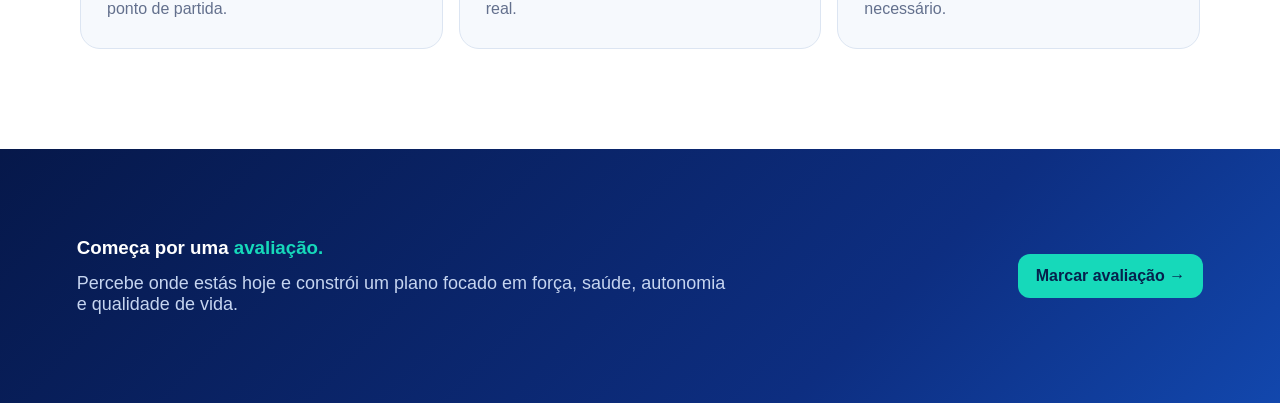
==== commit 527ac27c: "Make TrainTrack fitness demo scroll video reliable on iPhone" ====
--- a/fitnessparq-demo/index.html
+++ b/fitnessparq-demo/index.html
@@ -120,6 +120,11 @@
   font-size:10px;color:#d9e6fb;font-weight:800;letter-spacing:.05em
 }
 .video-state b{color:#8ef5e1}
+.video-loader{position:absolute;inset:0;z-index:8;display:grid;place-items:center;background:radial-gradient(circle at 70% 30%,#173779 0%,#07183f 55%,#04102d 100%);transition:opacity .3s ease,visibility .3s ease}
+.video-loader.off{opacity:0;visibility:hidden}
+.video-loader span{display:inline-flex;align-items:center;gap:10px;padding:10px 13px;border-radius:999px;background:rgba(2,10,30,.55);color:#d9e6fb;font-size:11px;font-weight:800;letter-spacing:.05em}
+.video-loader i{width:8px;height:8px;border-radius:50%;background:var(--cyan);box-shadow:0 0 0 0 rgba(22,217,186,.45);animation:pulse 1.2s infinite}
+@keyframes pulse{70%{box-shadow:0 0 0 9px rgba(22,217,186,0)}100%{box-shadow:0 0 0 0 rgba(22,217,186,0)}}
 
 /* after immersive */
 .after{
@@ -196,12 +201,13 @@
 <section class="sim" id="sim">
   <div class="sim-stick">
     <div class="video-stack" id="videos">
-      <video id="v0" muted playsinline webkit-playsinline preload="auto" src="https://videos.pexels.com/video-files/4804783/4804783-uhd_3840_2160_25fps.mp4"></video>
-      <video id="v1" muted playsinline webkit-playsinline preload="auto" src="https://videos.pexels.com/video-files/4764091/4764091-uhd_3840_2160_30fps.mp4"></video>
-      <video id="v2" muted playsinline webkit-playsinline preload="auto" src="https://videos.pexels.com/video-files/8858142/8858142-uhd_3840_2160_25fps.mp4"></video>
-      <video id="v3" muted playsinline webkit-playsinline preload="auto" src="https://videos.pexels.com/video-files/8380730/8380730-uhd_2560_1440_25fps.mp4"></video>
-      <video id="v4" muted playsinline webkit-playsinline preload="auto" src="https://videos.pexels.com/video-files/6891858/6891858-uhd_3840_2160_25fps.mp4"></video>
+      <video id="v0" muted playsinline webkit-playsinline preload="auto" src="https://dysqdeqqikyjrmqmtpsl.supabase.co/functions/v1/traintrack-demo-video?clip=pushup"></video>
+      <video id="v1" muted playsinline webkit-playsinline preload="none" data-src="https://dysqdeqqikyjrmqmtpsl.supabase.co/functions/v1/traintrack-demo-video?clip=squat"></video>
+      <video id="v2" muted playsinline webkit-playsinline preload="none" data-src="https://dysqdeqqikyjrmqmtpsl.supabase.co/functions/v1/traintrack-demo-video?clip=burpee"></video>
+      <video id="v3" muted playsinline webkit-playsinline preload="none" data-src="https://dysqdeqqikyjrmqmtpsl.supabase.co/functions/v1/traintrack-demo-video?clip=mobility"></video>
+      <video id="v4" muted playsinline webkit-playsinline preload="none" data-src="https://dysqdeqqikyjrmqmtpsl.supabase.co/functions/v1/traintrack-demo-video?clip=run"></video>
     </div>
+    <div class="video-loader" id="videoLoader"><span><i></i>A carregar movimento…</span></div>
     <div class="shade"></div>
     <div class="gridlines"></div>
 
@@ -296,41 +302,58 @@
   const rail=[...document.querySelectorAll('.rail li')];
   const bar=document.getElementById('bar');
   const movement=document.getElementById('movement');
-  const names=['Flexões','Agachamentos','Burpees','Corrida','Mobilidade'];
-  const fallbacks=[10,32,26,12,8];
+  const names=['Flexões','Agachamentos','Burpees','Mobilidade','Corrida'];
+  const fallbacks=[10,32,26,12,10];
+  const loader=document.getElementById('videoLoader');
   const durations=[...fallbacks];
   const clamp=(v,a=0,b=1)=>Math.max(a,Math.min(b,v));
   const smooth=(a,b,x)=>{const t=clamp((x-a)/(b-a));return t*t*(3-2*t)};
   let p=0,target=0,lastStep=-1,primed=false;
 
+  function attachSource(i){
+    const v=vids[i];
+    if(!v||v.src||!v.dataset.src)return;
+    v.src=v.dataset.src;
+    v.preload=i===0?'auto':'metadata';
+    v.load();
+  }
   vids.forEach((v,i)=>{
     v.muted=true;
     v.playsInline=true;
+    v.setAttribute('playsinline','');
+    v.setAttribute('webkit-playsinline','');
     v.addEventListener('loadedmetadata',()=>{
       if(Number.isFinite(v.duration)&&v.duration>1)durations[i]=v.duration;
       try{v.currentTime=Math.min(.12,durations[i]*.02)}catch(_){}
     });
-    v.addEventListener('canplay',()=>{ v.dataset.ready='1'; });
-    v.addEventListener('error',()=>v.dataset.failed='1');
-    v.load();
+    v.addEventListener('loadeddata',async()=>{
+      v.dataset.ready='1';
+      if(i===0){
+        loader?.classList.add('off');
+        try{const p=v.play();if(p&&p.then)await p;v.pause();v.currentTime=Math.min(.18,Math.max(.05,(v.duration||1)*.025));}catch(_){}
+      }
+    });
+    v.addEventListener('canplay',()=>{v.dataset.ready='1';if(i===0)loader?.classList.add('off')});
+    v.addEventListener('error',()=>{v.dataset.failed='1';console.warn('FitnessParQ video failed',i,v.error);if(i===0&&loader){loader.querySelector('span').textContent='Não foi possível carregar o vídeo. Tenta atualizar a página.'}});
   });
+  attachSource(0);
+  attachSource(1);
 
   function progress(){
     const r=sec.getBoundingClientRect();
     return clamp(-r.top/Math.max(1,sec.offsetHeight-innerHeight));
   }
 
-  function seek(i,local){
-    const v=vids[i]; if(!v||v.dataset.failed==='1')return;
+  const lastSeek=vids.map(()=>0);
+  function seek(i,local,now){
+    const v=vids[i]; if(!v||v.dataset.failed==='1'||v.readyState<1)return;
+    if(now-lastSeek[i]<70)return;
     const d=durations[i]||fallbacks[i];
-    const start=Math.min(.18,d*.03), end=Math.max(start+.2,d-.22);
+    const start=Math.min(.16,d*.025), end=Math.max(start+.25,d-.18);
     const t=start+(end-start)*clamp(local);
-    if(v.readyState>=1 && Math.abs((v.currentTime||0)-t)>.03){
-      try{
-        if(typeof v.fastSeek==='function') v.fastSeek(t);
-        else v.currentTime=t;
-      }catch(_){}
-    }
+    if(Math.abs((v.currentTime||0)-t)<.045)return;
+    lastSeek[i]=now;
+    try{v.currentTime=t}catch(_){}
   }
 
   async function prime(){
@@ -350,7 +373,7 @@
   addEventListener('wheel',prime,{once:true,passive:true});
   addEventListener('scroll',prime,{once:true,passive:true});
 
-  function render(){
+  function render(now){
     target=progress();
     p+=(target-p)*.18;
 
@@ -366,18 +389,18 @@
       const x=smooth(0,.10,local);
       vids[idx-1].style.opacity=String(1-x);
       vids[idx-1].dataset.active='1';
-      seek(idx-1,1-(.10-local)*.55);
+      seek(idx-1,1-(.10-local)*.55,now);
       activeOpacity=x;
     }else if(idx<n-1 && local>.90){
       const x=smooth(.90,1,local);
       vids[idx+1].style.opacity=String(x);
       vids[idx+1].dataset.active='1';
-      seek(idx+1,(local-.90)*.55);
+      seek(idx+1,(local-.90)*.55,now);
       activeOpacity=1-x;
     }
     vids[idx].style.opacity=String(activeOpacity);
     vids[idx].dataset.active='1';
-    seek(idx,local);
+    seek(idx,local,now);
 
     if(idx!==lastStep){
       lastStep=idx;
@@ -385,9 +408,10 @@
       rail.forEach((e,i)=>e.classList.toggle('on',i<=idx));
       movement.textContent=names[idx];
       const next=Math.min(n-1,idx+1);
+      attachSource(idx);
+      attachSource(next);
       vids[idx].preload='auto';
-      vids[next].preload='auto';
-      if(vids[next].readyState===0)vids[next].load();
+      vids[next].preload='metadata';
     }
     bar.style.width=(p*100)+'%';
     requestAnimationFrame(render);
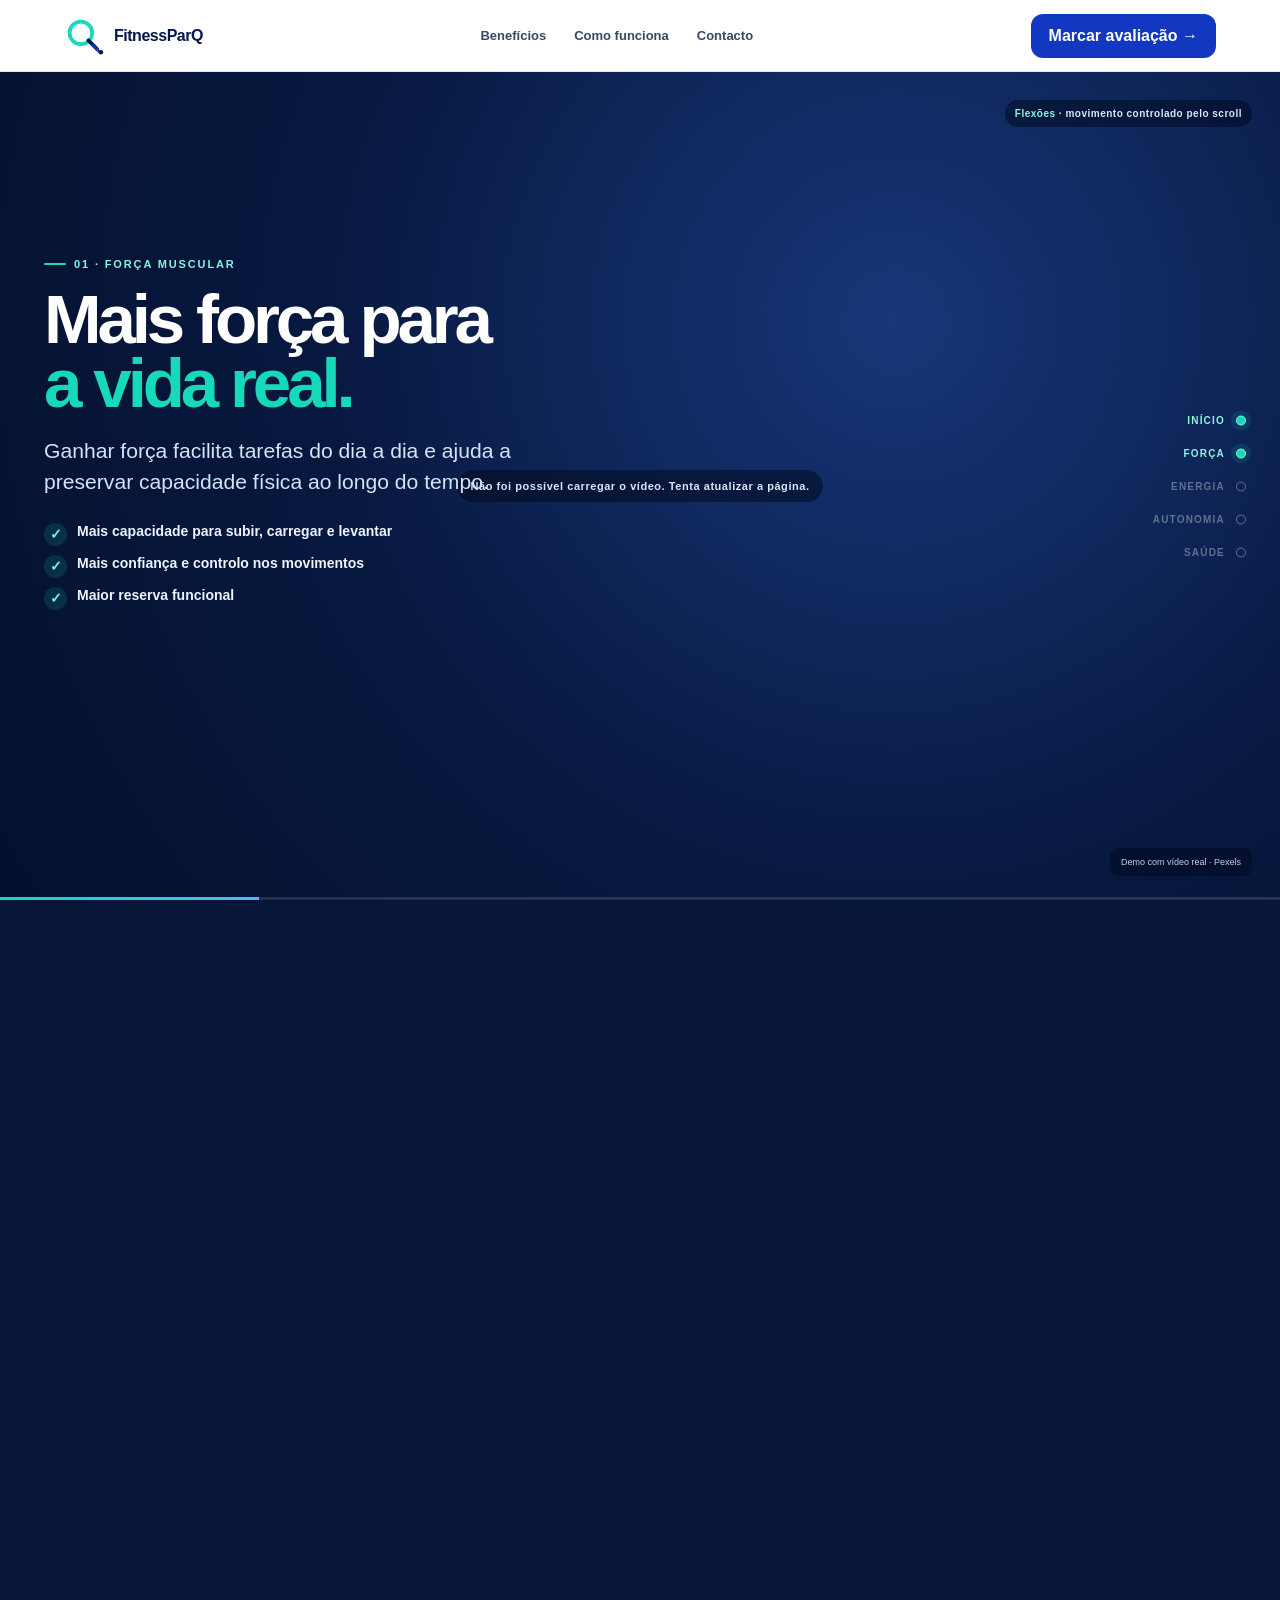
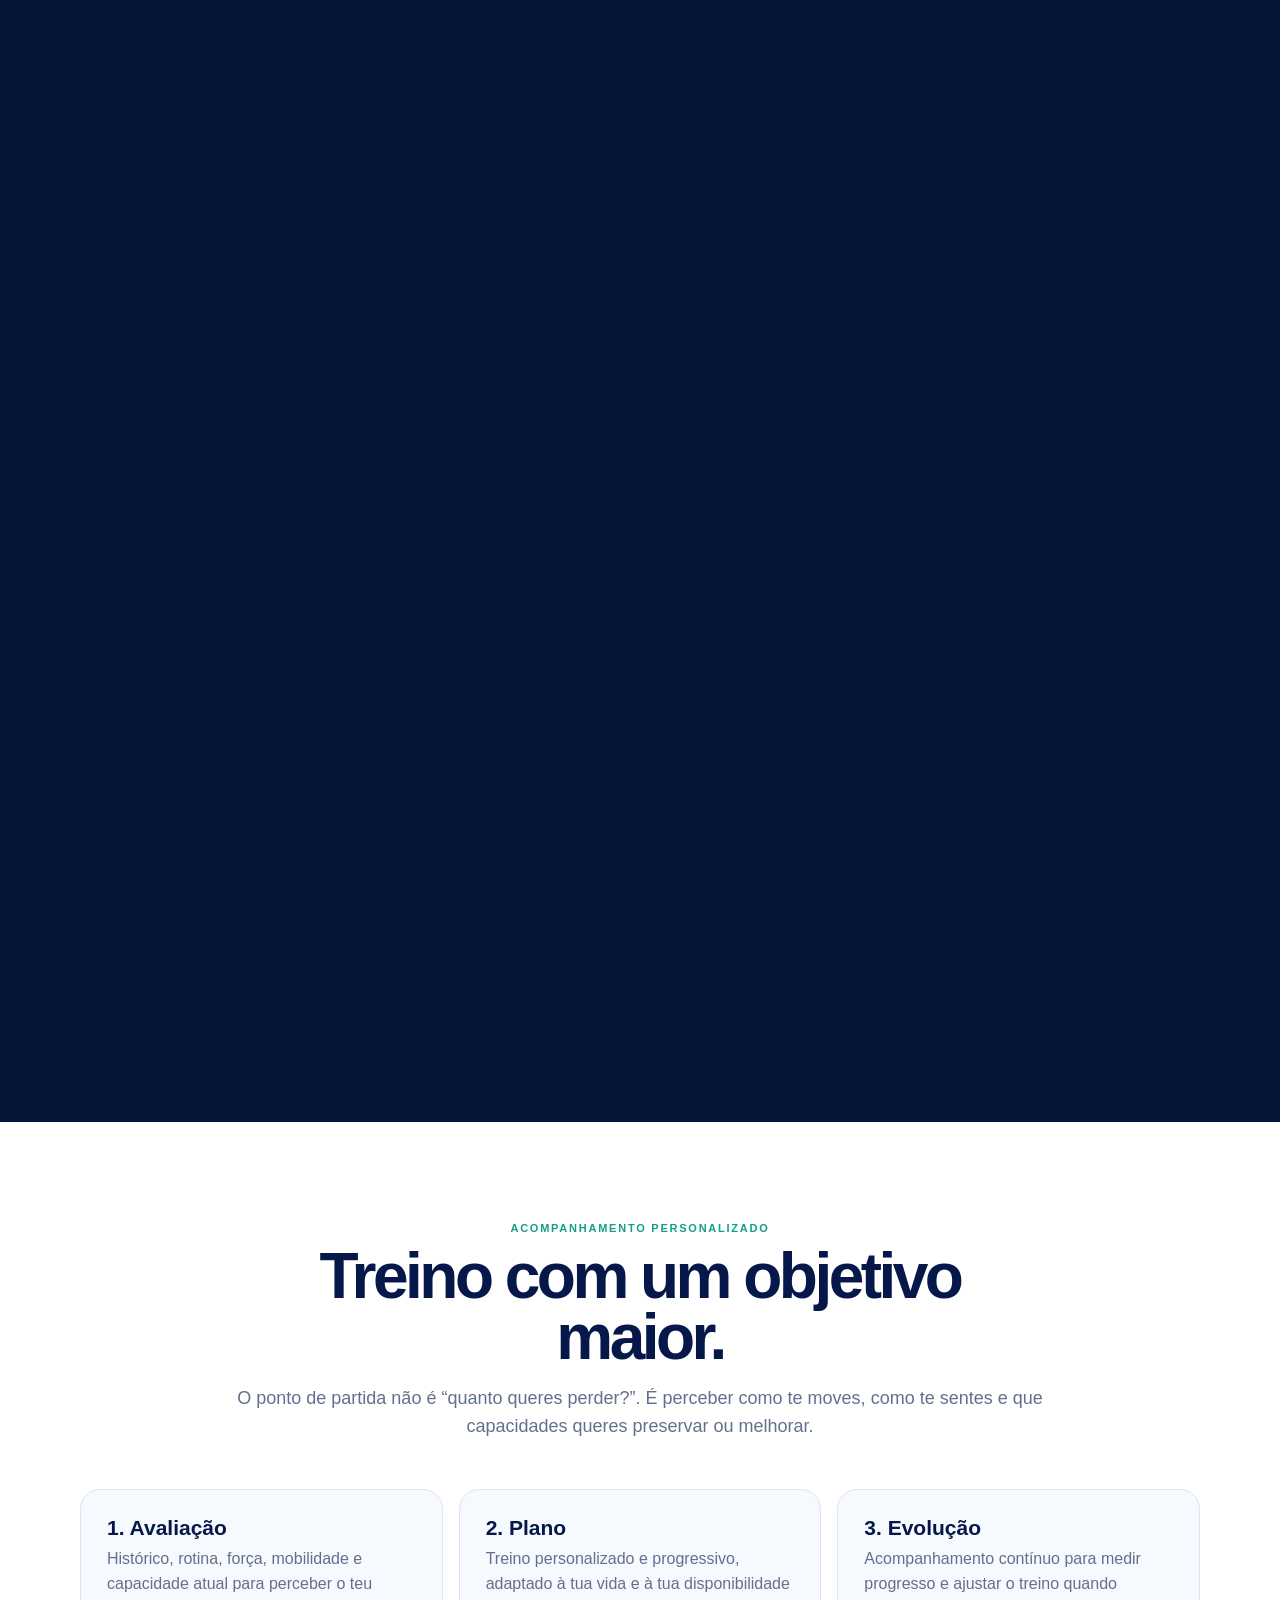
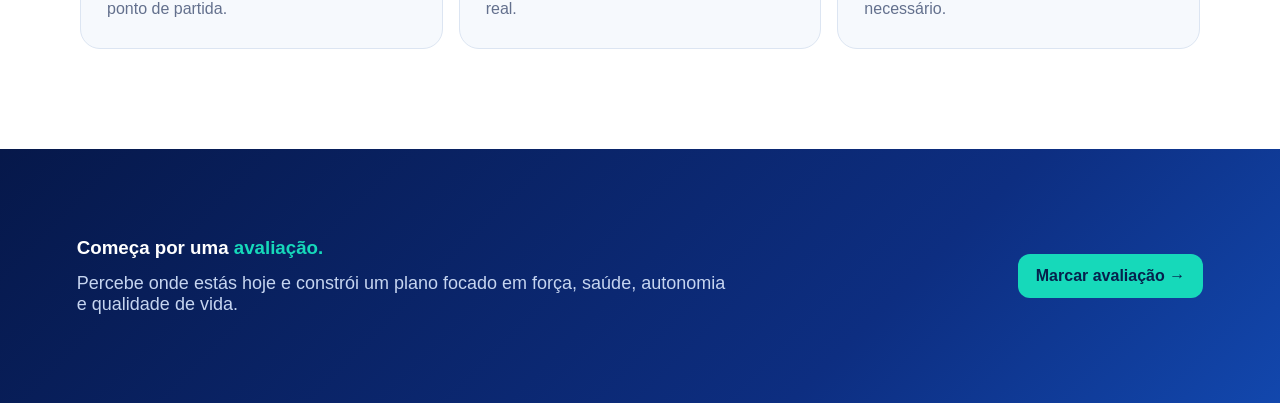
==== commit 1f7ef3b5: "Lighten FitnessParQ demo to four 720p scroll clips" ====
--- a/fitnessparq-demo/index.html
+++ b/fitnessparq-demo/index.html
@@ -203,9 +203,8 @@
     <div class="video-stack" id="videos">
       <video id="v0" muted playsinline webkit-playsinline preload="auto" src="https://dysqdeqqikyjrmqmtpsl.supabase.co/functions/v1/traintrack-demo-video?clip=pushup"></video>
       <video id="v1" muted playsinline webkit-playsinline preload="none" data-src="https://dysqdeqqikyjrmqmtpsl.supabase.co/functions/v1/traintrack-demo-video?clip=squat"></video>
-      <video id="v2" muted playsinline webkit-playsinline preload="none" data-src="https://dysqdeqqikyjrmqmtpsl.supabase.co/functions/v1/traintrack-demo-video?clip=burpee"></video>
-      <video id="v3" muted playsinline webkit-playsinline preload="none" data-src="https://dysqdeqqikyjrmqmtpsl.supabase.co/functions/v1/traintrack-demo-video?clip=mobility"></video>
-      <video id="v4" muted playsinline webkit-playsinline preload="none" data-src="https://dysqdeqqikyjrmqmtpsl.supabase.co/functions/v1/traintrack-demo-video?clip=run"></video>
+      <video id="v2" muted playsinline webkit-playsinline preload="none" data-src="https://dysqdeqqikyjrmqmtpsl.supabase.co/functions/v1/traintrack-demo-video?clip=mobility"></video>
+      <video id="v3" muted playsinline webkit-playsinline preload="none" data-src="https://dysqdeqqikyjrmqmtpsl.supabase.co/functions/v1/traintrack-demo-video?clip=run"></video>
     </div>
     <div class="video-loader" id="videoLoader"><span><i></i>A carregar movimento…</span></div>
     <div class="shade"></div>
@@ -302,8 +301,9 @@
   const rail=[...document.querySelectorAll('.rail li')];
   const bar=document.getElementById('bar');
   const movement=document.getElementById('movement');
-  const names=['Flexões','Agachamentos','Burpees','Mobilidade','Corrida'];
-  const fallbacks=[10,32,26,12,10];
+  const names=['Flexões','Flexões','Agachamentos','Mobilidade','Corrida'];
+  const fallbacks=[10,32,12,10];
+  const stepClip=[0,0,1,2,3];
   const loader=document.getElementById('videoLoader');
   const durations=[...fallbacks];
   const clamp=(v,a=0,b=1)=>Math.max(a,Math.min(b,v));
@@ -347,7 +347,7 @@
   const lastSeek=vids.map(()=>0);
   function seek(i,local,now){
     const v=vids[i]; if(!v||v.dataset.failed==='1'||v.readyState<1)return;
-    if(now-lastSeek[i]<70)return;
+    if(now-lastSeek[i]<(innerWidth<700?110:75))return;
     const d=durations[i]||fallbacks[i];
     const start=Math.min(.16,d*.025), end=Math.max(start+.25,d-.18);
     const t=start+(end-start)*clamp(local);
@@ -377,41 +377,48 @@
     target=progress();
     p+=(target-p)*.18;
 
-    const n=vids.length;
-    const raw=p*n;
-    let idx=Math.min(n-1,Math.floor(raw));
-    let local=idx===n-1?clamp(raw-(n-1)):clamp(raw-idx);
+    const stepCount=steps.length;
+    const raw=p*stepCount;
+    const stepIdx=Math.min(stepCount-1,Math.floor(raw));
+    const local=stepIdx===stepCount-1?clamp(raw-(stepCount-1)):clamp(raw-stepIdx);
+    const clipIdx=stepClip[stepIdx];
+    const prevClip=stepIdx>0?stepClip[stepIdx-1]:clipIdx;
+    const nextClip=stepIdx<stepCount-1?stepClip[stepIdx+1]:clipIdx;
 
     vids.forEach(v=>{v.style.opacity='0';v.dataset.active='0'});
 
     let activeOpacity=1;
-    if(idx>0 && local<.10){
+    if(prevClip!==clipIdx && local<.10){
       const x=smooth(0,.10,local);
-      vids[idx-1].style.opacity=String(1-x);
-      vids[idx-1].dataset.active='1';
-      seek(idx-1,1-(.10-local)*.55,now);
+      attachSource(prevClip);
+      vids[prevClip].style.opacity=String(1-x);
+      vids[prevClip].dataset.active='1';
+      seek(prevClip,1-(.10-local)*.55,now);
       activeOpacity=x;
-    }else if(idx<n-1 && local>.90){
+    }else if(nextClip!==clipIdx && local>.90){
       const x=smooth(.90,1,local);
-      vids[idx+1].style.opacity=String(x);
-      vids[idx+1].dataset.active='1';
-      seek(idx+1,(local-.90)*.55,now);
+      attachSource(nextClip);
+      vids[nextClip].style.opacity=String(x);
+      vids[nextClip].dataset.active='1';
+      seek(nextClip,(local-.90)*.55,now);
       activeOpacity=1-x;
     }
-    vids[idx].style.opacity=String(activeOpacity);
-    vids[idx].dataset.active='1';
-    seek(idx,local,now);
-
-    if(idx!==lastStep){
-      lastStep=idx;
-      steps.forEach((e,i)=>e.classList.toggle('on',i===idx));
-      rail.forEach((e,i)=>e.classList.toggle('on',i<=idx));
-      movement.textContent=names[idx];
-      const next=Math.min(n-1,idx+1);
-      attachSource(idx);
-      attachSource(next);
-      vids[idx].preload='auto';
-      vids[next].preload='metadata';
+
+    attachSource(clipIdx);
+    vids[clipIdx].style.opacity=String(activeOpacity);
+    vids[clipIdx].dataset.active='1';
+    seek(clipIdx,local,now);
+
+    if(stepIdx!==lastStep){
+      lastStep=stepIdx;
+      steps.forEach((e,i)=>e.classList.toggle('on',i===stepIdx));
+      rail.forEach((e,i)=>e.classList.toggle('on',i<=stepIdx));
+      movement.textContent=names[stepIdx];
+
+      attachSource(clipIdx);
+      attachSource(nextClip);
+      vids[clipIdx].preload='auto';
+      if(nextClip!==clipIdx)vids[nextClip].preload='metadata';
     }
     bar.style.width=(p*100)+'%';
     requestAnimationFrame(render);
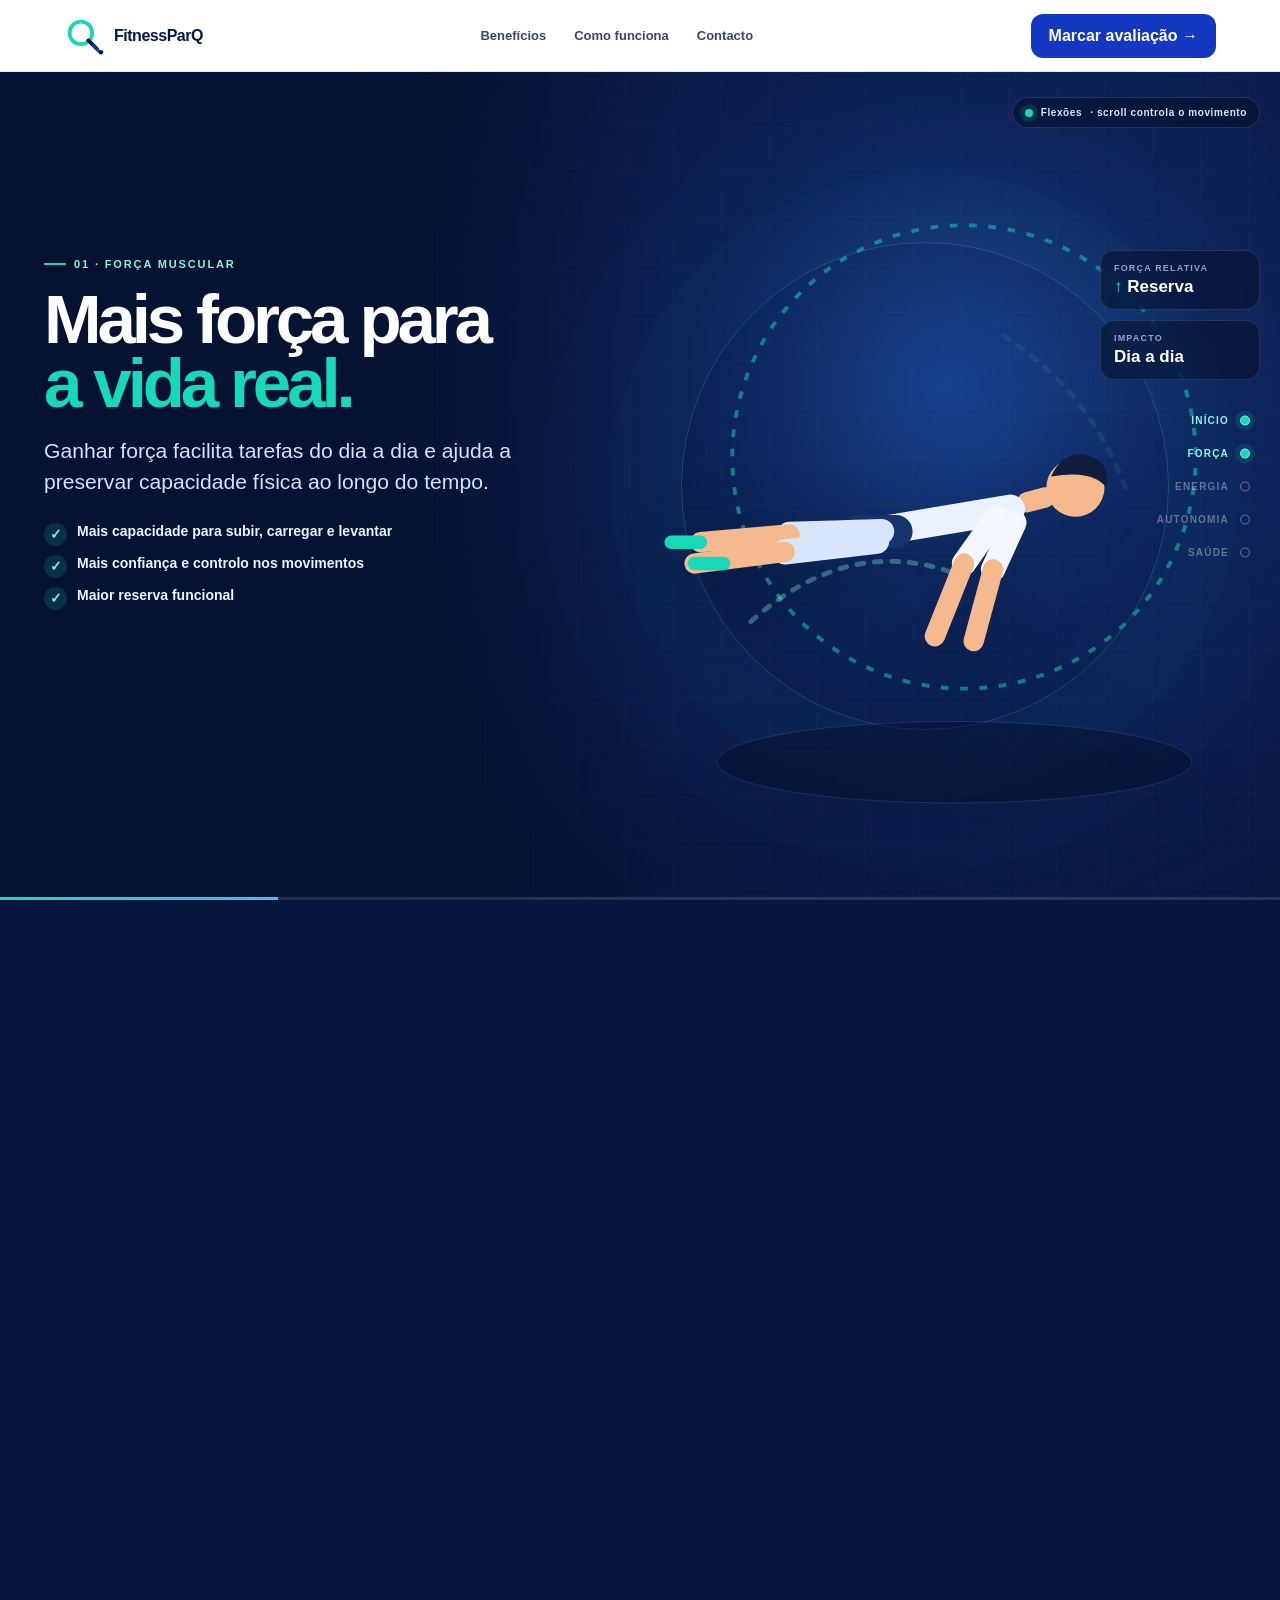
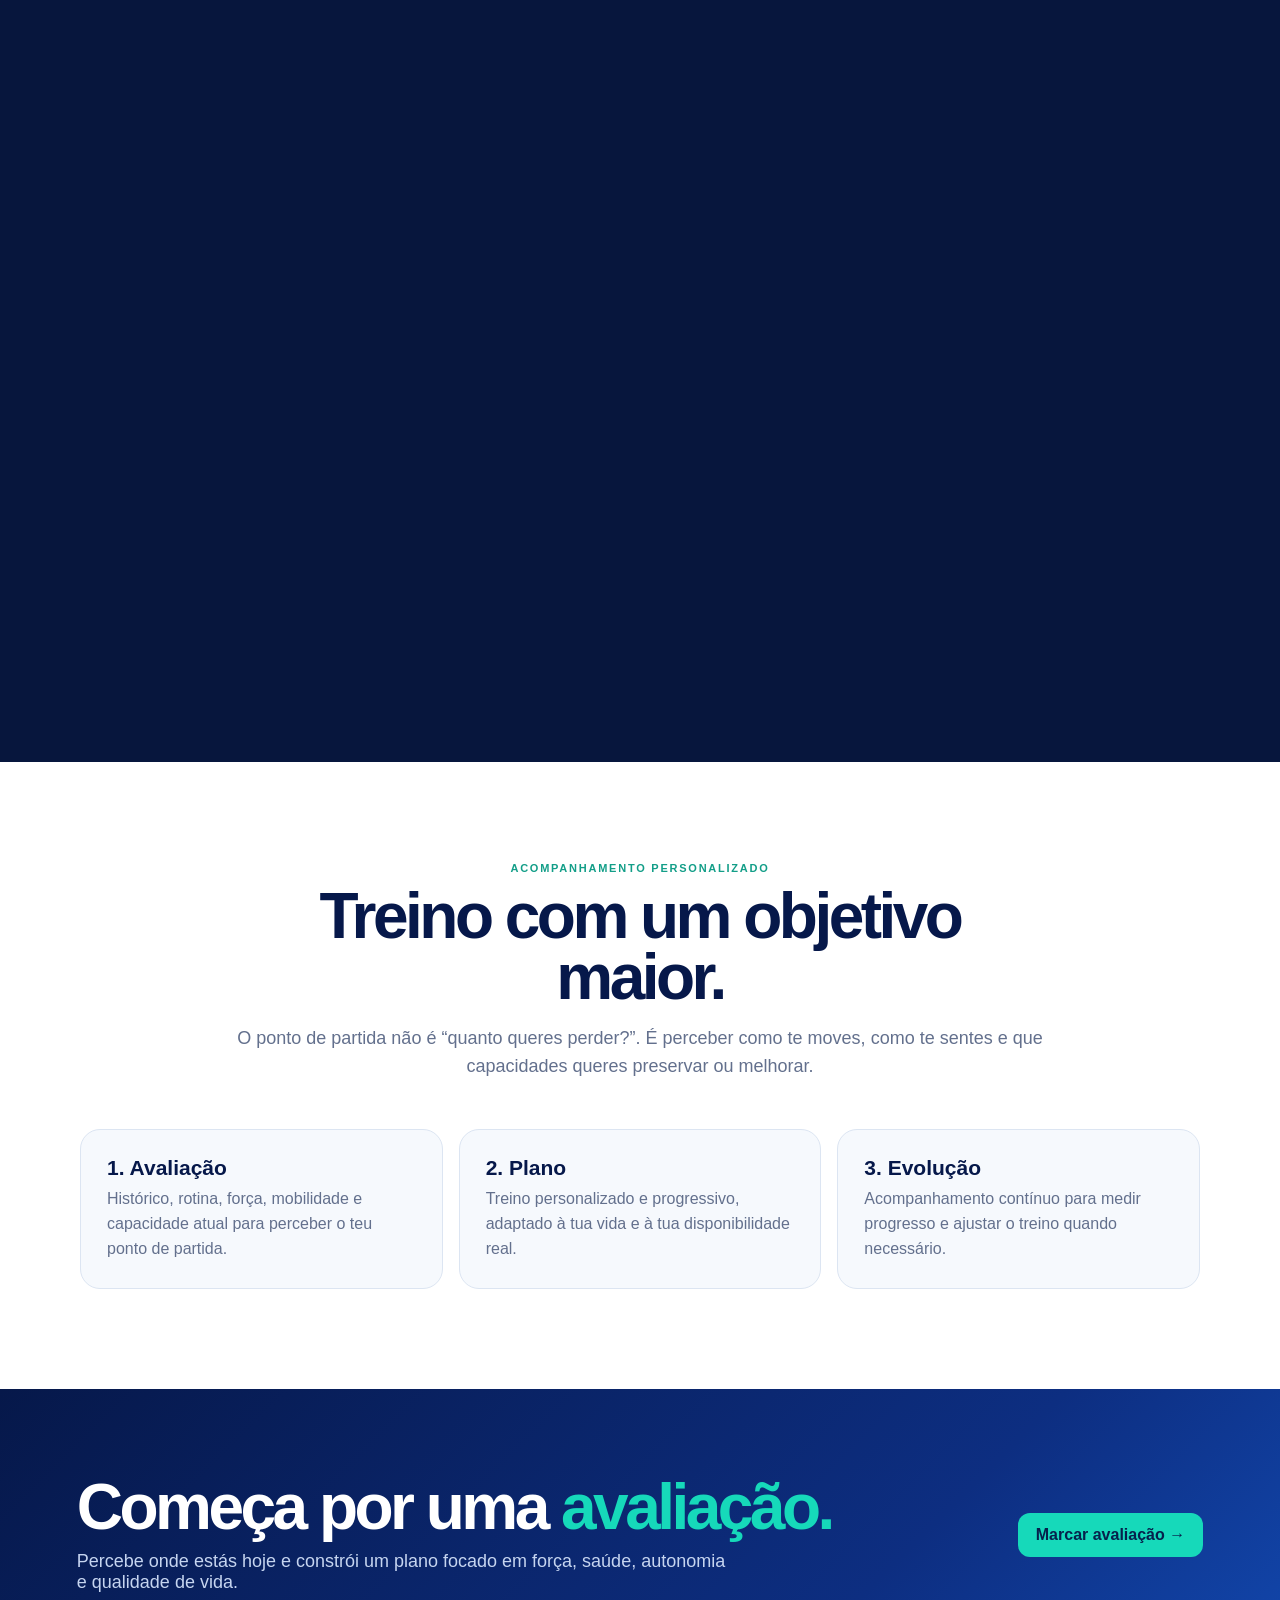
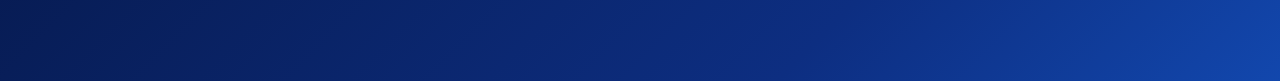
==== commit 0c0652d0: "Replace FitnessParQ video demo with instant SVG exercise simulator" ====
--- a/fitnessparq-demo/index.html
+++ b/fitnessparq-demo/index.html
@@ -8,179 +8,83 @@
 <title>FitnessParQ · Saúde, força e longevidade</title>
 <style>
 :root{
-  --navy:#06184a;
-  --blue:#1238c2;
-  --cyan:#16d9ba;
-  --white:#fff;
-  --soft:#f6f9fd;
-  --muted:#63708d;
-  --line:#dce5f2;
-  --ink:#0b1637;
+  --navy:#06184a;--blue:#1238c2;--cyan:#16d9ba;--white:#fff;
+  --soft:#f6f9fd;--muted:#63708d;--line:#dce5f2;--ink:#0b1637;
+  --skin:#f4b98c;--shirt:#eaf1ff;--short:#17336f;--shoe:#16d9ba;
 }
 *{box-sizing:border-box;margin:0;padding:0}
 html{scroll-behavior:smooth}
 body{font-family:Inter,-apple-system,BlinkMacSystemFont,"Segoe UI",sans-serif;color:var(--ink);background:#fff;-webkit-font-smoothing:antialiased;overflow-x:hidden}
-a{text-decoration:none;color:inherit}
-button,a{font:inherit}
-header{
-  position:sticky;top:0;z-index:50;height:72px;
-  display:flex;align-items:center;justify-content:space-between;
-  padding:0 clamp(18px,5vw,72px);
-  background:rgba(255,255,255,.92);backdrop-filter:blur(14px);
-  border-bottom:1px solid rgba(220,229,242,.85)
-}
-.brand{display:flex;align-items:center;gap:10px;font-weight:900;color:var(--navy);letter-spacing:-.03em}
-.brand svg{width:40px;height:40px;flex:0 0 auto}
+a{text-decoration:none;color:inherit} button,a{font:inherit}
+header{position:sticky;top:0;z-index:50;height:72px;display:flex;align-items:center;justify-content:space-between;padding:0 clamp(18px,5vw,72px);background:rgba(255,255,255,.94);backdrop-filter:blur(14px);border-bottom:1px solid rgba(220,229,242,.85)}
+.brand{display:flex;align-items:center;gap:10px;font-weight:900;color:var(--navy);letter-spacing:-.03em}.brand svg{width:40px;height:40px}
 nav{display:flex;align-items:center;gap:28px;font-size:13px;font-weight:800;color:#384765}
-.nav-cta,.cta{
-  display:inline-flex;align-items:center;justify-content:center;gap:8px;
-  min-height:44px;padding:0 18px;border-radius:12px;
-  background:var(--blue);color:#fff;font-weight:900
-}
-
-/* immersive scroll simulator */
-.sim{
-  position:relative;height:650vh;background:#061538;color:#fff
-}
-.sim-stick{
-  position:sticky;top:72px;height:calc(100svh - 72px);overflow:hidden;
-  background:#061538
-}
-.video-stack{position:absolute;inset:0;background:radial-gradient(circle at 70% 30%,#173779 0%,#07183f 55%,#04102d 100%)}
-.video-stack video{
-  position:absolute;inset:0;width:100%;height:100%;object-fit:cover;
-  object-position:center center;opacity:0;transition:opacity .12s linear;
-  filter:saturate(.9) contrast(1.04)
-}
-.video-stack video[data-active="1"]{opacity:1}
-.shade{
-  position:absolute;inset:0;pointer-events:none;
-  background:
-    linear-gradient(90deg,rgba(4,15,43,.96) 0%,rgba(4,15,43,.82) 28%,rgba(4,15,43,.24) 55%,rgba(4,15,43,.08) 100%),
-    linear-gradient(180deg,rgba(4,15,43,.08),rgba(4,15,43,.2))
-}
-.gridlines{
-  position:absolute;inset:0;pointer-events:none;opacity:.16;
-  background-image:linear-gradient(rgba(255,255,255,.12) 1px,transparent 1px),linear-gradient(90deg,rgba(255,255,255,.12) 1px,transparent 1px);
-  background-size:44px 44px
-}
-.copy{
-  position:absolute;left:max(24px,calc((100vw - 1280px)/2 + 44px));
-  top:50%;transform:translateY(-50%);
-  width:min(560px,43vw);height:470px;z-index:10;pointer-events:none
-}
-.step{
-  position:absolute;inset:0 auto auto 0;width:100%;
-  opacity:0;transform:translateY(28px);
-  transition:opacity .35s ease,transform .35s ease
-}
+.nav-cta,.cta{display:inline-flex;align-items:center;justify-content:center;gap:8px;min-height:44px;padding:0 18px;border-radius:12px;background:var(--blue);color:#fff;font-weight:900}
+
+/* scroll simulator */
+.sim{position:relative;height:610vh;background:#07163d;color:#fff}
+.sim-stick{position:sticky;top:72px;height:calc(100svh - 72px);overflow:hidden;background:
+  radial-gradient(circle at 74% 38%,rgba(35,89,188,.78) 0%,rgba(17,48,115,.64) 24%,rgba(7,22,61,.96) 58%,#051231 100%)}
+.sim-stick:before{content:"";position:absolute;inset:0;opacity:.14;background-image:linear-gradient(rgba(255,255,255,.14) 1px,transparent 1px),linear-gradient(90deg,rgba(255,255,255,.14) 1px,transparent 1px);background-size:48px 48px}
+.sim-stick:after{content:"";position:absolute;inset:0;background:linear-gradient(90deg,rgba(5,18,49,.98) 0%,rgba(5,18,49,.9) 28%,rgba(5,18,49,.25) 53%,rgba(5,18,49,.04) 100%);pointer-events:none}
+.copy{position:absolute;left:max(24px,calc((100vw - 1280px)/2 + 44px));top:50%;transform:translateY(-50%);width:min(570px,43vw);height:470px;z-index:10;pointer-events:none}
+.step{position:absolute;inset:0 auto auto 0;width:100%;opacity:0;transform:translateY(22px);transition:opacity .26s ease,transform .26s ease}
 .step.on{opacity:1;transform:none}
-.eyebrow{
-  display:inline-flex;align-items:center;gap:8px;
-  font-size:11px;letter-spacing:.17em;text-transform:uppercase;font-weight:900;
-  color:#86f3df
-}
+.eyebrow{display:inline-flex;align-items:center;gap:8px;font-size:11px;letter-spacing:.17em;text-transform:uppercase;font-weight:900;color:#8af2df}
 .eyebrow:before{content:"";width:22px;height:2px;background:var(--cyan);border-radius:99px}
-.step h1,.step h2{
-  color:#fff;line-height:.92;letter-spacing:-.06em;margin:18px 0 20px;
-  font-size:clamp(52px,6.2vw,88px);max-width:650px
-}
-.step h2{font-size:clamp(46px,5.4vw,76px)}
-.step h1 span,.step h2 span{color:var(--cyan)}
-.step p{
-  font-size:clamp(17px,1.65vw,22px);line-height:1.48;color:#d6e2f8;max-width:560px
-}
-.points{display:grid;gap:9px;margin-top:25px}
-.point{display:flex;gap:10px;align-items:flex-start;color:#edf5ff;font-size:14px;font-weight:750}
-.tick{
-  width:23px;height:23px;border-radius:50%;display:grid;place-items:center;flex:0 0 23px;
-  background:rgba(22,217,186,.15);color:#78f2dc;font-weight:900
-}
+.step h1,.step h2{color:#fff;line-height:.92;letter-spacing:-.06em;margin:18px 0 20px;font-size:clamp(52px,6.2vw,88px);max-width:650px}
+.step h2{font-size:clamp(46px,5.4vw,76px)}.step h1 span,.step h2 span{color:var(--cyan)}
+.step p{font-size:clamp(17px,1.65vw,22px);line-height:1.48;color:#d6e2f8;max-width:560px}
+.points{display:grid;gap:9px;margin-top:25px}.point{display:flex;gap:10px;align-items:flex-start;color:#edf5ff;font-size:14px;font-weight:750}
+.tick{width:23px;height:23px;border-radius:50%;display:grid;place-items:center;flex:0 0 23px;background:rgba(22,217,186,.15);color:#78f2dc;font-weight:900}
 .scroll-hint{display:flex;align-items:center;gap:13px;margin-top:35px;font-size:10px;letter-spacing:.2em;text-transform:uppercase;color:#9db1d7;font-weight:800}
 .scroll-hint i{width:1px;height:46px;background:linear-gradient(var(--cyan),transparent);position:relative;overflow:hidden}
-.scroll-hint i:after{content:"";position:absolute;left:-1px;top:-12px;width:3px;height:12px;background:#fff;animation:drop 1.5s ease-in-out infinite}
-@keyframes drop{to{top:46px}}
-.rail{
-  position:absolute;right:34px;top:50%;transform:translateY(-50%);z-index:12;
-  list-style:none;display:grid;gap:22px
-}
+.scroll-hint i:after{content:"";position:absolute;left:-1px;top:-12px;width:3px;height:12px;background:#fff;animation:drop 1.5s ease-in-out infinite}@keyframes drop{to{top:46px}}
+
+.simulator{position:absolute;z-index:5;right:max(16px,calc((100vw - 1280px)/2 + 10px));top:50%;transform:translateY(-50%);width:min(53vw,690px);height:min(82vh,760px);display:grid;place-items:center}
+.sim-orbit{position:absolute;width:72%;aspect-ratio:1;border:1px solid rgba(130,241,220,.18);border-radius:50%;box-shadow:0 0 0 70px rgba(20,217,186,.025),0 0 0 140px rgba(71,125,218,.025)}
+.simulator svg{position:relative;width:100%;height:100%;overflow:visible;filter:drop-shadow(0 24px 35px rgba(0,0,0,.24))}
+.ground{fill:rgba(4,14,39,.44);stroke:rgba(255,255,255,.1);stroke-width:1}
+.body-line{stroke:var(--shirt);stroke-width:30;stroke-linecap:round;stroke-linejoin:round}
+.limb{stroke:#f4f7ff;stroke-width:25;stroke-linecap:round}
+.lower{stroke:#d9e5fa;stroke-width:26;stroke-linecap:round}
+.skin-line{stroke:var(--skin);stroke-width:21;stroke-linecap:round}
+.short-line{stroke:var(--short);stroke-width:34;stroke-linecap:round}
+.shoe{stroke:var(--shoe);stroke-width:14;stroke-linecap:round}
+.joint{fill:#f5f8ff}.skin{fill:var(--skin)}.hair{fill:#101d3f}.accent-ring{fill:none;stroke:rgba(22,217,186,.5);stroke-width:4;stroke-dasharray:8 12}
+.motion-line{fill:none;stroke:rgba(133,243,222,.42);stroke-width:5;stroke-linecap:round;stroke-dasharray:7 11}
+.person{transition:opacity .18s ease}
+.person.off{opacity:0}
+.metric-panel{position:absolute;right:4px;top:18%;display:grid;gap:10px;z-index:7;width:160px}
+.metric-chip{padding:12px 13px;border:1px solid rgba(255,255,255,.12);border-radius:14px;background:rgba(4,14,39,.52);backdrop-filter:blur(9px);color:#cddbf3}
+.metric-chip small{display:block;font-size:9px;text-transform:uppercase;letter-spacing:.13em;color:#90a4ca;font-weight:800}
+.metric-chip b{display:block;margin-top:4px;font-size:17px;color:#fff}
+.metric-chip b span{color:var(--cyan)}
+.mode-pill{position:absolute;right:20px;top:25px;z-index:8;display:inline-flex;align-items:center;gap:8px;padding:9px 12px;border-radius:999px;border:1px solid rgba(255,255,255,.12);background:rgba(4,14,39,.52);backdrop-filter:blur(9px);font-size:10px;letter-spacing:.06em;color:#d9e6fb;font-weight:850}
+.mode-pill i{width:8px;height:8px;border-radius:50%;background:var(--cyan);box-shadow:0 0 0 5px rgba(22,217,186,.12)}
+.rail{position:absolute;right:30px;top:50%;transform:translateY(-50%);z-index:12;list-style:none;display:grid;gap:22px}
 .rail li{display:flex;align-items:center;justify-content:flex-end;gap:11px;color:rgba(255,255,255,.35);font-size:10px;letter-spacing:.12em;text-transform:uppercase;font-weight:800}
-.rail li:after{content:"";width:8px;height:8px;border-radius:50%;border:1px solid currentColor;transition:.25s}
-.rail li.on{color:#8ef5e1}
-.rail li.on:after{background:var(--cyan);box-shadow:0 0 0 5px rgba(22,217,186,.12)}
-.bar{position:absolute;left:0;right:0;bottom:0;height:3px;background:rgba(255,255,255,.12);z-index:12}
-.bar span{display:block;height:100%;width:0;background:linear-gradient(90deg,var(--cyan),#4fb6ff)}
-.source-badge{
-  position:absolute;right:28px;bottom:24px;z-index:11;padding:9px 11px;border-radius:9px;
-  background:rgba(3,12,34,.58);backdrop-filter:blur(8px);font-size:9px;color:#c2d0eb
-}
-.video-state{
-  position:absolute;right:28px;top:28px;z-index:11;
-  padding:8px 10px;border-radius:999px;background:rgba(3,12,34,.55);backdrop-filter:blur(8px);
-  font-size:10px;color:#d9e6fb;font-weight:800;letter-spacing:.05em
-}
-.video-state b{color:#8ef5e1}
-.video-loader{position:absolute;inset:0;z-index:8;display:grid;place-items:center;background:radial-gradient(circle at 70% 30%,#173779 0%,#07183f 55%,#04102d 100%);transition:opacity .3s ease,visibility .3s ease}
-.video-loader.off{opacity:0;visibility:hidden}
-.video-loader span{display:inline-flex;align-items:center;gap:10px;padding:10px 13px;border-radius:999px;background:rgba(2,10,30,.55);color:#d9e6fb;font-size:11px;font-weight:800;letter-spacing:.05em}
-.video-loader i{width:8px;height:8px;border-radius:50%;background:var(--cyan);box-shadow:0 0 0 0 rgba(22,217,186,.45);animation:pulse 1.2s infinite}
-@keyframes pulse{70%{box-shadow:0 0 0 9px rgba(22,217,186,0)}100%{box-shadow:0 0 0 0 rgba(22,217,186,0)}}
-
-/* after immersive */
-.after{
-  padding:100px clamp(20px,6vw,90px);background:#fff
-}
-.after-head{max-width:820px;margin:0 auto 48px;text-align:center}
-.after-head .mini{color:#139e88;font-size:11px;letter-spacing:.16em;text-transform:uppercase;font-weight:900}
-.after h3{font-size:clamp(40px,5vw,68px);letter-spacing:-.055em;line-height:.95;color:var(--navy);margin:12px 0 16px}
-.after-head p{color:var(--muted);font-size:18px;line-height:1.6}
-.cards{display:grid;grid-template-columns:repeat(3,1fr);gap:16px;max-width:1120px;margin:auto}
-.card{border:1px solid var(--line);border-radius:20px;padding:26px;background:var(--soft)}
-.card b{display:block;color:var(--navy);font-size:21px;margin-bottom:7px}
-.card p{color:var(--muted);line-height:1.55}
-.final{
-  padding:88px clamp(20px,6vw,90px);
-  display:grid;grid-template-columns:1fr auto;align-items:center;gap:32px;
-  background:linear-gradient(135deg,#06184a,#0d2e81 68%,#1247ad);color:#fff
-}
-.final h3{color:#fff;margin:0 0 14px}.final h3 span{color:var(--cyan)}
-.final p{color:#c6d5f0;font-size:18px;max-width:650px}
-.final .cta{background:var(--cyan);color:#06214c}
+.rail li:after{content:"";width:8px;height:8px;border-radius:50%;border:1px solid currentColor;transition:.25s}.rail li.on{color:#8ef5e1}.rail li.on:after{background:var(--cyan);box-shadow:0 0 0 5px rgba(22,217,186,.12)}
+.bar{position:absolute;left:0;right:0;bottom:0;height:3px;background:rgba(255,255,255,.12);z-index:12}.bar span{display:block;height:100%;width:0;background:linear-gradient(90deg,var(--cyan),#4fb6ff)}
+
+.after{padding:100px clamp(20px,6vw,90px);background:#fff}.after-head{max-width:820px;margin:0 auto 48px;text-align:center}.after-head .mini{color:#139e88;font-size:11px;letter-spacing:.16em;text-transform:uppercase;font-weight:900}
+.after h3{font-size:clamp(40px,5vw,68px);letter-spacing:-.055em;line-height:.95;color:var(--navy);margin:12px 0 16px}.after-head p{color:var(--muted);font-size:18px;line-height:1.6}
+.cards{display:grid;grid-template-columns:repeat(3,1fr);gap:16px;max-width:1120px;margin:auto}.card{border:1px solid var(--line);border-radius:20px;padding:26px;background:var(--soft)}.card b{display:block;color:var(--navy);font-size:21px;margin-bottom:7px}.card p{color:var(--muted);line-height:1.55}
+.final{padding:88px clamp(20px,6vw,90px);display:grid;grid-template-columns:1fr auto;align-items:center;gap:32px;background:linear-gradient(135deg,#06184a,#0d2e81 68%,#1247ad);color:#fff}.final h3{color:#fff;margin:0 0 14px;font-size:clamp(40px,5vw,68px);letter-spacing:-.055em;line-height:.95}.final h3 span{color:var(--cyan)}.final p{color:#c6d5f0;font-size:18px;max-width:650px}.final .cta{background:var(--cyan);color:#06214c}
 
 @media(max-width:900px){
   nav{display:none}
-  .copy{
-    left:22px;right:22px;top:auto;bottom:30px;transform:none;width:auto;height:330px
-  }
-  .shade{
-    background:linear-gradient(180deg,rgba(4,15,43,.05) 30%,rgba(4,15,43,.35) 50%,rgba(4,15,43,.96) 74%,#04102d 100%)
-  }
-  .video-stack video{object-position:center 28%}
-  .step{top:auto;bottom:0}
-  .step h1,.step h2{font-size:clamp(42px,12vw,58px);margin:12px 0 12px}
-  .step p{font-size:15.5px;max-width:100%}
-  .points{margin-top:16px;gap:7px}.point{font-size:12.5px}
-  .scroll-hint{margin-top:18px}
-  .rail{right:auto;left:22px;top:20px;transform:none;display:flex;gap:15px}
-  .rail li{font-size:0;gap:0}
-  .video-state{right:18px;top:16px}
-  .source-badge{display:none}
-  .cards{grid-template-columns:1fr}
-  .final{grid-template-columns:1fr}
+  .sim-stick:after{background:linear-gradient(180deg,rgba(5,18,49,.03) 24%,rgba(5,18,49,.16) 48%,rgba(5,18,49,.93) 70%,#051231 100%)}
+  .simulator{top:25px;right:0;left:0;transform:none;width:100%;height:53%;padding:0 10px}.sim-orbit{width:52%}.metric-panel{right:12px;top:24%;width:128px}.metric-chip{padding:8px 9px}.metric-chip b{font-size:14px}
+  .copy{left:22px;right:22px;top:auto;bottom:26px;transform:none;width:auto;height:320px}.step{top:auto;bottom:0}.step h1,.step h2{font-size:clamp(42px,12vw,58px);margin:12px 0 12px}.step p{font-size:15.5px}.points{margin-top:15px;gap:7px}.point{font-size:12.5px}.scroll-hint{margin-top:17px}
+  .rail{right:auto;left:22px;top:17px;transform:none;display:flex;gap:15px}.rail li{font-size:0;gap:0}.mode-pill{right:14px;top:12px}.cards{grid-template-columns:1fr}.final{grid-template-columns:1fr}
 }
 @media(max-width:520px){
   header{height:64px;padding:0 14px}.brand{font-size:16px}.brand svg{width:34px;height:34px}.nav-cta{min-height:40px;padding:0 12px;font-size:12px}
-  .sim-stick{top:64px;height:calc(100svh - 64px)}
-  .sim{height:620vh}
-  .copy{bottom:22px;height:310px}
-  .step h1,.step h2{font-size:43px}
-  .step p{font-size:14.5px}
-  .point:nth-child(3){display:none}
+  .sim-stick{top:64px;height:calc(100svh - 64px)}.sim{height:580vh}.simulator{height:49%;top:30px}.sim-orbit{width:58%}.metric-panel{top:29%;right:8px;width:112px;gap:7px}.metric-chip{padding:7px 8px}.metric-chip small{font-size:7px}.metric-chip b{font-size:12px}
+  .copy{bottom:18px;height:305px}.step h1,.step h2{font-size:42px}.step p{font-size:14.5px}.point:nth-child(3){display:none}.mode-pill{font-size:9px}
 }
-@media(prefers-reduced-motion:reduce){
-  .step{transition:none}
-  .scroll-hint i:after{animation:none}
-}
+@media(prefers-reduced-motion:reduce){.step{transition:none}.scroll-hint i:after{animation:none}}
 </style>
 </head>
 <body>
@@ -200,16 +104,6 @@
 
 <section class="sim" id="sim">
   <div class="sim-stick">
-    <div class="video-stack" id="videos">
-      <video id="v0" muted playsinline webkit-playsinline preload="auto" src="https://dysqdeqqikyjrmqmtpsl.supabase.co/functions/v1/traintrack-demo-video?clip=pushup"></video>
-      <video id="v1" muted playsinline webkit-playsinline preload="none" data-src="https://dysqdeqqikyjrmqmtpsl.supabase.co/functions/v1/traintrack-demo-video?clip=squat"></video>
-      <video id="v2" muted playsinline webkit-playsinline preload="none" data-src="https://dysqdeqqikyjrmqmtpsl.supabase.co/functions/v1/traintrack-demo-video?clip=mobility"></video>
-      <video id="v3" muted playsinline webkit-playsinline preload="none" data-src="https://dysqdeqqikyjrmqmtpsl.supabase.co/functions/v1/traintrack-demo-video?clip=run"></video>
-    </div>
-    <div class="video-loader" id="videoLoader"><span><i></i>A carregar movimento…</span></div>
-    <div class="shade"></div>
-    <div class="gridlines"></div>
-
     <div class="copy">
       <article class="step on" data-step="0">
         <div class="eyebrow">Saúde · Força · Longevidade</div>
@@ -217,67 +111,93 @@
         <p>Não é sobre perseguir apenas um número na balança. É construir força, capacidade e autonomia para viver melhor hoje e durante mais anos.</p>
         <div class="scroll-hint"><i></i>Faz scroll e controla o movimento</div>
       </article>
-
       <article class="step" data-step="1">
         <div class="eyebrow">01 · Força muscular</div>
         <h2>Mais força para<br><span>a vida real.</span></h2>
         <p>Ganhar força facilita tarefas do dia a dia e ajuda a preservar capacidade física ao longo do tempo.</p>
-        <div class="points">
-          <div class="point"><span class="tick">✓</span>Mais capacidade para subir, carregar e levantar</div>
-          <div class="point"><span class="tick">✓</span>Mais confiança e controlo nos movimentos</div>
-          <div class="point"><span class="tick">✓</span>Maior reserva funcional</div>
-        </div>
-      </article>
-
+        <div class="points"><div class="point"><span class="tick">✓</span>Mais capacidade para subir, carregar e levantar</div><div class="point"><span class="tick">✓</span>Mais confiança e controlo nos movimentos</div><div class="point"><span class="tick">✓</span>Maior reserva funcional</div></div>
+      </article>
       <article class="step" data-step="2">
         <div class="eyebrow">02 · Energia e capacidade</div>
         <h2>Mais energia.<br><span>Menos limitações.</span></h2>
         <p>Um corpo treinado tolera melhor o esforço e deixa mais margem para trabalho, família, lazer e aquilo que gostas de fazer.</p>
-        <div class="points">
-          <div class="point"><span class="tick">✓</span>Mais disposição no dia a dia</div>
-          <div class="point"><span class="tick">✓</span>Melhor tolerância ao esforço</div>
-          <div class="point"><span class="tick">✓</span>Mais capacidade de trabalho</div>
-        </div>
-      </article>
-
+        <div class="points"><div class="point"><span class="tick">✓</span>Mais disposição no dia a dia</div><div class="point"><span class="tick">✓</span>Melhor tolerância ao esforço</div><div class="point"><span class="tick">✓</span>Mais capacidade de trabalho</div></div>
+      </article>
       <article class="step" data-step="3">
         <div class="eyebrow">03 · Autonomia e mobilidade</div>
         <h2>Mover melhor.<br><span>Durante mais anos.</span></h2>
         <p>Força, equilíbrio e mobilidade ajudam-te a manter liberdade de movimento e independência à medida que os anos passam.</p>
-        <div class="points">
-          <div class="point"><span class="tick">✓</span>Mais amplitude e controlo</div>
-          <div class="point"><span class="tick">✓</span>Mais segurança nas tarefas diárias</div>
-          <div class="point"><span class="tick">✓</span>Mais autonomia no futuro</div>
-        </div>
-      </article>
-
+        <div class="points"><div class="point"><span class="tick">✓</span>Mais amplitude e controlo</div><div class="point"><span class="tick">✓</span>Mais segurança nas tarefas diárias</div><div class="point"><span class="tick">✓</span>Mais autonomia no futuro</div></div>
+      </article>
       <article class="step" data-step="4">
         <div class="eyebrow">04 · Saúde a longo prazo</div>
         <h2>Treinar hoje.<br><span>Viver melhor amanhã.</span></h2>
         <p>O exercício regular melhora a capacidade cardiorrespiratória e a função muscular. O objetivo é construir saúde e qualidade de vida, não apenas estética.</p>
-        <div class="points">
-          <div class="point"><span class="tick">✓</span>Melhor capacidade cardiovascular</div>
-          <div class="point"><span class="tick">✓</span>Mais força e resistência ao longo do tempo</div>
-          <div class="point"><span class="tick">✓</span>Treino adaptado à tua realidade</div>
-        </div>
+        <div class="points"><div class="point"><span class="tick">✓</span>Melhor capacidade cardiovascular</div><div class="point"><span class="tick">✓</span>Mais força e resistência ao longo do tempo</div><div class="point"><span class="tick">✓</span>Treino adaptado à tua realidade</div></div>
       </article>
     </div>
 
-    <ol class="rail">
-      <li class="on">Início</li><li>Força</li><li>Energia</li><li>Autonomia</li><li>Saúde</li>
-    </ol>
-    <div class="video-state"><b id="movement">Flexões</b> · movimento controlado pelo scroll</div>
-    <div class="source-badge">Demo com vídeo real · Pexels</div>
+    <div class="simulator">
+      <div class="sim-orbit"></div>
+      <svg id="simSvg" viewBox="0 0 700 760" role="img" aria-label="Simulador interativo de exercício">
+        <ellipse class="ground" cx="380" cy="665" rx="245" ry="42"/>
+        <circle id="orbitRing" class="accent-ring" cx="390" cy="350" r="245"/>
+        <path id="motionA" class="motion-line" d="M170 520 Q270 430 380 470"/>
+        <path id="motionB" class="motion-line" d="M430 225 Q520 280 560 390"/>
+
+        <g id="man" class="person">
+          <circle id="mHead" class="skin" cx="390" cy="180" r="30"/>
+          <path id="mHair" class="hair" d="M363 174 Q370 142 398 145 Q421 148 421 173 Q403 158 363 174"/>
+          <line id="mNeck" class="skin-line" x1="390" y1="207" x2="390" y2="222"/>
+          <line id="mTorso" class="body-line" x1="390" y1="225" x2="385" y2="372"/>
+          <line id="mHipBar" class="short-line" x1="365" y1="370" x2="405" y2="370"/>
+          <line id="mUpperArmL" class="limb" x1="381" y1="245" x2="300" y2="305"/>
+          <line id="mForeArmL" class="skin-line" x1="300" y1="305" x2="270" y2="392"/>
+          <line id="mUpperArmR" class="limb" x1="399" y1="245" x2="470" y2="305"/>
+          <line id="mForeArmR" class="skin-line" x1="470" y1="305" x2="500" y2="392"/>
+          <line id="mThighL" class="lower" x1="377" y1="388" x2="325" y2="495"/>
+          <line id="mShinL" class="skin-line" x1="325" y1="495" x2="300" y2="620"/>
+          <line id="mThighR" class="lower" x1="397" y1="388" x2="450" y2="495"/>
+          <line id="mShinR" class="skin-line" x1="450" y1="495" x2="475" y2="620"/>
+          <line id="mShoeL" class="shoe" x1="300" y1="620" x2="268" y2="620"/>
+          <line id="mShoeR" class="shoe" x1="475" y1="620" x2="507" y2="620"/>
+          <circle id="mShoulderL" class="joint" cx="381" cy="245" r="9"/><circle id="mShoulderR" class="joint" cx="399" cy="245" r="9"/>
+        </g>
+
+        <g id="woman" class="person off">
+          <circle id="wHead" class="skin" cx="390" cy="178" r="28"/>
+          <circle id="wPony" class="hair" cx="421" cy="174" r="17"/>
+          <path id="wHair" class="hair" d="M365 178 Q367 146 392 145 Q416 146 417 176 Q397 158 365 178"/>
+          <line id="wNeck" class="skin-line" x1="390" y1="204" x2="390" y2="219"/>
+          <line id="wTorso" class="body-line" x1="390" y1="222" x2="390" y2="366"/>
+          <line id="wHipBar" class="short-line" x1="371" y1="365" x2="409" y2="365"/>
+          <line id="wUpperArmL" class="limb" x1="381" y1="242" x2="305" y2="300"/>
+          <line id="wForeArmL" class="skin-line" x1="305" y1="300" x2="275" y2="388"/>
+          <line id="wUpperArmR" class="limb" x1="399" y1="242" x2="468" y2="300"/>
+          <line id="wForeArmR" class="skin-line" x1="468" y1="300" x2="500" y2="388"/>
+          <line id="wThighL" class="lower" x1="379" y1="383" x2="330" y2="492"/>
+          <line id="wShinL" class="skin-line" x1="330" y1="492" x2="305" y2="620"/>
+          <line id="wThighR" class="lower" x1="401" y1="383" x2="450" y2="492"/>
+          <line id="wShinR" class="skin-line" x1="450" y1="492" x2="475" y2="620"/>
+          <line id="wShoeL" class="shoe" x1="305" y1="620" x2="274" y2="620"/>
+          <line id="wShoeR" class="shoe" x1="475" y1="620" x2="506" y2="620"/>
+        </g>
+      </svg>
+
+      <div class="metric-panel">
+        <div class="metric-chip"><small id="metricLabel1">Força</small><b id="metric1"><span>+</span> Capacidade</b></div>
+        <div class="metric-chip"><small id="metricLabel2">Objetivo</small><b id="metric2">Vida real</b></div>
+      </div>
+    </div>
+
+    <div class="mode-pill"><i></i><span id="movement">Flexões</span> · scroll controla o movimento</div>
+    <ol class="rail"><li class="on">Início</li><li>Força</li><li>Energia</li><li>Autonomia</li><li>Saúde</li></ol>
     <div class="bar"><span id="bar"></span></div>
   </div>
 </section>
 
 <section class="after" id="metodo">
-  <div class="after-head">
-    <div class="mini">Acompanhamento personalizado</div>
-    <h3>Treino com um objetivo maior.</h3>
-    <p>O ponto de partida não é “quanto queres perder?”. É perceber como te moves, como te sentes e que capacidades queres preservar ou melhorar.</p>
-  </div>
+  <div class="after-head"><div class="mini">Acompanhamento personalizado</div><h3>Treino com um objetivo maior.</h3><p>O ponto de partida não é “quanto queres perder?”. É perceber como te moves, como te sentes e que capacidades queres preservar ou melhorar.</p></div>
   <div class="cards">
     <article class="card"><b>1. Avaliação</b><p>Histórico, rotina, força, mobilidade e capacidade atual para perceber o teu ponto de partida.</p></article>
     <article class="card"><b>2. Plano</b><p>Treino personalizado e progressivo, adaptado à tua vida e à tua disponibilidade real.</p></article>
@@ -286,143 +206,128 @@
 </section>
 
 <section class="final" id="contacto">
-  <div>
-    <h3>Começa por uma <span>avaliação.</span></h3>
-    <p>Percebe onde estás hoje e constrói um plano focado em força, saúde, autonomia e qualidade de vida.</p>
-  </div>
+  <div><h3>Começa por uma <span>avaliação.</span></h3><p>Percebe onde estás hoje e constrói um plano focado em força, saúde, autonomia e qualidade de vida.</p></div>
   <a class="cta" href="mailto:fitnessparq@example.com?subject=Quero%20marcar%20uma%20avaliação">Marcar avaliação →</a>
 </section>
 
 <script>
 (()=>{
   const sec=document.querySelector('.sim');
-  const vids=[...document.querySelectorAll('.video-stack video')];
   const steps=[...document.querySelectorAll('.step')];
   const rail=[...document.querySelectorAll('.rail li')];
   const bar=document.getElementById('bar');
   const movement=document.getElementById('movement');
-  const names=['Flexões','Flexões','Agachamentos','Mobilidade','Corrida'];
-  const fallbacks=[10,32,12,10];
-  const stepClip=[0,0,1,2,3];
-  const loader=document.getElementById('videoLoader');
-  const durations=[...fallbacks];
+  const man=document.getElementById('man'),woman=document.getElementById('woman');
+  const orbit=document.getElementById('orbitRing');
+  const motionA=document.getElementById('motionA'),motionB=document.getElementById('motionB');
+  const metric1=document.getElementById('metric1'),metric2=document.getElementById('metric2');
+  const metricLabel1=document.getElementById('metricLabel1'),metricLabel2=document.getElementById('metricLabel2');
+  const reduce=matchMedia('(prefers-reduced-motion: reduce)').matches;
   const clamp=(v,a=0,b=1)=>Math.max(a,Math.min(b,v));
-  const smooth=(a,b,x)=>{const t=clamp((x-a)/(b-a));return t*t*(3-2*t)};
-  let p=0,target=0,lastStep=-1,primed=false;
-
-  function attachSource(i){
-    const v=vids[i];
-    if(!v||v.src||!v.dataset.src)return;
-    v.src=v.dataset.src;
-    v.preload=i===0?'auto':'metadata';
-    v.load();
-  }
-  vids.forEach((v,i)=>{
-    v.muted=true;
-    v.playsInline=true;
-    v.setAttribute('playsinline','');
-    v.setAttribute('webkit-playsinline','');
-    v.addEventListener('loadedmetadata',()=>{
-      if(Number.isFinite(v.duration)&&v.duration>1)durations[i]=v.duration;
-      try{v.currentTime=Math.min(.12,durations[i]*.02)}catch(_){}
-    });
-    v.addEventListener('loadeddata',async()=>{
-      v.dataset.ready='1';
-      if(i===0){
-        loader?.classList.add('off');
-        try{const p=v.play();if(p&&p.then)await p;v.pause();v.currentTime=Math.min(.18,Math.max(.05,(v.duration||1)*.025));}catch(_){}
-      }
-    });
-    v.addEventListener('canplay',()=>{v.dataset.ready='1';if(i===0)loader?.classList.add('off')});
-    v.addEventListener('error',()=>{v.dataset.failed='1';console.warn('FitnessParQ video failed',i,v.error);if(i===0&&loader){loader.querySelector('span').textContent='Não foi possível carregar o vídeo. Tenta atualizar a página.'}});
-  });
-  attachSource(0);
-  attachSource(1);
+  const lerp=(a,b,t)=>a+(b-a)*t;
+  const pt=(a,b,t)=>[lerp(a[0],b[0],t),lerp(a[1],b[1],t)];
+  const wave=t=>(1-Math.cos(t*Math.PI*2))/2;
+  const swing=t=>Math.sin(t*Math.PI*2);
+  const setLine=(id,a,b)=>{const e=document.getElementById(id);e.setAttribute('x1',a[0]);e.setAttribute('y1',a[1]);e.setAttribute('x2',b[0]);e.setAttribute('y2',b[1])};
+  const setCircle=(id,p)=>{const e=document.getElementById(id);e.setAttribute('cx',p[0]);e.setAttribute('cy',p[1])};
+  let p=0,lastStep=-1;
 
   function progress(){
     const r=sec.getBoundingClientRect();
     return clamp(-r.top/Math.max(1,sec.offsetHeight-innerHeight));
   }
 
-  const lastSeek=vids.map(()=>0);
-  function seek(i,local,now){
-    const v=vids[i]; if(!v||v.dataset.failed==='1'||v.readyState<1)return;
-    if(now-lastSeek[i]<(innerWidth<700?110:75))return;
-    const d=durations[i]||fallbacks[i];
-    const start=Math.min(.16,d*.025), end=Math.max(start+.25,d-.18);
-    const t=start+(end-start)*clamp(local);
-    if(Math.abs((v.currentTime||0)-t)<.045)return;
-    lastSeek[i]=now;
-    try{v.currentTime=t}catch(_){}
-  }
-
-  async function prime(){
-    if(primed)return;primed=true;
-    const first=vids.slice(0,2);
-    for(const v of first){
-      try{
-        v.muted=true;
-        const p=v.play();
-        if(p&&typeof p.then==='function') await p;
-        v.pause();
-      }catch(_){}
+  function drawMale(mode,t){
+    let head=[390,180],neckTop=[390,207],neckBottom=[390,222],shoulder=[390,238],hip=[390,372];
+    let shL=[381,245],elL=[300,305],haL=[270,392],shR=[399,245],elR=[470,305],haR=[500,392];
+    let hipL=[377,388],knL=[325,495],foL=[300,620],hipR=[397,388],knR=[450,495],foR=[475,620];
+    if(mode==='pushup'){
+      const d=wave(t), y=lerp(0,60,d);
+      head=[505,360+y];neckTop=[474,370+y];neckBottom=[455,375+y];shoulder=[438,382+y];hip=[300,420+y*.32];
+      shL=[424,390+y];elL=[390,460];haL=[360,535];shR=[442,396+y];elR=[420,466];haR=[400,540];
+      hipL=[305,420+y*.32];knL=[210,430];foL=[118,438];hipR=[300,430+y*.32];knR=[205,448];foR=[112,460];
+      setCircle('mHead',head);document.getElementById('mHair').setAttribute('transform',`translate(${head[0]-390} ${head[1]-180}) rotate(12 390 180)`);
+    }else if(mode==='run'){
+      const s=swing(t),c=Math.cos(t*Math.PI*2);
+      head=[390,152+Math.abs(s)*4];neckTop=[390,180];neckBottom=[390,196];shoulder=[390,215];hip=[390,355];
+      shL=[382,230];elL=[342+42*s,290+16*c];haL=[310+62*s,340+20*c];
+      shR=[398,230];elR=[438-42*s,290-16*c];haR=[470-62*s,340-20*c];
+      hipL=[380,370];knL=[335+64*s,470-22*c];foL=[300+95*s,595+18*c];
+      hipR=[400,370];knR=[445-64*s,470+22*c];foR=[480-95*s,595-18*c];
+      setCircle('mHead',head);document.getElementById('mHair').setAttribute('transform',`translate(0 ${head[1]-180})`);
+    }else{
+      setCircle('mHead',head);document.getElementById('mHair').setAttribute('transform','');
     }
-  }
-  addEventListener('pointerdown',prime,{once:true,passive:true});
-  addEventListener('touchstart',prime,{once:true,passive:true});
-  addEventListener('wheel',prime,{once:true,passive:true});
-  addEventListener('scroll',prime,{once:true,passive:true});
-
-  function render(now){
-    target=progress();
-    p+=(target-p)*.18;
-
-    const stepCount=steps.length;
-    const raw=p*stepCount;
-    const stepIdx=Math.min(stepCount-1,Math.floor(raw));
-    const local=stepIdx===stepCount-1?clamp(raw-(stepCount-1)):clamp(raw-stepIdx);
-    const clipIdx=stepClip[stepIdx];
-    const prevClip=stepIdx>0?stepClip[stepIdx-1]:clipIdx;
-    const nextClip=stepIdx<stepCount-1?stepClip[stepIdx+1]:clipIdx;
-
-    vids.forEach(v=>{v.style.opacity='0';v.dataset.active='0'});
-
-    let activeOpacity=1;
-    if(prevClip!==clipIdx && local<.10){
-      const x=smooth(0,.10,local);
-      attachSource(prevClip);
-      vids[prevClip].style.opacity=String(1-x);
-      vids[prevClip].dataset.active='1';
-      seek(prevClip,1-(.10-local)*.55,now);
-      activeOpacity=x;
-    }else if(nextClip!==clipIdx && local>.90){
-      const x=smooth(.90,1,local);
-      attachSource(nextClip);
-      vids[nextClip].style.opacity=String(x);
-      vids[nextClip].dataset.active='1';
-      seek(nextClip,(local-.90)*.55,now);
-      activeOpacity=1-x;
+    setLine('mNeck',neckTop,neckBottom);setLine('mTorso',shoulder,hip);setLine('mHipBar',[hip[0]-20,hip[1]],[hip[0]+20,hip[1]]);
+    setLine('mUpperArmL',shL,elL);setLine('mForeArmL',elL,haL);setLine('mUpperArmR',shR,elR);setLine('mForeArmR',elR,haR);
+    setLine('mThighL',hipL,knL);setLine('mShinL',knL,foL);setLine('mThighR',hipR,knR);setLine('mShinR',knR,foR);
+    setLine('mShoeL',foL,[foL[0]-30,foL[1]]);setLine('mShoeR',foR,[foR[0]+30,foR[1]]);
+    setCircle('mShoulderL',shL);setCircle('mShoulderR',shR);
+  }
+
+  function drawFemale(mode,t){
+    let head=[390,178],neckTop=[390,204],neckBottom=[390,219],shoulder=[390,235],hip=[390,365];
+    let shL=[381,242],elL=[305,300],haL=[275,388],shR=[399,242],elR=[468,300],haR=[500,388];
+    let hipL=[379,383],knL=[330,492],foL=[305,620],hipR=[401,383],knR=[450,492],foR=[475,620];
+    if(mode==='squat'){
+      const d=wave(t),drop=122*d;
+      head=[390,178+drop*.55];neckTop=[390,204+drop*.58];neckBottom=[390,219+drop*.6];shoulder=[390,235+drop*.64];hip=[390,365+drop];
+      shL=[381,242+drop*.64];elL=[320,285+drop*.52];haL=[275,285+drop*.48];
+      shR=[399,242+drop*.64];elR=[460,285+drop*.52];haR=[505,285+drop*.48];
+      hipL=[379,383+drop];knL=[315,450+drop*.4];foL=[250,620];hipR=[401,383+drop];knR=[465,450+drop*.4];foR=[530,620];
+    }else if(mode==='mobility'){
+      const s=swing(t),bend=70*s;
+      head=[390+bend*.9,178];neckTop=[390+bend*.75,204];neckBottom=[390+bend*.65,219];shoulder=[390+bend*.55,235];hip=[390,365];
+      shL=[381+bend*.5,242];elL=[320+bend*.55,305];haL=[270+bend*.45,400];
+      shR=[399+bend*.6,242];elR=[455+bend*.78,270];haR=[500+bend,195];
+      hipL=[379,383];knL=[335,495];foL=[310,620];hipR=[401,383];knR=[445,495];foR=[470,620];
     }
-
-    attachSource(clipIdx);
-    vids[clipIdx].style.opacity=String(activeOpacity);
-    vids[clipIdx].dataset.active='1';
-    seek(clipIdx,local,now);
-
-    if(stepIdx!==lastStep){
-      lastStep=stepIdx;
-      steps.forEach((e,i)=>e.classList.toggle('on',i===stepIdx));
-      rail.forEach((e,i)=>e.classList.toggle('on',i<=stepIdx));
-      movement.textContent=names[stepIdx];
-
-      attachSource(clipIdx);
-      attachSource(nextClip);
-      vids[clipIdx].preload='auto';
-      if(nextClip!==clipIdx)vids[nextClip].preload='metadata';
+    setCircle('wHead',head);setCircle('wPony',[head[0]+31,head[1]-4]);
+    document.getElementById('wHair').setAttribute('transform',`translate(${head[0]-390} ${head[1]-178})`);
+    setLine('wNeck',neckTop,neckBottom);setLine('wTorso',shoulder,hip);setLine('wHipBar',[hip[0]-19,hip[1]],[hip[0]+19,hip[1]]);
+    setLine('wUpperArmL',shL,elL);setLine('wForeArmL',elL,haL);setLine('wUpperArmR',shR,elR);setLine('wForeArmR',elR,haR);
+    setLine('wThighL',hipL,knL);setLine('wShinL',knL,foL);setLine('wThighR',hipR,knR);setLine('wShinR',knR,foR);
+    setLine('wShoeL',foL,[foL[0]-30,foL[1]]);setLine('wShoeR',foR,[foR[0]+30,foR[1]]);
+  }
+
+  const states=[
+    {person:'man',mode:'pushup',name:'Flexões',m1:'Força',v1:'<span>+</span> Capacidade',m2:'Objetivo',v2:'Vida real'},
+    {person:'man',mode:'pushup',name:'Flexões',m1:'Força relativa',v1:'<span>↑</span> Reserva',m2:'Impacto',v2:'Dia a dia'},
+    {person:'woman',mode:'squat',name:'Agachamento',m1:'Energia',v1:'<span>+</span> Trabalho',m2:'Movimento',v2:'Global'},
+    {person:'woman',mode:'mobility',name:'Mobilidade',m1:'Amplitude',v1:'<span>+</span> Controlo',m2:'Autonomia',v2:'Futuro'},
+    {person:'man',mode:'run',name:'Corrida',m1:'Cardio',v1:'<span>+</span> Capacidade',m2:'Objetivo',v2:'Longevidade'}
+  ];
+
+  function applyState(idx,local){
+    const s=states[idx];
+    man.classList.toggle('off',s.person!=='man');woman.classList.toggle('off',s.person!=='woman');
+    const cycle=reduce?.35:local*2.35;
+    if(s.person==='man')drawMale(s.mode,cycle);else drawFemale(s.mode,cycle);
+    movement.textContent=s.name;
+    metricLabel1.textContent=s.m1;metric1.innerHTML=s.v1;metricLabel2.textContent=s.m2;metric2.textContent=s.v2;
+    orbit.setAttribute('stroke-dashoffset',String(-local*130));
+    orbit.setAttribute('r',String(235+Math.sin(local*Math.PI)*15));
+    motionA.style.opacity=s.mode==='pushup'||s.mode==='squat'?'.8':'.18';
+    motionB.style.opacity=s.mode==='run'||s.mode==='mobility'?'.8':'.18';
+  }
+
+  function render(){
+    const target=progress();
+    p+=(target-p)*.16;
+    const raw=p*steps.length;
+    const idx=Math.min(steps.length-1,Math.floor(raw));
+    const local=idx===steps.length-1?clamp(raw-(steps.length-1)):clamp(raw-idx);
+    if(idx!==lastStep){
+      lastStep=idx;
+      steps.forEach((e,i)=>e.classList.toggle('on',i===idx));
+      rail.forEach((e,i)=>e.classList.toggle('on',i<=idx));
     }
+    applyState(idx,local);
     bar.style.width=(p*100)+'%';
     requestAnimationFrame(render);
   }
+
+  applyState(0,0);
   requestAnimationFrame(render);
 })();
 </script>
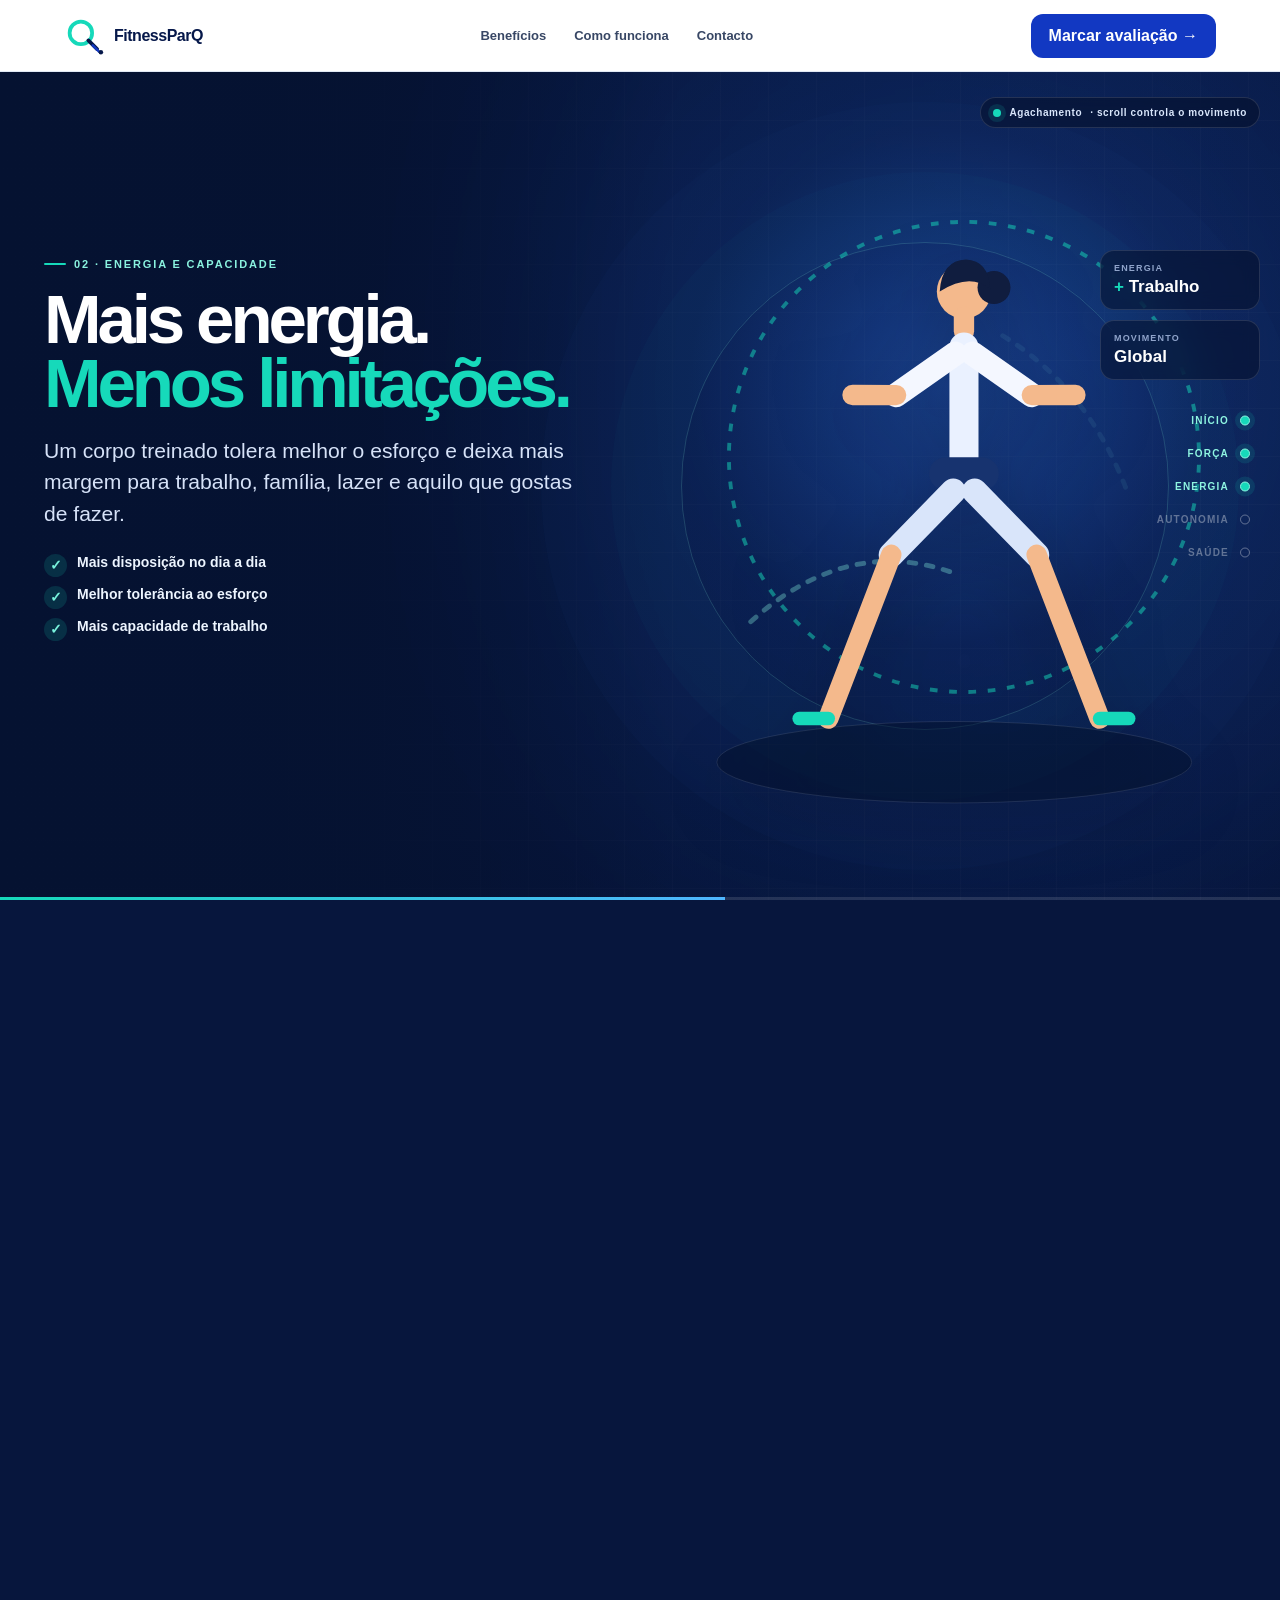
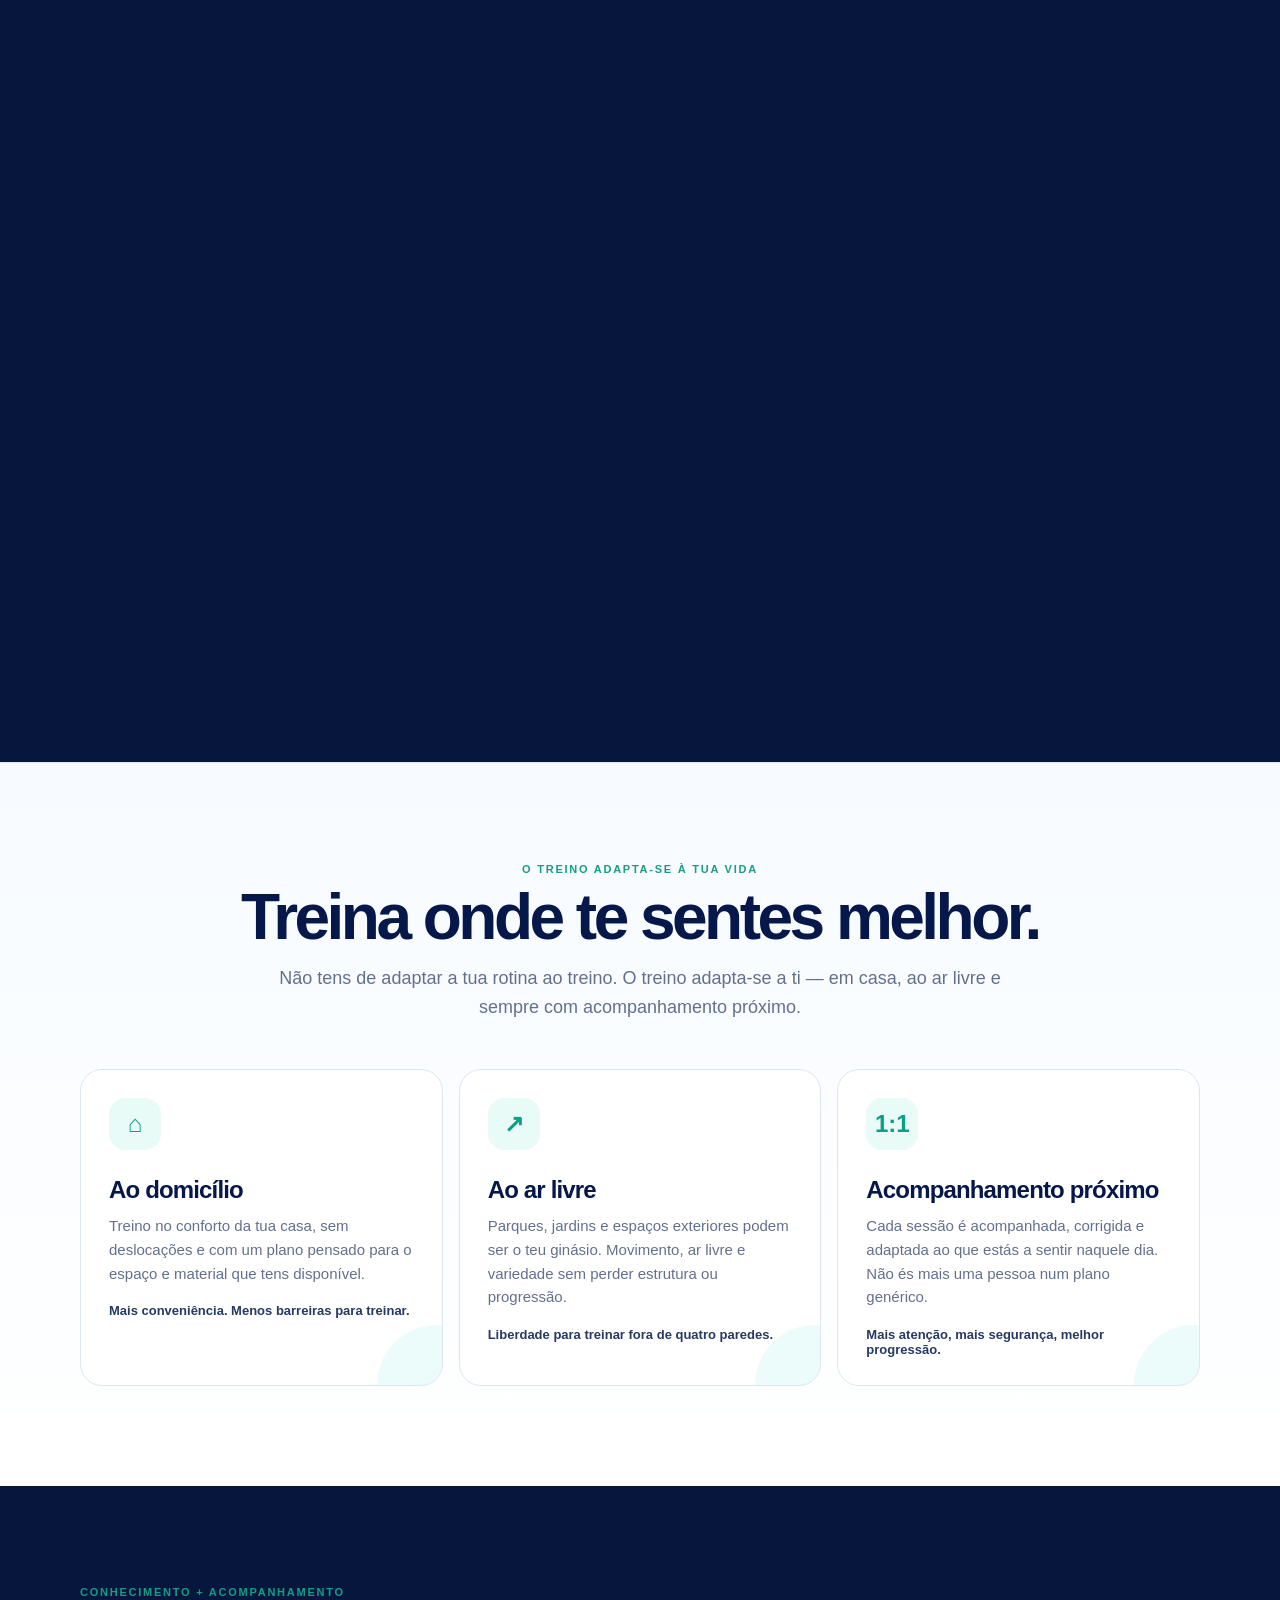
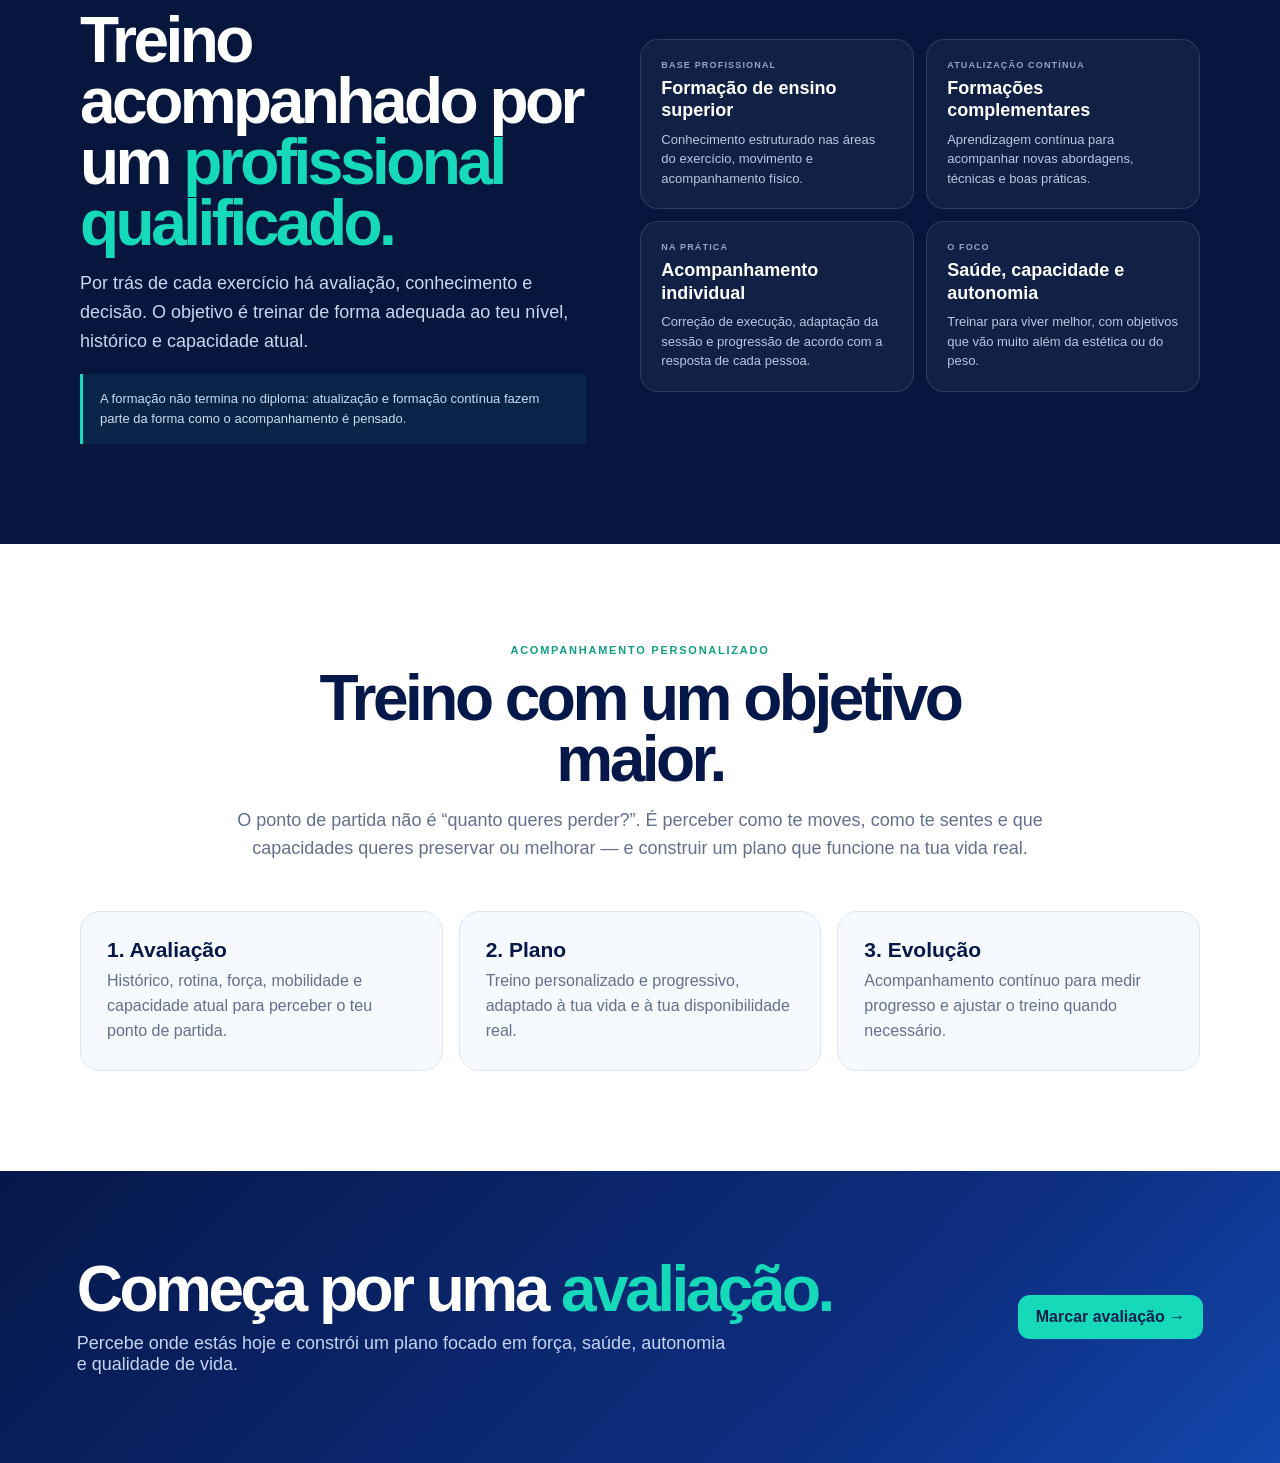
==== commit fc088e2d: "Add home outdoor and qualified coaching positioning to FitnessParQ demo" ====
--- a/fitnessparq-demo/index.html
+++ b/fitnessparq-demo/index.html
@@ -67,6 +67,31 @@
 .rail li:after{content:"";width:8px;height:8px;border-radius:50%;border:1px solid currentColor;transition:.25s}.rail li.on{color:#8ef5e1}.rail li.on:after{background:var(--cyan);box-shadow:0 0 0 5px rgba(22,217,186,.12)}
 .bar{position:absolute;left:0;right:0;bottom:0;height:3px;background:rgba(255,255,255,.12);z-index:12}.bar span{display:block;height:100%;width:0;background:linear-gradient(90deg,var(--cyan),#4fb6ff)}
 
+
+.experience{padding:100px clamp(20px,6vw,90px);background:linear-gradient(180deg,#f7fbff 0%,#fff 100%);border-top:1px solid var(--line)}
+.experience-head{max-width:900px;margin:0 auto 48px;text-align:center}
+.experience-head .mini,.trust .mini{color:#139e88;font-size:11px;letter-spacing:.16em;text-transform:uppercase;font-weight:900}
+.experience-head h3,.trust h3{font-size:clamp(40px,5vw,68px);letter-spacing:-.055em;line-height:.95;color:var(--navy);margin:12px 0 16px}
+.experience-head p,.trust-intro{color:var(--muted);font-size:18px;line-height:1.6;max-width:780px;margin:0 auto}
+.experience-grid{display:grid;grid-template-columns:repeat(3,1fr);gap:16px;max-width:1120px;margin:auto}
+.exp-card{position:relative;overflow:hidden;border:1px solid var(--line);border-radius:22px;background:#fff;padding:28px;min-height:250px}
+.exp-icon{width:52px;height:52px;border-radius:16px;background:#e9fbf6;color:#0a9f89;display:grid;place-items:center;font-size:24px;font-weight:900;margin-bottom:26px}
+.exp-card h4{font-size:24px;color:var(--navy);letter-spacing:-.035em;margin-bottom:10px}
+.exp-card p{color:var(--muted);line-height:1.58;font-size:15px}
+.exp-card strong{display:block;color:#263a62;margin-top:18px;font-size:13px}
+.exp-card:after{content:"";position:absolute;width:120px;height:120px;border-radius:50%;right:-55px;bottom:-60px;background:rgba(22,217,186,.08)}
+
+.trust{padding:100px clamp(20px,6vw,90px);background:#07163d;color:#fff}
+.trust-wrap{max-width:1120px;margin:auto;display:grid;grid-template-columns:.95fr 1.05fr;gap:54px;align-items:center}
+.trust h3{color:#fff}.trust h3 span{color:var(--cyan)}
+.trust-intro{color:#c9d7ef;margin:0;max-width:560px}
+.trust-badges{display:grid;grid-template-columns:repeat(2,1fr);gap:12px}
+.trust-card{border:1px solid rgba(255,255,255,.12);border-radius:18px;padding:20px;background:rgba(255,255,255,.045)}
+.trust-card small{display:block;color:#8ea5cd;font-size:9px;letter-spacing:.13em;text-transform:uppercase;font-weight:850;margin-bottom:7px}
+.trust-card b{display:block;color:#fff;font-size:18px;line-height:1.25}
+.trust-card p{margin-top:8px;color:#b8c7e2;font-size:13px;line-height:1.5}
+.trust-note{margin-top:18px;padding:15px 17px;border-left:3px solid var(--cyan);background:rgba(22,217,186,.07);color:#cbdaf1;font-size:13px;line-height:1.55}
+
 .after{padding:100px clamp(20px,6vw,90px);background:#fff}.after-head{max-width:820px;margin:0 auto 48px;text-align:center}.after-head .mini{color:#139e88;font-size:11px;letter-spacing:.16em;text-transform:uppercase;font-weight:900}
 .after h3{font-size:clamp(40px,5vw,68px);letter-spacing:-.055em;line-height:.95;color:var(--navy);margin:12px 0 16px}.after-head p{color:var(--muted);font-size:18px;line-height:1.6}
 .cards{display:grid;grid-template-columns:repeat(3,1fr);gap:16px;max-width:1120px;margin:auto}.card{border:1px solid var(--line);border-radius:20px;padding:26px;background:var(--soft)}.card b{display:block;color:var(--navy);font-size:21px;margin-bottom:7px}.card p{color:var(--muted);line-height:1.55}
@@ -77,7 +102,7 @@
   .sim-stick:after{background:linear-gradient(180deg,rgba(5,18,49,.03) 24%,rgba(5,18,49,.16) 48%,rgba(5,18,49,.93) 70%,#051231 100%)}
   .simulator{top:25px;right:0;left:0;transform:none;width:100%;height:53%;padding:0 10px}.sim-orbit{width:52%}.metric-panel{right:12px;top:24%;width:128px}.metric-chip{padding:8px 9px}.metric-chip b{font-size:14px}
   .copy{left:22px;right:22px;top:auto;bottom:26px;transform:none;width:auto;height:320px}.step{top:auto;bottom:0}.step h1,.step h2{font-size:clamp(42px,12vw,58px);margin:12px 0 12px}.step p{font-size:15.5px}.points{margin-top:15px;gap:7px}.point{font-size:12.5px}.scroll-hint{margin-top:17px}
-  .rail{right:auto;left:22px;top:17px;transform:none;display:flex;gap:15px}.rail li{font-size:0;gap:0}.mode-pill{right:14px;top:12px}.cards{grid-template-columns:1fr}.final{grid-template-columns:1fr}
+  .rail{right:auto;left:22px;top:17px;transform:none;display:flex;gap:15px}.rail li{font-size:0;gap:0}.mode-pill{right:14px;top:12px}.experience-grid,.trust-badges,.cards{grid-template-columns:1fr}.trust-wrap{grid-template-columns:1fr;gap:34px}.final{grid-template-columns:1fr}
 }
 @media(max-width:520px){
   header{height:64px;padding:0 14px}.brand{font-size:16px}.brand svg{width:34px;height:34px}.nav-cta{min-height:40px;padding:0 12px;font-size:12px}
@@ -108,7 +133,7 @@
       <article class="step on" data-step="0">
         <div class="eyebrow">Saúde · Força · Longevidade</div>
         <h1>Treina para<br><span>viver melhor.</span></h1>
-        <p>Não é sobre perseguir apenas um número na balança. É construir força, capacidade e autonomia para viver melhor hoje e durante mais anos.</p>
+        <p>Não é sobre perseguir apenas um número na balança. É construir força, capacidade e autonomia com treino personalizado, em casa ou ao ar livre, acompanhado de perto.</p>
         <div class="scroll-hint"><i></i>Faz scroll e controla o movimento</div>
       </article>
       <article class="step" data-step="1">
@@ -196,8 +221,54 @@
   </div>
 </section>
 
+
+<section class="experience" id="experiencia">
+  <div class="experience-head">
+    <div class="mini">O treino adapta-se à tua vida</div>
+    <h3>Treina onde te sentes melhor.</h3>
+    <p>Não tens de adaptar a tua rotina ao treino. O treino adapta-se a ti — em casa, ao ar livre e sempre com acompanhamento próximo.</p>
+  </div>
+  <div class="experience-grid">
+    <article class="exp-card">
+      <div class="exp-icon">⌂</div>
+      <h4>Ao domicílio</h4>
+      <p>Treino no conforto da tua casa, sem deslocações e com um plano pensado para o espaço e material que tens disponível.</p>
+      <strong>Mais conveniência. Menos barreiras para treinar.</strong>
+    </article>
+    <article class="exp-card">
+      <div class="exp-icon">↗</div>
+      <h4>Ao ar livre</h4>
+      <p>Parques, jardins e espaços exteriores podem ser o teu ginásio. Movimento, ar livre e variedade sem perder estrutura ou progressão.</p>
+      <strong>Liberdade para treinar fora de quatro paredes.</strong>
+    </article>
+    <article class="exp-card">
+      <div class="exp-icon">1:1</div>
+      <h4>Acompanhamento próximo</h4>
+      <p>Cada sessão é acompanhada, corrigida e adaptada ao que estás a sentir naquele dia. Não és mais uma pessoa num plano genérico.</p>
+      <strong>Mais atenção, mais segurança, melhor progressão.</strong>
+    </article>
+  </div>
+</section>
+
+<section class="trust">
+  <div class="trust-wrap">
+    <div>
+      <div class="mini">Conhecimento + acompanhamento</div>
+      <h3>Treino acompanhado por um <span>profissional qualificado.</span></h3>
+      <p class="trust-intro">Por trás de cada exercício há avaliação, conhecimento e decisão. O objetivo é treinar de forma adequada ao teu nível, histórico e capacidade atual.</p>
+      <div class="trust-note">A formação não termina no diploma: atualização e formação contínua fazem parte da forma como o acompanhamento é pensado.</div>
+    </div>
+    <div class="trust-badges">
+      <article class="trust-card"><small>Base profissional</small><b>Formação de ensino superior</b><p>Conhecimento estruturado nas áreas do exercício, movimento e acompanhamento físico.</p></article>
+      <article class="trust-card"><small>Atualização contínua</small><b>Formações complementares</b><p>Aprendizagem contínua para acompanhar novas abordagens, técnicas e boas práticas.</p></article>
+      <article class="trust-card"><small>Na prática</small><b>Acompanhamento individual</b><p>Correção de execução, adaptação da sessão e progressão de acordo com a resposta de cada pessoa.</p></article>
+      <article class="trust-card"><small>O foco</small><b>Saúde, capacidade e autonomia</b><p>Treinar para viver melhor, com objetivos que vão muito além da estética ou do peso.</p></article>
+    </div>
+  </div>
+</section>
+
 <section class="after" id="metodo">
-  <div class="after-head"><div class="mini">Acompanhamento personalizado</div><h3>Treino com um objetivo maior.</h3><p>O ponto de partida não é “quanto queres perder?”. É perceber como te moves, como te sentes e que capacidades queres preservar ou melhorar.</p></div>
+  <div class="after-head"><div class="mini">Acompanhamento personalizado</div><h3>Treino com um objetivo maior.</h3><p>O ponto de partida não é “quanto queres perder?”. É perceber como te moves, como te sentes e que capacidades queres preservar ou melhorar — e construir um plano que funcione na tua vida real.</p></div>
   <div class="cards">
     <article class="card"><b>1. Avaliação</b><p>Histórico, rotina, força, mobilidade e capacidade atual para perceber o teu ponto de partida.</p></article>
     <article class="card"><b>2. Plano</b><p>Treino personalizado e progressivo, adaptado à tua vida e à tua disponibilidade real.</p></article>
